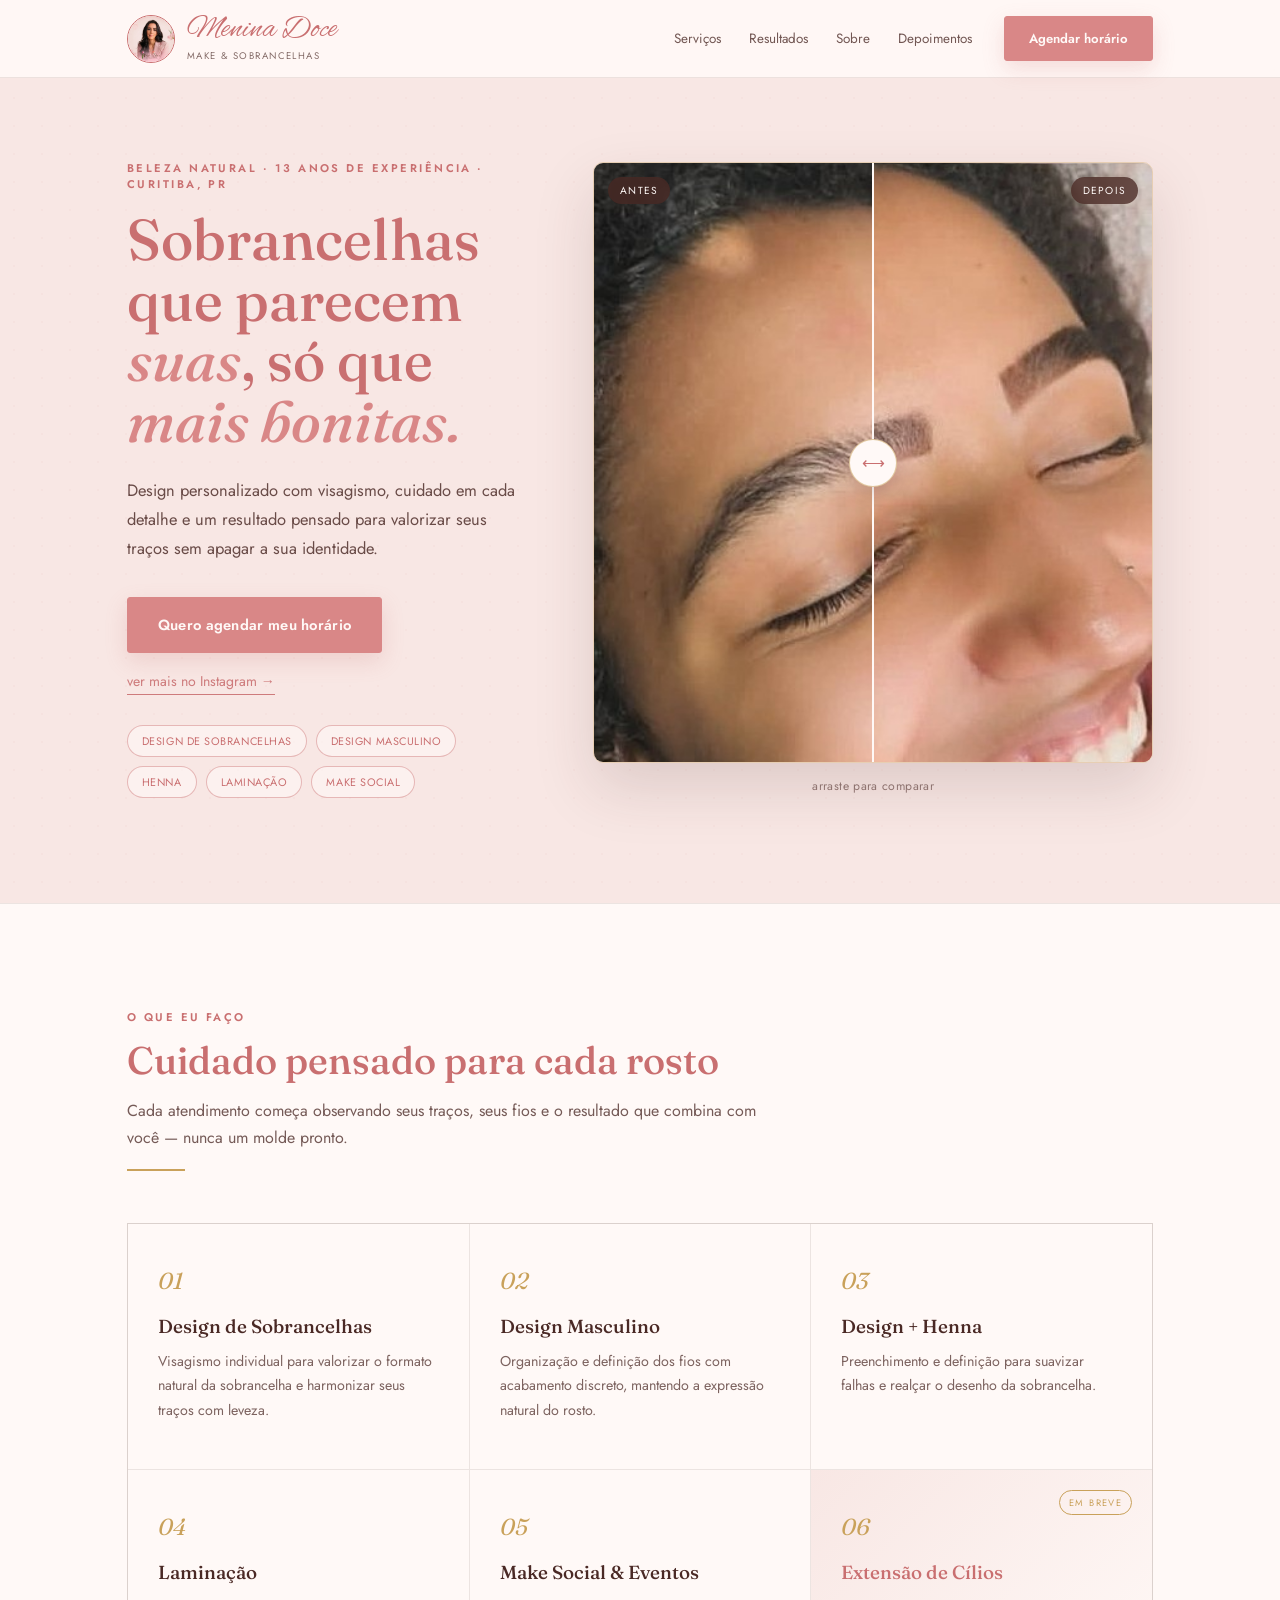
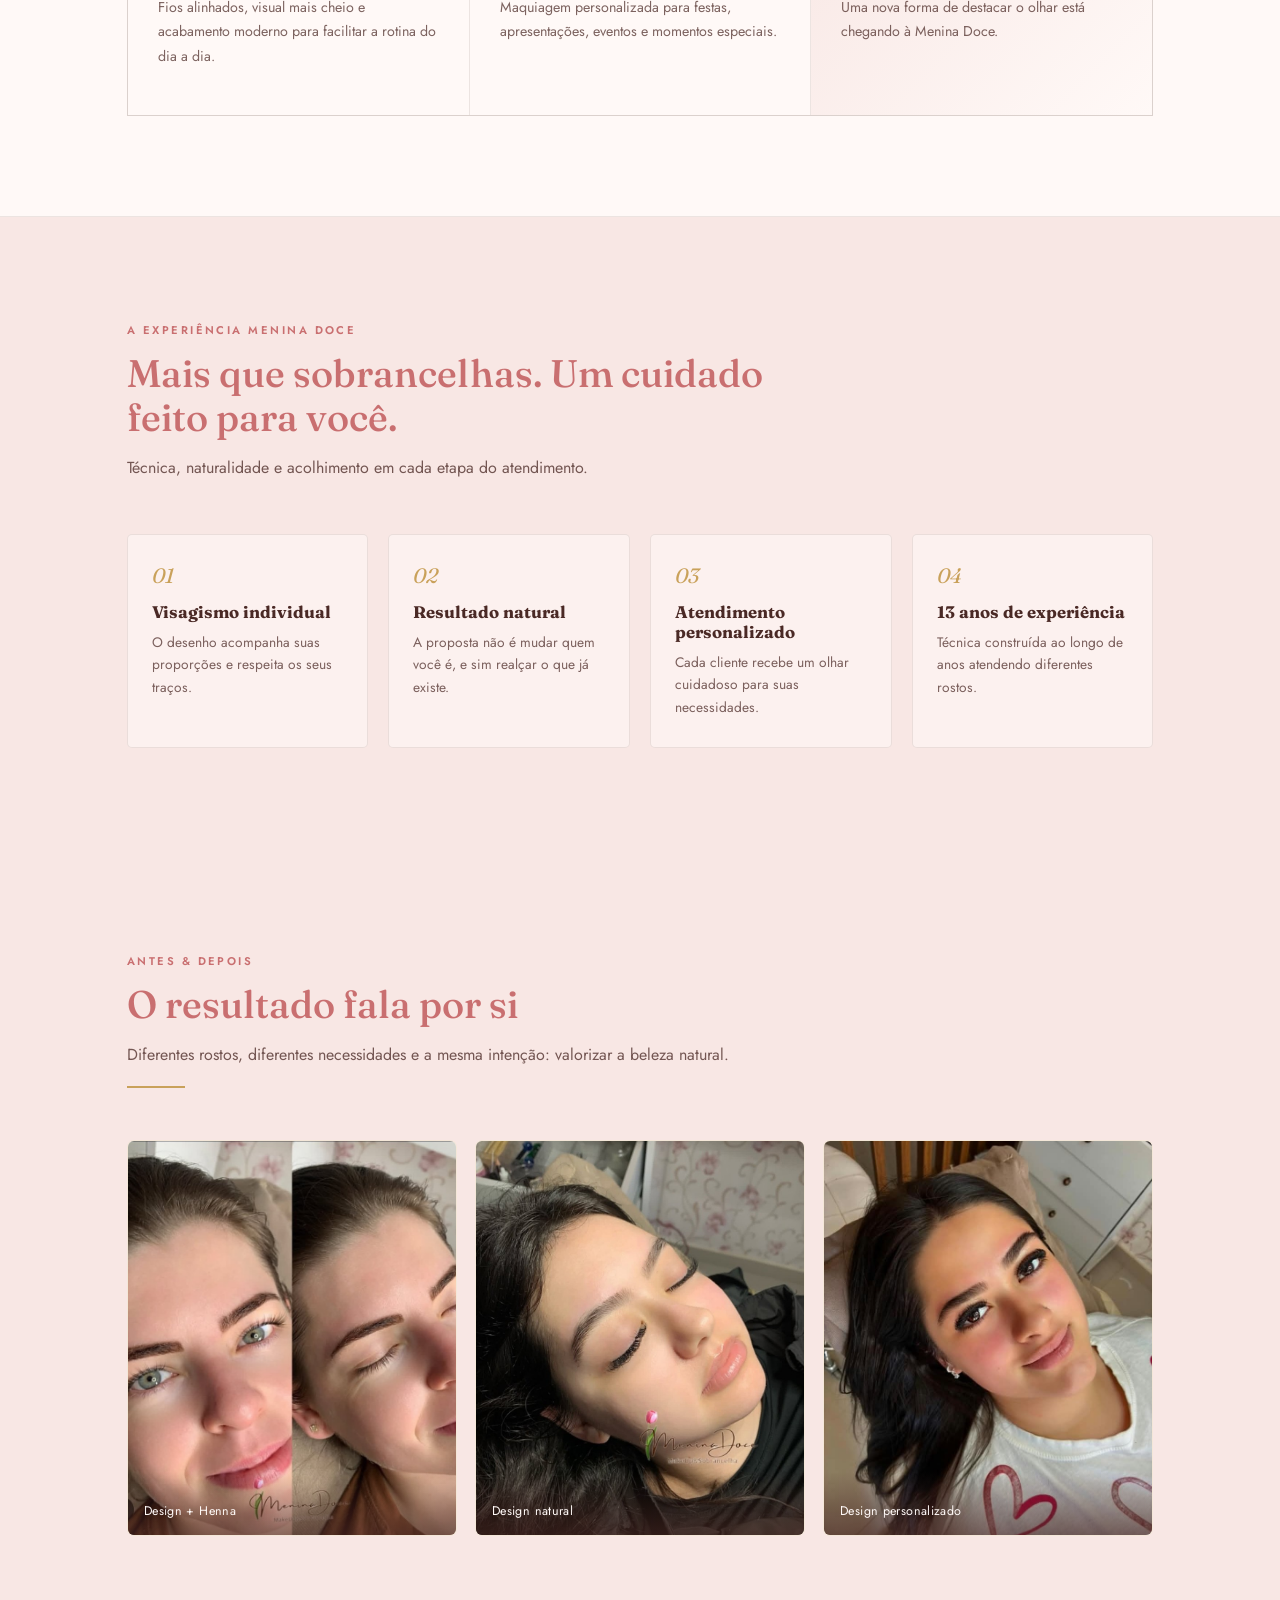
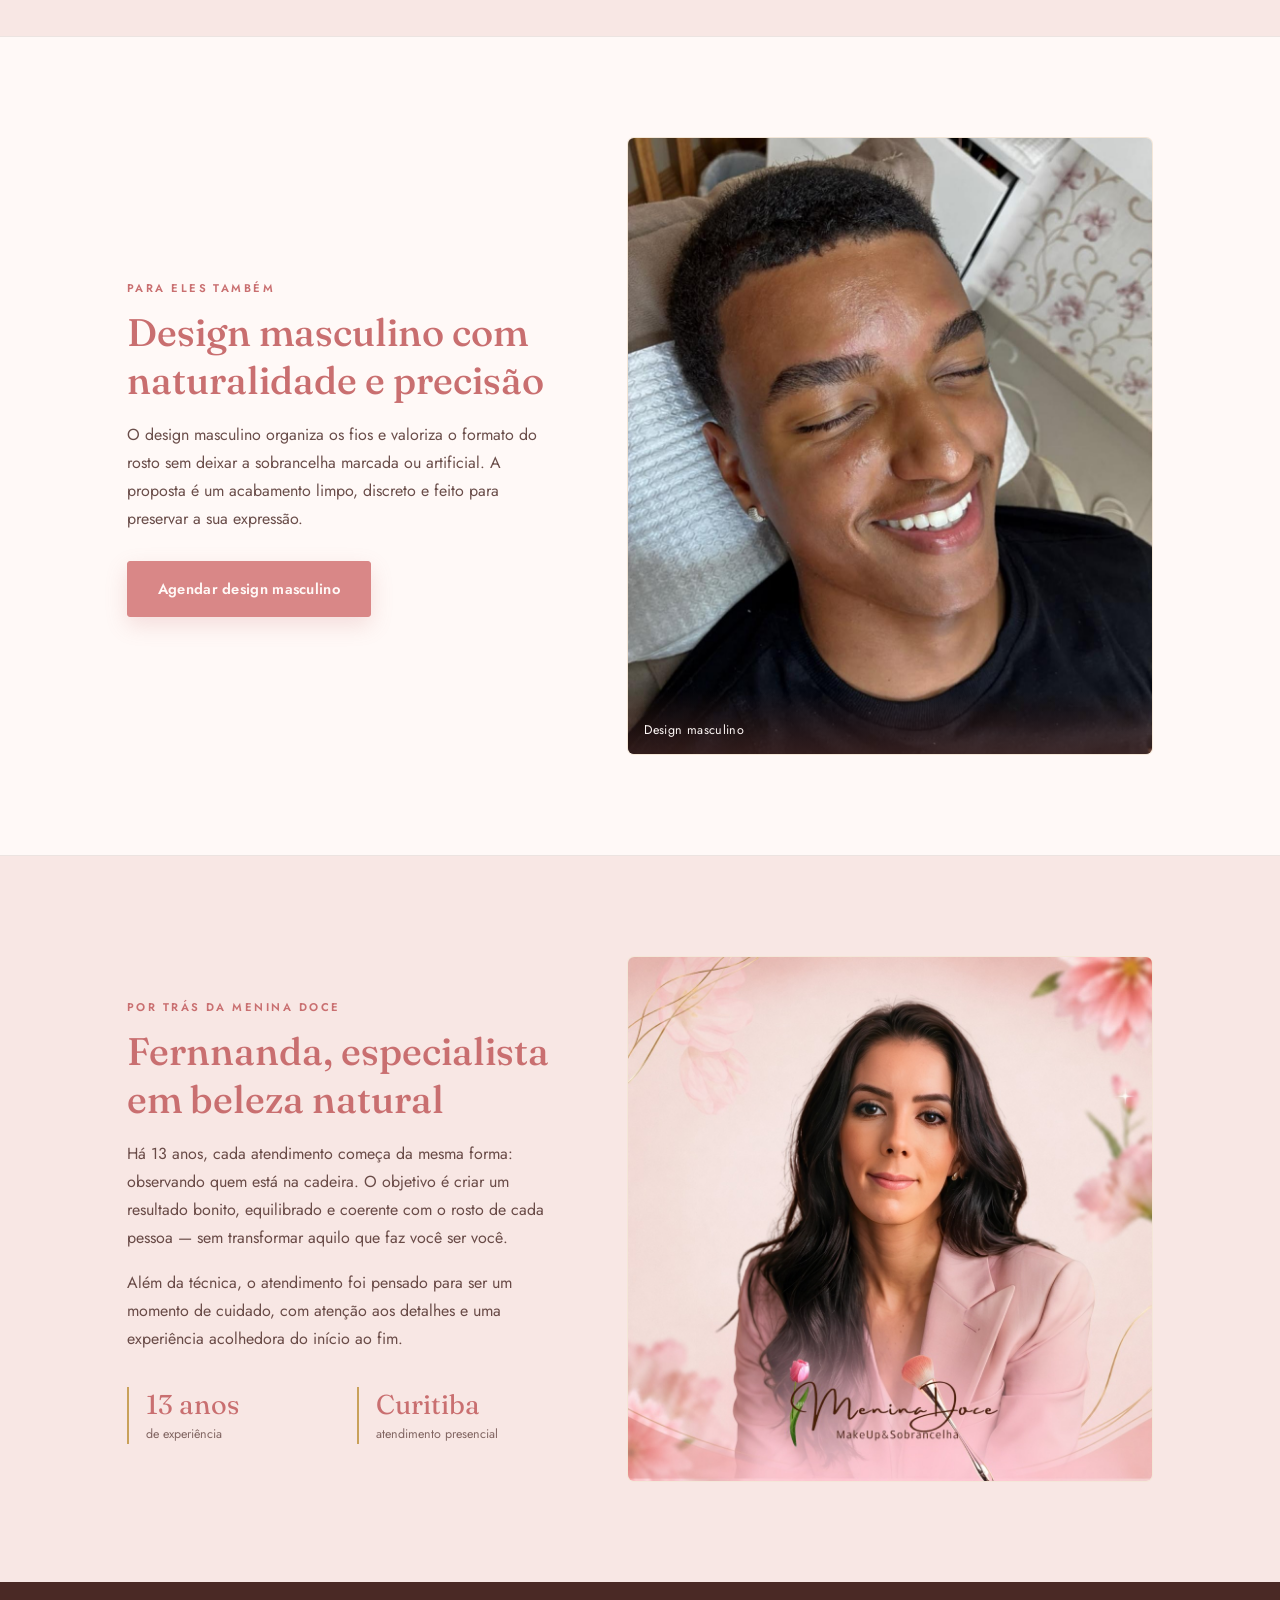
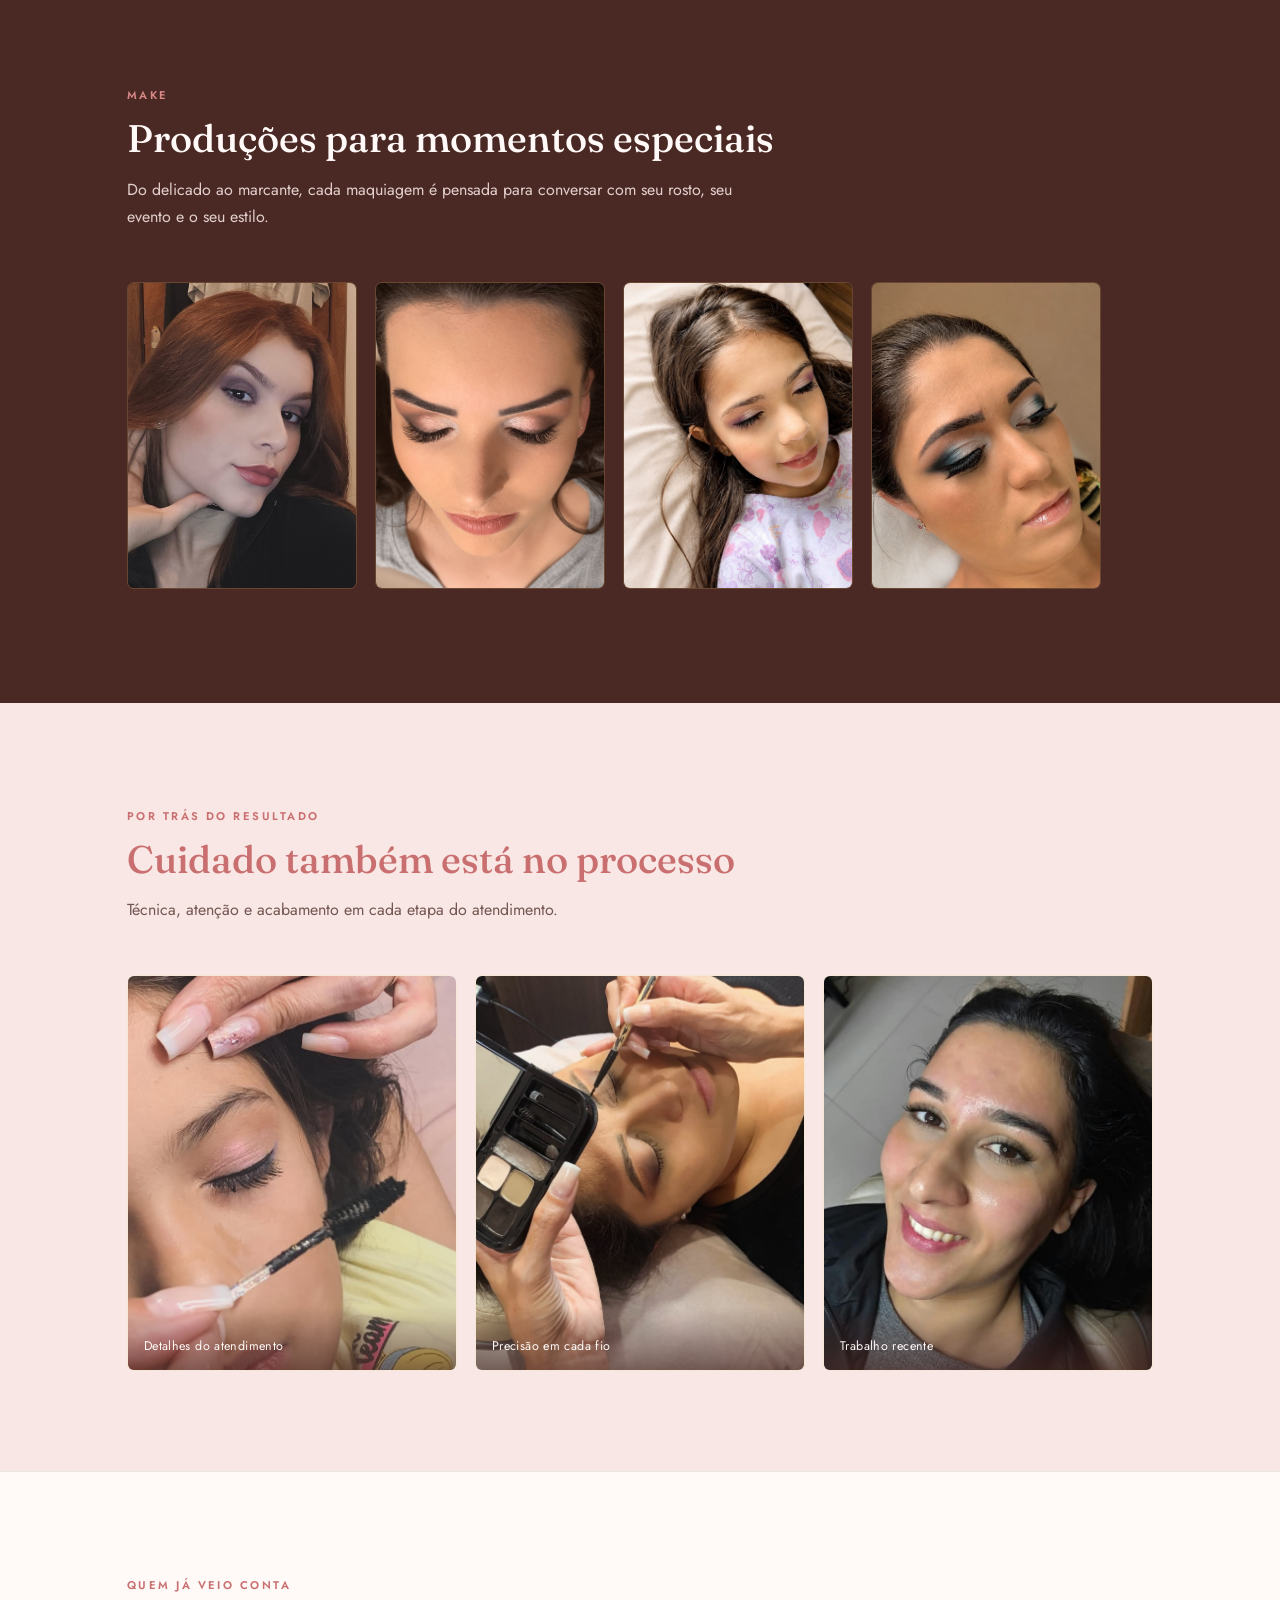
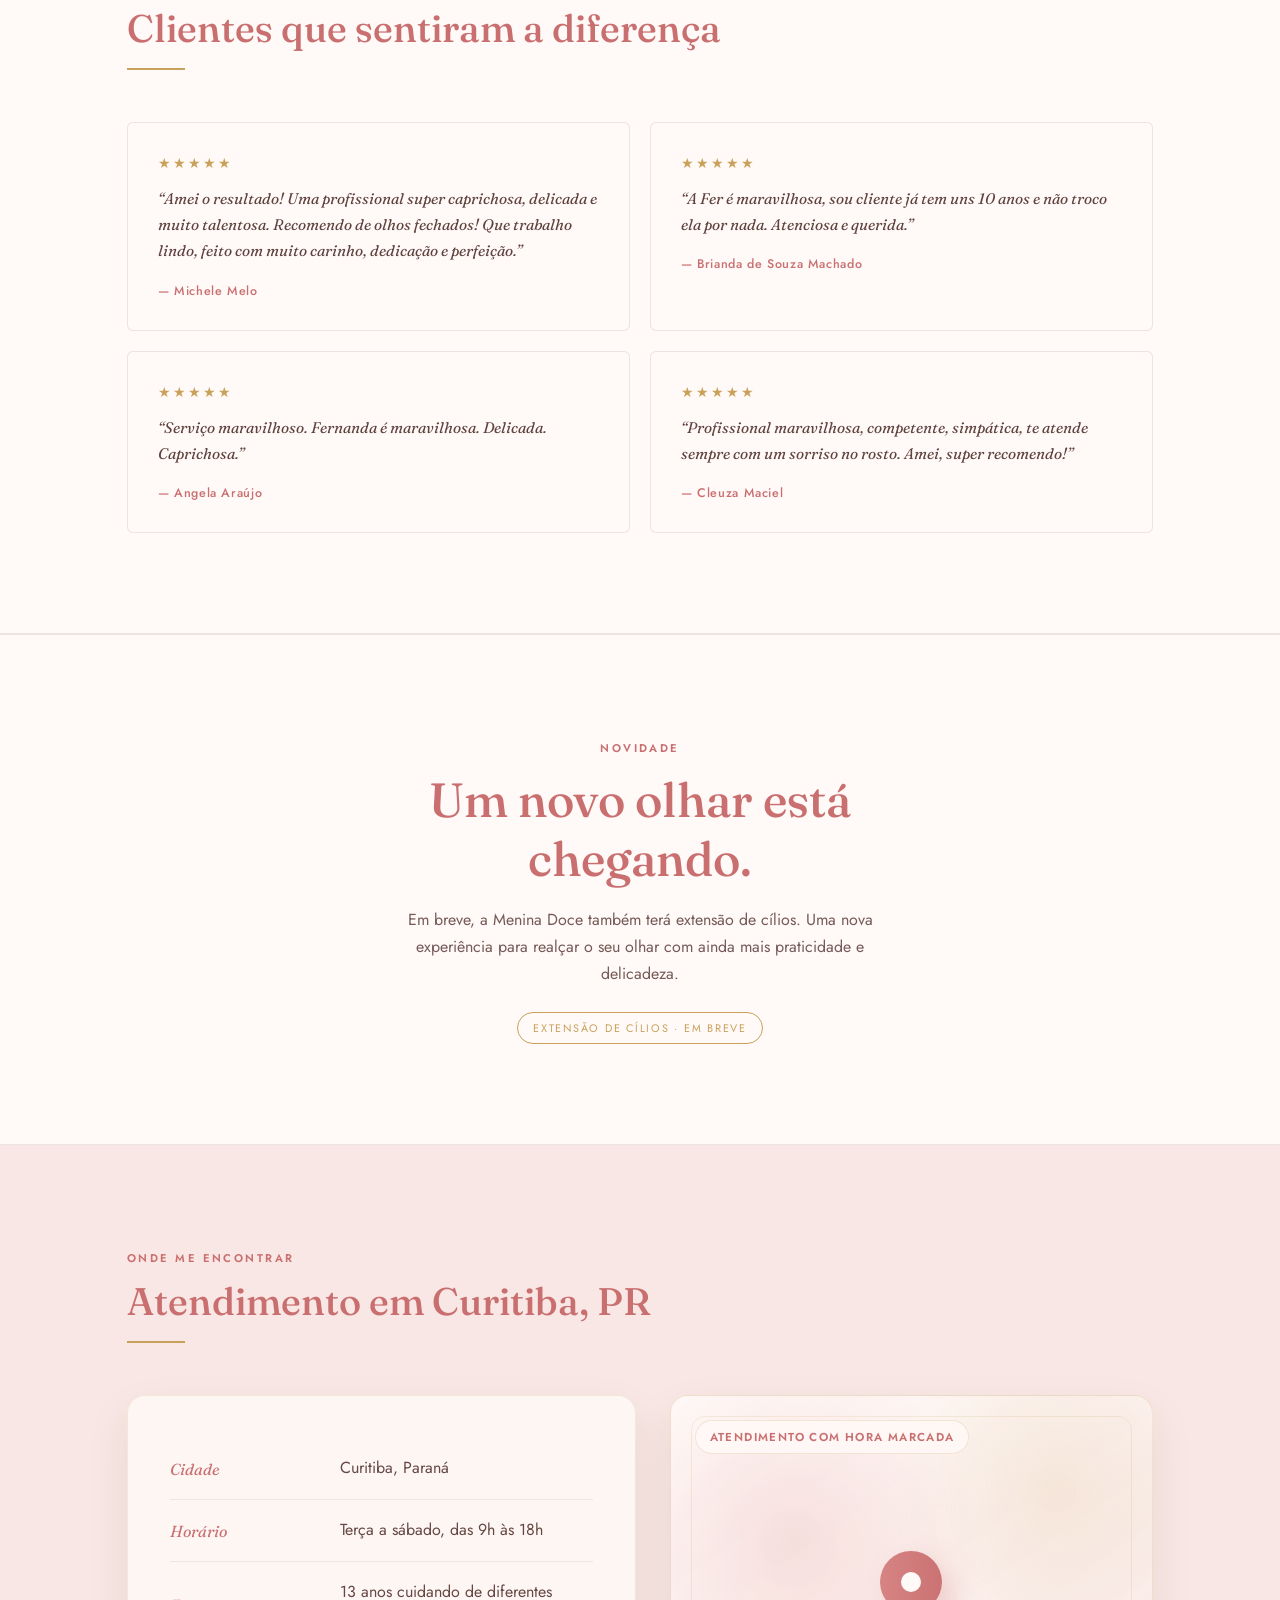
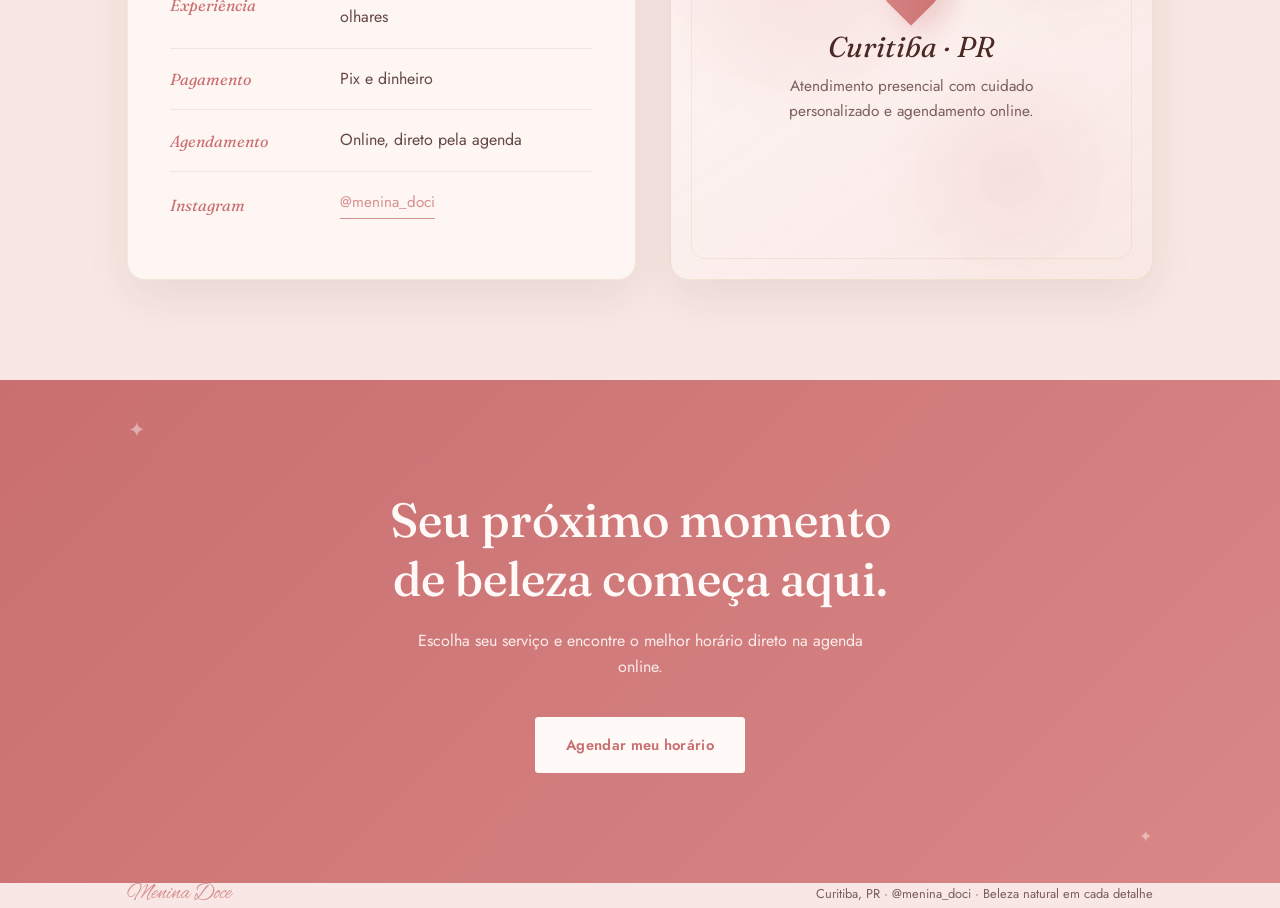
==== index.html @ 7f8d8a95 "Organiza arquivos para deploy no Netlify" ====
<!DOCTYPE html>
<html lang="pt-BR">

<head>
  <meta charset="UTF-8">
  <meta name="viewport" content="width=device-width, initial-scale=1.0">

  <title>Menina Doce — Sobrancelhas, Make & Beleza Natural | Curitiba</title>
  <meta
    name="description"
    content="Design de sobrancelhas, design masculino, henna, laminação e maquiagem em Curitiba. Atendimento personalizado com visagismo e 13 anos de experiência."
  >

  <!-- Ícone da aba -->
  <link
    rel="icon"
    href="data:image/svg+xml,<svg xmlns=%22http://www.w3.org/2000/svg%22 viewBox=%220 0 100 100%22><text y=%22.9em%22 font-size=%2290%22>🌷</text></svg>"
  >

  <!-- Fontes -->
  <link rel="preconnect" href="https://fonts.googleapis.com">
  <link rel="preconnect" href="https://fonts.gstatic.com" crossorigin>
  <link
    href="https://fonts.googleapis.com/css2?family=Fraunces:ital,opsz,wght@0,9..144,400;0,9..144,500;0,9..144,600;1,9..144,500&family=Alex+Brush&family=Jost:wght@300;400;500;600&display=swap"
    rel="stylesheet"
  >

  <link rel="stylesheet" href="style.css">
</head>

<body>
  <div class="texture"></div>

  <!-- =====================================================
       HEADER
  ====================================================== -->
  <header>
    <div class="nav">

      <a class="brand" href="#inicio" aria-label="Ir para o início">
        <img src="../assets/logo_avatar.jpeg" alt="Logo Menina Doce">
        <div>
          <div class="brand-name">Menina Doce</div>
          <div class="brand-sub">Make &amp; Sobrancelhas</div>
        </div>
      </a>

      <nav class="nav-links" aria-label="Navegação principal">
        <a href="#servicos">Serviços</a>
        <a href="#resultados">Resultados</a>
        <a href="#sobre">Sobre</a>
        <a href="#depoimentos">Depoimentos</a>
      </nav>

      <a
        class="nav-cta"
        href="https://apnt.app/meninadoce?utm_source=site&utm_medium=menu&utm_content=agendar"
        target="_blank"
        rel="noopener"
      >
        Agendar horário
      </a>

    </div>
  </header>


  <main>

    <!-- =====================================================
         HERO
    ====================================================== -->
    <section class="hero" id="inicio">
      <div class="wrap">

        <div class="hero-grid">

          <div>
            <span class="eyebrow">
              Beleza natural · 13 anos de experiência · Curitiba, PR
            </span>

            <h1>
              Sobrancelhas que parecem <em>suas</em>,
              só que <em>mais bonitas.</em>
            </h1>

            <p class="lead">
              Design personalizado com visagismo, cuidado em cada detalhe
              e um resultado pensado para valorizar seus traços sem apagar
              a sua identidade.
            </p>

            <div class="cta-row">
              <a
                class="btn-primary"
                href="https://apnt.app/meninadoce?utm_source=site&utm_medium=hero&utm_content=agendar"
                target="_blank"
                rel="noopener"
              >
                Quero agendar meu horário
              </a>

              <a
                class="btn-ghost"
                href="https://www.instagram.com/menina_doci"
                target="_blank"
                rel="noopener"
              >
                ver mais no Instagram →
              </a>
            </div>

            <div class="pills" aria-label="Principais serviços">
              <span class="pill">Design de sobrancelhas</span>
              <span class="pill">Design masculino</span>
              <span class="pill">Henna</span>
              <span class="pill">Laminação</span>
              <span class="pill">Make social</span>
            </div>
          </div>

          <div class="ba-wrap">

            <div
              class="ba-frame"
              id="baFrame"
              aria-label="Comparação de antes e depois"
            >
              <span class="ba-tag before">antes</span>
              <span class="ba-tag after">depois</span>

              <img
                class="before-img"
                src="../assets/img3_ba_anna - Copia.jpg"
                alt="Sobrancelha antes do design"
              >

              <img
                class="after-img"
                id="afterImg"
                src="../assets/img3_ba_anna.jpg"
                alt="Sobrancelha depois do design"
              >

              <div
                class="ba-handle"
                id="baHandle"
                aria-hidden="true"
              ></div>
            </div>

            <p class="ba-caption">arraste para comparar</p>

          </div>

        </div>

      </div>
    </section>


    <!-- =====================================================
         SERVIÇOS
    ====================================================== -->
    <section class="services" id="servicos">
      <div class="wrap">

        <div class="section-head">
          <span class="eyebrow">O que eu faço</span>
          <h2>Cuidado pensado para cada rosto</h2>
          <p>
            Cada atendimento começa observando seus traços, seus fios e
            o resultado que combina com você — nunca um molde pronto.
          </p>
          <div class="divider"></div>
        </div>

        <div class="serv-grid">

          <article class="serv-card">
            <div class="serv-icon">01</div>
            <h3>Design de Sobrancelhas</h3>
            <p>
              Visagismo individual para valorizar o formato natural da
              sobrancelha e harmonizar seus traços com leveza.
            </p>
          </article>

          <article class="serv-card">
            <div class="serv-icon">02</div>
            <h3>Design Masculino</h3>
            <p>
              Organização e definição dos fios com acabamento discreto,
              mantendo a expressão natural do rosto.
            </p>
          </article>

          <article class="serv-card">
            <div class="serv-icon">03</div>
            <h3>Design + Henna</h3>
            <p>
              Preenchimento e definição para suavizar falhas e realçar
              o desenho da sobrancelha.
            </p>
          </article>

          <article class="serv-card">
            <div class="serv-icon">04</div>
            <h3>Laminação</h3>
            <p>
              Fios alinhados, visual mais cheio e acabamento moderno
              para facilitar a rotina do dia a dia.
            </p>
          </article>

          <article class="serv-card">
            <div class="serv-icon">05</div>
            <h3>Make Social &amp; Eventos</h3>
            <p>
              Maquiagem personalizada para festas, apresentações,
              eventos e momentos especiais.
            </p>
          </article>

          <article class="serv-card coming-soon">
            <div class="serv-icon">06</div>
            <h3>Extensão de Cílios</h3>
            <p>
              Uma nova forma de destacar o olhar está chegando à
              Menina Doce.
            </p>
          </article>

        </div>

      </div>
    </section>


    <!-- =====================================================
         DIFERENCIAIS
    ====================================================== -->
    <section class="diferenciais">
      <div class="wrap">

        <div class="section-head">
          <span class="eyebrow">A experiência Menina Doce</span>
          <h2>Mais que sobrancelhas. Um cuidado feito para você.</h2>
          <p>
            Técnica, naturalidade e acolhimento em cada etapa do atendimento.
          </p>
        </div>

        <div class="diferenciais-grid">

          <article class="diferencial-card">
            <div class="diferencial-number">01</div>
            <h3>Visagismo individual</h3>
            <p>
              O desenho acompanha suas proporções e respeita os seus traços.
            </p>
          </article>

          <article class="diferencial-card">
            <div class="diferencial-number">02</div>
            <h3>Resultado natural</h3>
            <p>
              A proposta não é mudar quem você é, e sim realçar o que já existe.
            </p>
          </article>

          <article class="diferencial-card">
            <div class="diferencial-number">03</div>
            <h3>Atendimento personalizado</h3>
            <p>
              Cada cliente recebe um olhar cuidadoso para suas necessidades.
            </p>
          </article>

          <article class="diferencial-card">
            <div class="diferencial-number">04</div>
            <h3>13 anos de experiência</h3>
            <p>
              Técnica construída ao longo de anos atendendo diferentes rostos.
            </p>
          </article>

        </div>

      </div>
    </section>


    <!-- =====================================================
         RESULTADOS / ANTES E DEPOIS
    ====================================================== -->
    <section id="resultados">
      <div class="wrap">

        <div class="section-head">
          <span class="eyebrow">Antes &amp; Depois</span>
          <h2>O resultado fala por si</h2>
          <p>
            Diferentes rostos, diferentes necessidades e a mesma intenção:
            valorizar a beleza natural.
          </p>
          <div class="divider"></div>
        </div>

        <div class="gallery-grid">

          <div class="g-item">
            <img
              src="../assets/img2_ba_green_eyes.jpg"
              alt="Antes e depois de design de sobrancelhas"
              loading="lazy"
            >
            <div class="g-label">Design + Henna</div>
          </div>

          <div class="g-item">
            <img
              src="../assets/img1_single_closed.jpg"
              alt="Antes e depois de design natural de sobrancelhas"
              loading="lazy"
            >
            <div class="g-label">Design natural</div>
          </div>

          <div class="g-item">
            <img
              src="../assets/trabalho recente 4.jpeg"
              alt="Resultado de design de sobrancelhas"
              loading="lazy"
            >
            <div class="g-label">Design personalizado</div>
          </div>

        </div>

      </div>
    </section>


    <!-- =====================================================
         DESIGN MASCULINO
    ====================================================== -->
    <section class="services" id="masculino">
      <div class="wrap">

        <div class="sobre">

          <div>
            <span class="eyebrow">Para eles também</span>

            <h2>
              Design masculino com naturalidade e precisão
            </h2>

            <p>
              O design masculino organiza os fios e valoriza o formato
              do rosto sem deixar a sobrancelha marcada ou artificial.
              A proposta é um acabamento limpo, discreto e feito para
              preservar a sua expressão.
            </p>

            <div class="cta-row" style="margin-top:28px;">
              <a
                class="btn-primary"
                href="https://apnt.app/meninadoce?utm_source=site&utm_medium=masculino&utm_content=agendar"
                target="_blank"
                rel="noopener"
              >
                Agendar design masculino
              </a>
            </div>
          </div>

          <div class="gallery-grid" style="grid-template-columns:1fr;">
            <div class="g-item" style="aspect-ratio:4/4.7;">
              <img
                src="../assets/design masculino 1.jpeg"
                alt="Resultado de design masculino de sobrancelhas"
                loading="lazy"
              >
              <div class="g-label">Design masculino</div>
            </div>
          </div>

        </div>

      </div>
    </section>


    <!-- =====================================================
         SOBRE A FERNANDA
    ====================================================== -->
    <section id="sobre">
      <div class="wrap">

        <div class="sobre">

          <div>
            <span class="eyebrow">Por trás da Menina Doce</span>

            <h2>Fernnanda, especialista em beleza natural</h2>

            <p>
              Há 13 anos, cada atendimento começa da mesma forma:
              observando quem está na cadeira. O objetivo é criar um
              resultado bonito, equilibrado e coerente com o rosto de
              cada pessoa — sem transformar aquilo que faz você ser você.
            </p>

            <p>
              Além da técnica, o atendimento foi pensado para ser um
              momento de cuidado, com atenção aos detalhes e uma
              experiência acolhedora do início ao fim.
            </p>

            <div class="sobre-stats">

              <div class="stat-box">
                <span class="num">13 anos</span>
                <span class="label">de experiência</span>
              </div>

              <div class="stat-box">
                <span class="num">Curitiba</span>
                <span class="label">atendimento presencial</span>
              </div>

            </div>
          </div>

          <div class="gallery-grid" style="grid-template-columns:1fr;">
            <div class="g-item" style="aspect-ratio:1/1;">
              <img
                src="../assets/logo_avatar.jpeg"
                alt="Fernanda, profissional da Menina Doce"
                loading="lazy"
              >
            </div>
          </div>

        </div>

      </div>
    </section>


    <!-- =====================================================
         MAKE
    ====================================================== -->
    <section class="portfolio" id="make">
      <div class="wrap">

        <div class="section-head">
          <span class="eyebrow">Make</span>
          <h2>Produções para momentos especiais</h2>
          <p>
            Do delicado ao marcante, cada maquiagem é pensada para
            conversar com seu rosto, seu evento e o seu estilo.
          </p>
        </div>

        <div class="strip">

          <div class="strip-item">
            <img
              src="../assets/img4_redhead_makeup.jpg"
              alt="Maquiagem social em cliente ruiva"
              loading="lazy"
            >
          </div>

          <div class="strip-item">
            <img
              src="../assets/make delicada.jpeg"
              alt="Maquiagem para apresentação de ballet"
              loading="lazy"
            >
          </div>

          <div class="strip-item">
            <img
              src="../assets/make infantil.jpeg"
              alt="Maquiagem delicada para apresentação"
              loading="lazy"
            >
          </div>

          <div class="strip-item">
            <img
              src="../assets/naty2.jpeg"
              alt="Maquiagem social finalizada"
              loading="lazy"
            >
          </div>

        </div>

      </div>
    </section>


    <!-- =====================================================
         BASTIDORES
    ====================================================== -->
    <section id="bastidores">
      <div class="wrap">

        <div class="section-head">
          <span class="eyebrow">Por trás do resultado</span>
          <h2>Cuidado também está no processo</h2>
          <p>
            Técnica, atenção e acabamento em cada etapa do atendimento.
          </p>
        </div>

        <div class="gallery-grid">

          <div class="g-item">
            <img
              src="../assets/make (2).png"
              alt="Detalhe de procedimento de beleza na Menina Doce"
              loading="lazy"
            >
            <div class="g-label">Detalhes do atendimento</div>
          </div>

          <div class="g-item">
            <img
              src="../assets/make.png"
              alt="Procedimento de design de sobrancelha"
              loading="lazy"
            >
            <div class="g-label">Precisão em cada fio</div>
          </div>

          <div class="g-item">
            <img
              src="../assets/trabalho recente 3.jpeg"
              alt="Trabalho recente da Menina Doce"
              loading="lazy"
            >
            <div class="g-label">Trabalho recente</div>
          </div>

        </div>

      </div>
    </section>


    <!-- =====================================================
         DEPOIMENTOS
    ====================================================== -->
    <section class="services" id="depoimentos">
      <div class="wrap">

        <div class="section-head">
          <span class="eyebrow">Quem já veio conta</span>
          <h2>Clientes que sentiram a diferença</h2>
          <div class="divider"></div>
        </div>

        <div class="depo-grid">

          <article class="depo-card">
            <div class="stars" aria-label="5 estrelas">★★★★★</div>
            <p>
              “Amei o resultado! Uma profissional super caprichosa,
              delicada e muito talentosa. Recomendo de olhos fechados!
              Que trabalho lindo, feito com muito carinho, dedicação
              e perfeição.”
            </p>
            <div class="who">— Michele Melo</div>
          </article>

          <article class="depo-card">
            <div class="stars" aria-label="5 estrelas">★★★★★</div>
            <p>
              “A Fer é maravilhosa, sou cliente já tem uns 10 anos
              e não troco ela por nada. Atenciosa e querida.”
            </p>
            <div class="who">— Brianda de Souza Machado</div>
          </article>

          <article class="depo-card">
            <div class="stars" aria-label="5 estrelas">★★★★★</div>
            <p>
              “Serviço maravilhoso. Fernanda é maravilhosa.
              Delicada. Caprichosa.”
            </p>
            <div class="who">— Angela Araújo</div>
          </article>

          <article class="depo-card">
            <div class="stars" aria-label="5 estrelas">★★★★★</div>
            <p>
              “Profissional maravilhosa, competente, simpática,
              te atende sempre com um sorriso no rosto. Amei,
              super recomendo!”
            </p>
            <div class="who">— Cleuza Maciel</div>
          </article>

        </div>

      </div>
    </section>


    <!-- =====================================================
         CÍLIOS — EM BREVE
    ====================================================== -->
    <section class="lashes-coming" id="cilios">

      <div class="wrap">
        <div class="lashes-coming-inner">

          <span class="eyebrow">Novidade</span>

          <h2>Um novo olhar está chegando.</h2>

          <p>
            Em breve, a Menina Doce também terá extensão de cílios.
            Uma nova experiência para realçar o seu olhar com ainda
            mais praticidade e delicadeza.
          </p>

          <span class="coming-label">Extensão de cílios · em breve</span>

        </div>
      </div>

    </section>


   <!-- =====================================================
     LOCALIZAÇÃO
====================================================== -->
<section id="localizacao">
  <div class="wrap">

    <div class="section-head">
      <span class="eyebrow">Onde me encontrar</span>
      <h2>Atendimento em Curitiba, PR</h2>
      <div class="divider"></div>
    </div>

    <div class="loc">

      <!-- CARD DE INFORMAÇÕES -->
      <div class="loc-card">

        <div class="loc-row">
          <span class="k">Cidade</span>
          <span class="v">Curitiba, Paraná</span>
        </div>

        <div class="loc-row">
          <span class="k">Horário</span>
          <span class="v">Terça a sábado, das 9h às 18h</span>
        </div>

        <div class="loc-row">
          <span class="k">Experiência</span>
          <span class="v">13 anos cuidando de diferentes olhares</span>
        </div>

        <div class="loc-row">
          <span class="k">Pagamento</span>
          <span class="v">Pix e dinheiro</span>
        </div>

        <div class="loc-row">
          <span class="k">Agendamento</span>
          <span class="v">Online, direto pela agenda</span>
        </div>

        <div class="loc-row">
          <span class="k">Instagram</span>

          <span class="v">
            <a
              class="btn-ghost"
              href="https://www.instagram.com/menina_doci"
              target="_blank"
              rel="noopener"
            >
              @menina_doci
            </a>
          </span>
        </div>

      </div>


      <!-- BLOCO VISUAL -->
      <div
        class="loc-map"
        aria-label="Atendimento em Curitiba"
      >

        <span class="loc-badge">
          Atendimento com hora marcada
        </span>

        <div class="loc-center">

          <div class="pin"></div>

          <span class="city">
            Curitiba · PR
          </span>

          <span class="loc-note">
            Atendimento presencial com cuidado personalizado
            e agendamento online.
          </span>

        </div>

      </div>

    </div>
    <!-- FIM .loc -->

  </div>
  <!-- FIM .wrap -->
</section>
<!-- FIM #localizacao -->

  <!-- =====================================================
       CTA FINAL
  ====================================================== -->
  <section class="final-cta">

    <h2>Seu próximo momento de beleza começa aqui.</h2>

    <p>
      Escolha seu serviço e encontre o melhor horário direto
      na agenda online.
    </p>

    <a
      class="btn-primary"
      href="https://apnt.app/meninadoce?utm_source=site&utm_medium=final&utm_content=agendar"
      target="_blank"
      rel="noopener"
    >
      Agendar meu horário
    </a>

  </section>


  <!-- =====================================================
       FOOTER
  ====================================================== -->
  <footer class="wrap">

    <div class="brand-name script">
      Menina Doce
    </div>

    <div>
      Curitiba, PR · @menina_doci · Beleza natural em cada detalhe
    </div>

  </footer>

  <script src="script.js"></script>
</body>

</html>
---- style.css ----
/* =========================================================
   MENINA DOCE — IDENTIDADE VISUAL
   ========================================================= */

:root {
  --blush: #F8E7E4;
  --rose: #D98787;
  --rose-deep: #C96F70;
  --chocolate: #4A2925;
  --gold: #C9A15A;
  --off-white: #FFF9F7;

  --rose-light: rgba(217, 135, 135, 0.12);
  --gold-light: rgba(201, 161, 90, 0.18);
  --line: rgba(74, 41, 37, 0.10);

  --shadow-soft: 0 18px 45px rgba(74, 41, 37, 0.08);
  --shadow-image: 0 25px 60px rgba(74, 41, 37, 0.15);
}


/* =========================================================
   RESET
   ========================================================= */

* {
  box-sizing: border-box;
  margin: 0;
  padding: 0;
}

html {
  scroll-behavior: smooth;
}

body {
  background: var(--blush);
  color: var(--chocolate);
  font-family: 'Jost', sans-serif;
  font-weight: 400;
  overflow-x: hidden;
}

img {
  max-width: 100%;
  display: block;
}

a {
  color: inherit;
  text-decoration: none;
}

button,
a {
  -webkit-tap-highlight-color: transparent;
}


/* =========================================================
   TEXTURE
   ========================================================= */

.texture {
  position: fixed;
  inset: 0;
  pointer-events: none;
  z-index: 0;
  opacity: 0.35;

  background-image:
    radial-gradient(
      rgba(201, 111, 112, 0.10) 1px,
      transparent 1px
    );

  background-size: 28px 28px;
}


/* =========================================================
   TIPOGRAFIA
   ========================================================= */

.script {
  font-family: 'Alex Brush', cursive;
}

.display {
  font-family: 'Fraunces', serif;
}

.eyebrow {
  display: inline-block;

  text-transform: uppercase;
  letter-spacing: 0.22em;

  font-size: 0.70rem;
  font-weight: 600;

  color: var(--rose-deep);
}

h1,
h2,
h3 {
  font-family: 'Fraunces', serif;
}


/* =========================================================
   CONTAINER
   ========================================================= */

.wrap {
  max-width: 1180px;
  margin: 0 auto;
  padding: 0 6vw;

  position: relative;
  z-index: 1;
}


/* =========================================================
   HEADER
   ========================================================= */

header {
  position: sticky;
  top: 0;
  z-index: 50;

  background: rgba(255, 249, 247, 0.90);

  backdrop-filter: blur(14px);
  -webkit-backdrop-filter: blur(14px);

  border-bottom: 1px solid var(--line);
}

.nav {
  max-width: 1180px;
  margin: 0 auto;

  display: flex;
  align-items: center;
  justify-content: space-between;

  padding: 14px 6vw;
}

.brand {
  display: flex;
  align-items: center;
  gap: 12px;
}

.brand img {
  width: 48px;
  height: 48px;

  border-radius: 50%;
  object-fit: cover;

  border: 1.5px solid var(--rose-deep);
}

.brand-name {
  font-family: 'Alex Brush', cursive;
  font-size: 1.95rem;

  color: var(--rose-deep);
  line-height: 1;
}

.brand-sub {
  margin-top: 4px;

  font-size: 0.60rem;
  letter-spacing: 0.15em;
  text-transform: uppercase;

  color: var(--chocolate);
  opacity: 0.68;
}


/* Se você adicionar links ao menu depois */

.nav-links {
  display: flex;
  align-items: center;
  gap: 28px;

  margin-left: auto;
  margin-right: 32px;

  font-size: 0.84rem;
}

.nav-links a {
  position: relative;
  color: var(--chocolate);
  opacity: 0.78;

  transition: opacity 0.25s ease;
}

.nav-links a:hover {
  opacity: 1;
}

.nav-links a::after {
  content: '';

  position: absolute;
  left: 0;
  bottom: -5px;

  width: 0;
  height: 1px;

  background: var(--gold);

  transition: width 0.25s ease;
}

.nav-links a:hover::after {
  width: 100%;
}


/* =========================================================
   BOTÕES
   ========================================================= */

.nav-cta,
.btn-primary {
  background: var(--rose);
  color: var(--off-white);

  border: 1px solid var(--rose);

  transition:
    transform 0.25s ease,
    background 0.25s ease,
    box-shadow 0.25s ease;

  box-shadow: 0 8px 22px rgba(201, 111, 112, 0.20);
}

.nav-cta {
  padding: 12px 24px;
  border-radius: 3px;

  font-size: 0.82rem;
  font-weight: 600;

  white-space: nowrap;
}

.nav-cta:hover,
.btn-primary:hover {
  background: var(--rose-deep);
  border-color: var(--rose-deep);

  transform: translateY(-2px);

  box-shadow: 0 12px 28px rgba(201, 111, 112, 0.28);
}

.btn-primary {
  display: inline-block;

  padding: 16px 30px;
  border-radius: 3px;

  font-size: 0.92rem;
  font-weight: 600;
  letter-spacing: 0.02em;
}

.btn-ghost {
  display: inline-block;

  font-size: 0.88rem;

  color: var(--rose-deep);

  border-bottom: 1px solid var(--rose-deep);

  padding-bottom: 3px;

  opacity: 0.9;

  transition:
    color 0.25s ease,
    border-color 0.25s ease;
}

.btn-ghost:hover {
  color: var(--chocolate);
  border-color: var(--gold);
}


/* =========================================================
   HERO
   ========================================================= */

.hero {
  padding: 82px 0 105px;
  position: relative;
}

.hero-grid {
  display: grid;
  grid-template-columns: minmax(0, 1.05fr) minmax(420px, 560px);
  gap: clamp(42px, 5vw, 82px);
  align-items: center;
}

.hero-grid > div:first-child {
  max-width: 620px;
}

.hero h1 {
  font-size: clamp(2.7rem, 4.5vw, 4rem);

  line-height: 1.05;

  font-weight: 500;

  margin: 16px 0 24px;

  color: var(--rose-deep);
}

.hero h1 em {
  font-style: italic;
  color: var(--rose);
}

.hero p.lead {
  max-width: 47ch;

  font-size: 1.03rem;
  line-height: 1.75;

  color: var(--chocolate);

  opacity: 0.82;

  margin-bottom: 34px;
}

.cta-row {
  display: flex;
  gap: 18px;

  flex-wrap: wrap;

  align-items: center;
}

.pills {
  display: flex;
  gap: 9px;

  flex-wrap: wrap;

  margin-top: 30px;
}

.pill {
  font-size: 0.68rem;

  letter-spacing: 0.05em;
  text-transform: uppercase;

  color: var(--rose-deep);

  border: 1px solid rgba(201, 111, 112, 0.45);

  padding: 7px 14px;

  border-radius: 30px;

  background: rgba(255, 249, 247, 0.60);
}


/* =========================================================
   BEFORE / AFTER
   ========================================================= */

.ba-wrap {
  position: relative;
  width: 100%;
  max-width: 560px;
  margin: 0 0 0 auto;
}

.ba-frame {
  position: relative;
  width: 100%;
  min-height: 0;
  border-radius: 10px;
  overflow: hidden;
  aspect-ratio: 900 / 966;
  box-shadow: var(--shadow-image);
  border: 1px solid rgba(201, 161, 90, 0.35);
}

.ba-frame img {
  position: absolute;
  inset: 0;

  width: 100%;
  height: 100%;

  object-fit: cover;

  user-select: none;
  -webkit-user-drag: none;
}

.ba-frame .after-img {
  clip-path: inset(0 0 0 50%);
}

.ba-tag {
  position: absolute;

  top: 14px;

  z-index: 3;

  font-size: 0.64rem;

  letter-spacing: 0.12em;

  text-transform: uppercase;

  background: rgba(74, 41, 37, 0.78);

  color: var(--off-white);

  padding: 6px 12px;

  border-radius: 20px;

  backdrop-filter: blur(5px);
}

.ba-tag.before {
  left: 14px;
}

.ba-tag.after {
  right: 14px;
}

.ba-handle {
  position: absolute;

  top: 0;
  bottom: 0;
  left: 50%;

  width: 2px;

  background: var(--off-white);

  transform: translateX(-50%);

  z-index: 4;

  cursor: ew-resize;
}

.ba-handle::after {
  content: '⟷';

  position: absolute;

  top: 50%;
  left: 50%;

  transform: translate(-50%, -50%);

  width: 46px;
  height: 46px;

  border-radius: 50%;

  background: var(--off-white);

  color: var(--rose-deep);

  border: 1px solid rgba(201, 161, 90, 0.55);

  display: flex;

  align-items: center;
  justify-content: center;

  font-size: 1rem;

  box-shadow: 0 7px 18px rgba(74, 41, 37, 0.18);
}

.ba-caption {
  text-align: center;

  font-size: 0.76rem;

  color: var(--chocolate);

  opacity: 0.58;

  margin-top: 14px;

  letter-spacing: 0.03em;
}


/* =========================================================
   SEÇÕES
   ========================================================= */

section {
  padding: 100px 0;
  position: relative;
}

.section-head {
  max-width: 650px;
  margin-bottom: 52px;
}

.section-head h2 {
  font-size: clamp(2rem, 3vw, 2.8rem);

  font-weight: 500;

  line-height: 1.15;

  margin-top: 11px;

  color: var(--rose-deep);
}

.section-head p {
  margin-top: 15px;

  opacity: 0.76;

  line-height: 1.7;

  font-size: 1rem;
}

.divider {
  width: 58px;
  height: 2px;

  background: var(--gold);

  margin-top: 18px;
}


/* =========================================================
   SERVIÇOS
   ========================================================= */

.services {
  background: var(--off-white);

  border-top: 1px solid var(--line);
  border-bottom: 1px solid var(--line);
}

.serv-grid {
  display: grid;

  grid-template-columns: repeat(3, 1fr);

  gap: 1px;

  background: var(--line);

  border: 1px solid var(--line);
}

.serv-card {
  background: var(--off-white);

  padding: 42px 30px;

  min-height: 245px;

  transition:
    background 0.3s ease,
    transform 0.3s ease;
}

.serv-card:hover {
  background: var(--blush);

  transform: translateY(-3px);
}

.serv-icon {
  font-family: 'Fraunces', serif;

  font-style: italic;

  font-size: 1.45rem;

  color: var(--gold);

  margin-bottom: 20px;
}

.serv-card h3 {
  font-size: 1.18rem;

  font-weight: 500;

  margin-bottom: 11px;

  color: var(--chocolate);
}

.serv-card p {
  font-size: 0.89rem;

  line-height: 1.7;

  color: var(--chocolate);

  opacity: 0.72;
}


/* =========================================================
   SERVIÇO — EM BREVE
   ========================================================= */

.serv-card.coming-soon {
  background:
    linear-gradient(
      135deg,
      var(--blush),
      var(--off-white)
    );

  position: relative;

  overflow: hidden;
}

.serv-card.coming-soon::before {
  content: 'EM BREVE';

  position: absolute;

  top: 20px;
  right: 20px;

  font-size: 0.58rem;

  letter-spacing: 0.15em;

  color: var(--gold);

  border: 1px solid var(--gold);

  padding: 5px 9px;

  border-radius: 20px;
}

.serv-card.coming-soon h3 {
  color: var(--rose-deep);
}


/* =========================================================
   DESTAQUE / DIFERENCIAL
   ========================================================= */

.diferenciais {
  background: var(--blush);
}

.diferenciais-grid {
  display: grid;

  grid-template-columns: repeat(4, 1fr);

  gap: 20px;
}

.diferencial-card {
  padding: 28px 24px;

  background: rgba(255, 249, 247, 0.60);

  border: 1px solid var(--line);

  border-radius: 5px;
}

.diferencial-number {
  color: var(--gold);

  font-family: 'Fraunces', serif;

  font-style: italic;

  font-size: 1.3rem;

  margin-bottom: 14px;
}

.diferencial-card h3 {
  color: var(--chocolate);

  font-size: 1.05rem;

  margin-bottom: 9px;
}

.diferencial-card p {
  font-size: 0.86rem;

  line-height: 1.65;

  opacity: 0.72;
}


/* =========================================================
   SOBRE
   ========================================================= */

.sobre {
  display: grid;

  grid-template-columns: 0.9fr 1.1fr;

  gap: 70px;

  align-items: center;
}

.sobre h2 {
  font-size: clamp(2rem, 3vw, 2.7rem);

  font-weight: 500;

  color: var(--rose-deep);

  margin-top: 10px;
}

.sobre p {
  margin-top: 17px;

  line-height: 1.75;

  color: var(--chocolate);

  opacity: 0.82;
}

.sobre-stats {
  display: grid;

  grid-template-columns: 1fr 1fr;

  gap: 30px;

  margin-top: 34px;
}

.stat-box {
  border-left: 2px solid var(--gold);

  padding-left: 17px;
}

.stat-box .num {
  font-family: 'Fraunces', serif;

  font-size: 1.7rem;

  color: var(--rose-deep);

  display: block;
}

.stat-box .label {
  font-size: 0.78rem;

  opacity: 0.68;
}


/* =========================================================
   GALERIA
   ========================================================= */

.gallery-grid {
  display: grid;

  grid-template-columns: repeat(3, 1fr);

  gap: 18px;
}

.g-item {
  position: relative;

  border-radius: 7px;

  overflow: hidden;

  aspect-ratio: 3 / 3.6;

  background: var(--off-white);

  border: 1px solid rgba(201, 161, 90, 0.20);
}

.g-item img {
  width: 100%;
  height: 100%;

  object-fit: cover;

  transition: transform 0.55s ease;
}

.g-item:hover img {
  transform: scale(1.05);
}

.g-label {
  position: absolute;

  bottom: 0;
  left: 0;
  right: 0;

  padding: 30px 16px 15px;

  background:
    linear-gradient(
      to top,
      rgba(74, 41, 37, 0.65),
      transparent
    );

  color: var(--off-white);

  font-size: 0.78rem;

  letter-spacing: 0.03em;
}


/* =========================================================
   PORTFÓLIO
   ========================================================= */

.portfolio {
  background: var(--chocolate);

  color: var(--off-white);
}

.portfolio .section-head h2 {
  color: var(--off-white);
}

.portfolio .section-head p {
  color: var(--blush);

  opacity: 0.88;
}

.portfolio .eyebrow {
  color: var(--rose);
}

.strip {
  display: flex;

  gap: 18px;

  overflow-x: auto;

  padding-bottom: 14px;

  scrollbar-width: thin;
}

.strip::-webkit-scrollbar {
  height: 5px;
}

.strip::-webkit-scrollbar-thumb {
  background: var(--rose);

  border-radius: 10px;
}

.strip-item {
  flex: 0 0 auto;

  width: 230px;

  border-radius: 7px;

  overflow: hidden;

  aspect-ratio: 3 / 4;

  border: 1px solid rgba(201, 161, 90, 0.25);
}

.strip-item img {
  width: 100%;
  height: 100%;

  object-fit: cover;

  transition: transform 0.5s ease;
}

.strip-item:hover img {
  transform: scale(1.04);
}


/* =========================================================
   CÍLIOS — EM BREVE
   ========================================================= */

.lashes-coming {
  background: var(--off-white);

  text-align: center;

  border-top: 1px solid var(--line);
  border-bottom: 1px solid var(--line);
}

.lashes-coming-inner {
  max-width: 650px;

  margin: 0 auto;
}

.lashes-coming h2 {
  color: var(--rose-deep);

  font-size: clamp(2rem, 4vw, 3rem);

  font-weight: 500;

  margin: 12px 0 18px;
}

.lashes-coming p {
  max-width: 48ch;

  margin: 0 auto;

  line-height: 1.7;

  opacity: 0.76;
}

.coming-label {
  display: inline-block;

  margin-top: 25px;

  padding: 7px 15px;

  border: 1px solid var(--gold);

  border-radius: 30px;

  color: var(--gold);

  font-size: 0.68rem;

  text-transform: uppercase;

  letter-spacing: 0.16em;
}


/* =========================================================
   QUOTE
   ========================================================= */

.quote {
  text-align: center;

  max-width: 760px;

  margin: 0 auto;

  padding: 110px 6vw;
}

.quote p {
  font-family: 'Fraunces', serif;

  font-style: italic;

  font-size: clamp(1.5rem, 2.7vw, 2rem);

  line-height: 1.5;

  color: var(--rose-deep);
}

.quote span {
  display: block;

  margin-top: 20px;

  font-family: 'Jost', sans-serif;

  font-style: normal;

  font-size: 0.82rem;

  opacity: 0.6;

  letter-spacing: 0.05em;
}


/* =========================================================
   DEPOIMENTOS
   ========================================================= */

.depo-grid,
.testi-grid {
  display: grid;

  grid-template-columns: repeat(2, 1fr);

  gap: 20px;
}

.depo-card,
.testi-card {
  background: var(--off-white);

  border: 1px solid var(--line);

  padding: 30px;

  border-radius: 6px;

  position: relative;

  transition:
    transform 0.3s ease,
    box-shadow 0.3s ease;
}

.depo-card:hover,
.testi-card:hover {
  transform: translateY(-3px);

  box-shadow: var(--shadow-soft);
}

.depo-card .stars {
  color: var(--gold);

  font-size: 0.88rem;

  margin-bottom: 13px;

  letter-spacing: 2px;
}

.depo-card p,
.testi-card p {
  font-family: 'Fraunces', serif;

  font-style: italic;

  font-size: 0.96rem;

  line-height: 1.7;

  color: var(--chocolate);

  opacity: 0.88;
}

.depo-card .who,
.testi-name {
  display: block;

  margin-top: 17px;

  color: var(--rose-deep);

  font-size: 0.78rem;

  font-weight: 500;

  letter-spacing: 0.05em;
}



/* =========================================================
   LOCALIZAÇÃO
   ========================================================= */

.loc {
  display: grid;
  grid-template-columns: minmax(320px, 1fr) minmax(320px, 0.95fr);
  gap: 34px;
  align-items: stretch;
}

.loc-card,
.loc-map {
  min-height: 390px;
  border-radius: 18px;
}

.loc-card {
  background: rgba(255, 249, 247, 0.82);
  border: 1px solid rgba(201, 161, 90, 0.18);
  padding: 42px;
  box-shadow: 0 18px 45px rgba(74, 41, 37, 0.08);
  backdrop-filter: blur(6px);
}

.loc-row {
  display: grid;
  grid-template-columns: 150px 1fr;
  gap: 20px;
  padding: 18px 0;
  border-bottom: 1px solid rgba(74, 41, 37, 0.08);
  align-items: center;
}

.loc-row:last-child {
  border-bottom: none;
}

.loc-row .k {
  font-family: 'Fraunces', serif;
  font-style: italic;
  color: var(--rose-deep);
  font-size: 1rem;
}

.loc-row .v {
  font-size: 1rem;
  color: var(--chocolate);
  opacity: 0.85;
  line-height: 1.55;
}

.loc-row .v .btn-ghost {
  font-size: 0.95rem;
}

.loc-map {
  position: relative;
  overflow: hidden;
  border: 1px solid rgba(201, 161, 90, 0.22);
  background:
    radial-gradient(circle at 25% 30%, rgba(217, 135, 135, 0.20), transparent 38%),
    radial-gradient(circle at 80% 20%, rgba(201, 161, 90, 0.14), transparent 30%),
    radial-gradient(circle at 70% 78%, rgba(217, 135, 135, 0.12), transparent 25%),
    linear-gradient(145deg, rgba(255,249,247,0.98), rgba(248,231,228,0.92));
  box-shadow: 0 18px 45px rgba(74, 41, 37, 0.08);
  display: flex;
  align-items: center;
  justify-content: center;
  padding: 28px;
}

.loc-map::before {
  content: '';
  position: absolute;
  inset: 20px;
  border-radius: 14px;
  border: 1px solid rgba(201, 161, 90, 0.16);
  pointer-events: none;
}

.loc-badge {
  position: absolute;
  top: 24px;
  left: 24px;
  display: inline-flex;
  align-items: center;
  gap: 8px;
  padding: 8px 14px;
  border-radius: 999px;
  background: rgba(255, 249, 247, 0.92);
  border: 1px solid rgba(201, 161, 90, 0.22);
  color: var(--rose-deep);
  font-size: 0.72rem;
  text-transform: uppercase;
  letter-spacing: 0.12em;
  font-weight: 600;
}

.loc-center {
  text-align: center;
  max-width: 300px;
  position: relative;
  z-index: 1;
}

.pin {
  width: 62px;
  height: 62px;
  margin: 0 auto 16px;
  border-radius: 50% 50% 50% 0;
  background: linear-gradient(135deg, var(--rose), var(--rose-deep));
  transform: rotate(-45deg);
  display: flex;
  align-items: center;
  justify-content: center;
  box-shadow: 0 16px 28px rgba(201, 111, 112, 0.26);
}

.pin::after {
  content: '';
  width: 20px;
  height: 20px;
  border-radius: 50%;
  background: var(--off-white);
  transform: rotate(45deg);
}

.loc-map .city {
  display: block;
  position: static;
  font-family: 'Fraunces', serif;
  font-style: italic;
  color: var(--chocolate);
  font-size: 1.8rem;
  margin-bottom: 10px;
}

.loc-note {
  display: block;
  font-size: 0.96rem;
  color: var(--chocolate);
  opacity: 0.72;
  line-height: 1.65;
  max-width: 28ch;
  margin: 0 auto;
}

@media (max-width: 880px) {
  .loc {
    grid-template-columns: 1fr;
    gap: 24px;
  }

  .loc-card,
  .loc-map {
    min-height: auto;
  }

  .loc-card {
    padding: 28px 24px;
  }

  .loc-row {
    grid-template-columns: 1fr;
    gap: 6px;
    padding: 16px 0;
  }

  .loc-map {
    min-height: 340px;
    padding: 24px;
  }

  .loc-badge {
    top: 18px;
    left: 18px;
    font-size: 0.65rem;
    padding: 7px 12px;
  }

  .loc-map .city {
    font-size: 1.5rem;
  }

  .loc-note {
    font-size: 0.9rem;
  }
}


/* =========================================================
   FINAL CTA
   ========================================================= */

.final-cta {
  background:
    linear-gradient(
      135deg,
      var(--rose-deep),
      var(--rose)
    );

  color: var(--off-white);

  text-align: center;

  padding: 110px 6vw;

  position: relative;

  overflow: hidden;
}

.final-cta::before {
  content: '✦';

  position: absolute;

  top: 35px;
  left: 10%;

  color: rgba(255, 249, 247, 0.45);

  font-size: 1.3rem;
}

.final-cta::after {
  content: '✦';

  position: absolute;

  bottom: 35px;
  right: 10%;

  color: rgba(255, 249, 247, 0.45);

  font-size: 1rem;
}

.final-cta h2 {
  font-family: 'Fraunces', serif;

  font-weight: 500;

  font-size: clamp(2rem, 4vw, 3rem);

  max-width: 18ch;

  margin: 0 auto 20px;
}

.final-cta p {
  opacity: 0.90;

  max-width: 48ch;

  margin: 0 auto 36px;

  line-height: 1.65;
}

.final-cta .btn-primary {
  background: var(--off-white);

  color: var(--rose-deep);

  border-color: var(--off-white);

  box-shadow: none;
}

.final-cta .btn-primary:hover {
  background: var(--chocolate);

  color: var(--off-white);

  border-color: var(--chocolate);
}


/* =========================================================
   FOOTER
   ========================================================= */

footer {
  padding: 46px 6vw;

  display: flex;

  align-items: center;
  justify-content: space-between;

  flex-wrap: wrap;

  gap: 16px;

  font-size: 0.80rem;

  color: var(--chocolate);

  opacity: 0.72;
}

footer .brand-name {
  color: var(--rose-deep);

  font-size: 1.4rem;
}


/* =========================================================
   ACESSIBILIDADE
   ========================================================= */

:focus-visible {
  outline: 2px solid var(--gold);

  outline-offset: 4px;
}


/* =========================================================
   RESPONSIVIDADE — TABLET
   ========================================================= */

@media (max-width: 1000px) {

  .hero-grid {
    grid-template-columns: minmax(0, 1fr) minmax(340px, 430px);
    gap: 36px;
  }

  .hero h1 {
    font-size: clamp(2.5rem, 5vw, 3.4rem);
  }

  .ba-wrap {
    width: 100%;
    max-width: 430px;
    margin-left: auto;
  }

  .serv-grid {
    grid-template-columns: repeat(2, 1fr);
  }

  .diferenciais-grid {
    grid-template-columns: repeat(2, 1fr);
  }

  .sobre {
    grid-template-columns: 1fr;

    gap: 50px;
  }
}


/* =========================================================
   RESPONSIVIDADE — MOBILE
   ========================================================= */

@media (max-width: 880px) {

  .nav {
    padding: 12px 5vw;
  }

  .nav-links {
    display: none;
  }

  .brand img {
    width: 43px;
    height: 43px;
  }

  .brand-name {
    font-size: 1.7rem;
  }

  .brand-sub {
    font-size: 0.55rem;
  }

  .nav-cta {
    padding: 10px 16px;

    font-size: 0.72rem;
  }

  .hero {
    padding: 55px 0 75px;
  }

  .hero-grid {
    grid-template-columns: 1fr;

    gap: 50px;
  }

  .hero h1 {
    font-size: clamp(2.5rem, 11vw, 3.5rem);
  }

  .hero p.lead {
    font-size: 0.98rem;
  }

  .ba-wrap {
    width: min(100%, 480px);
    max-width: 480px;
    margin: 0 auto;
  }

  section {
    padding: 75px 0;
  }

  .section-head {
    margin-bottom: 38px;
  }

  .serv-grid {
    grid-template-columns: 1fr 1fr;
  }

  .gallery-grid {
    grid-template-columns: 1fr 1fr;
  }

  .loc {
    grid-template-columns: 1fr;

    gap: 35px;
  }

  .depo-grid,
  .testi-grid {
    grid-template-columns: 1fr;
  }
}


/* =========================================================
   RESPONSIVIDADE — CELULAR
   ========================================================= */

@media (max-width: 560px) {

  .wrap {
    padding: 0 5vw;
  }

  .nav {
    padding: 11px 5vw;
  }

  .nav-cta {
    padding: 9px 13px;
  }

  .hero {
    padding-top: 45px;
  }

  .eyebrow {
    font-size: 0.62rem;

    letter-spacing: 0.17em;

    line-height: 1.7;
  }

  .hero h1 {
    font-size: 2.55rem;

    line-height: 1.08;
  }

  .hero p.lead {
    font-size: 0.94rem;

    line-height: 1.7;
  }


  .ba-wrap {
    width: 100%;
    max-width: 430px;
    margin: 0 auto;
  }

  .ba-frame {
    border-radius: 8px;
  }

  .cta-row {
    flex-direction: column;

    align-items: stretch;
  }

  .btn-primary {
    width: 100%;

    text-align: center;

    padding: 15px 20px;
  }

  .btn-ghost {
    align-self: center;

    margin-top: 4px;
  }

  .pills {
    gap: 7px;

    margin-top: 25px;
  }

  .pill {
    font-size: 0.61rem;

    padding: 6px 10px;
  }

  .serv-grid {
    grid-template-columns: 1fr;
  }

  .serv-card {
    min-height: auto;

    padding: 34px 25px;
  }

  .diferenciais-grid {
    grid-template-columns: 1fr;
  }

  .gallery-grid {
    grid-template-columns: 1fr 1fr;

    gap: 10px;
  }

  .g-item {
    border-radius: 5px;
  }

  .g-label {
    font-size: 0.67rem;

    padding: 25px 10px 10px;
  }

  .sobre-stats {
    grid-template-columns: 1fr 1fr;

    gap: 15px;
  }

  .stat-box .num {
    font-size: 1.4rem;
  }

  .loc-card {
    padding: 25px 20px;
  }

  .loc-row {
    flex-direction: column;

    gap: 5px;
  }

  .loc-row .k {
    min-width: 0;
  }

  .quote {
    padding: 75px 5vw;
  }

  .quote p {
    font-size: 1.4rem;
  }

  .final-cta {
    padding: 80px 5vw;
  }

  footer {
    padding: 35px 5vw;

    flex-direction: column;

    align-items: flex-start;
  }
}


/* =========================================================
   REDUÇÃO DE MOVIMENTO
   ========================================================= */

@media (prefers-reduced-motion: reduce) {

  *,
  *::before,
  *::after {
    transition: none !important;

    animation: none !important;

    scroll-behavior: auto !important;
  }
}
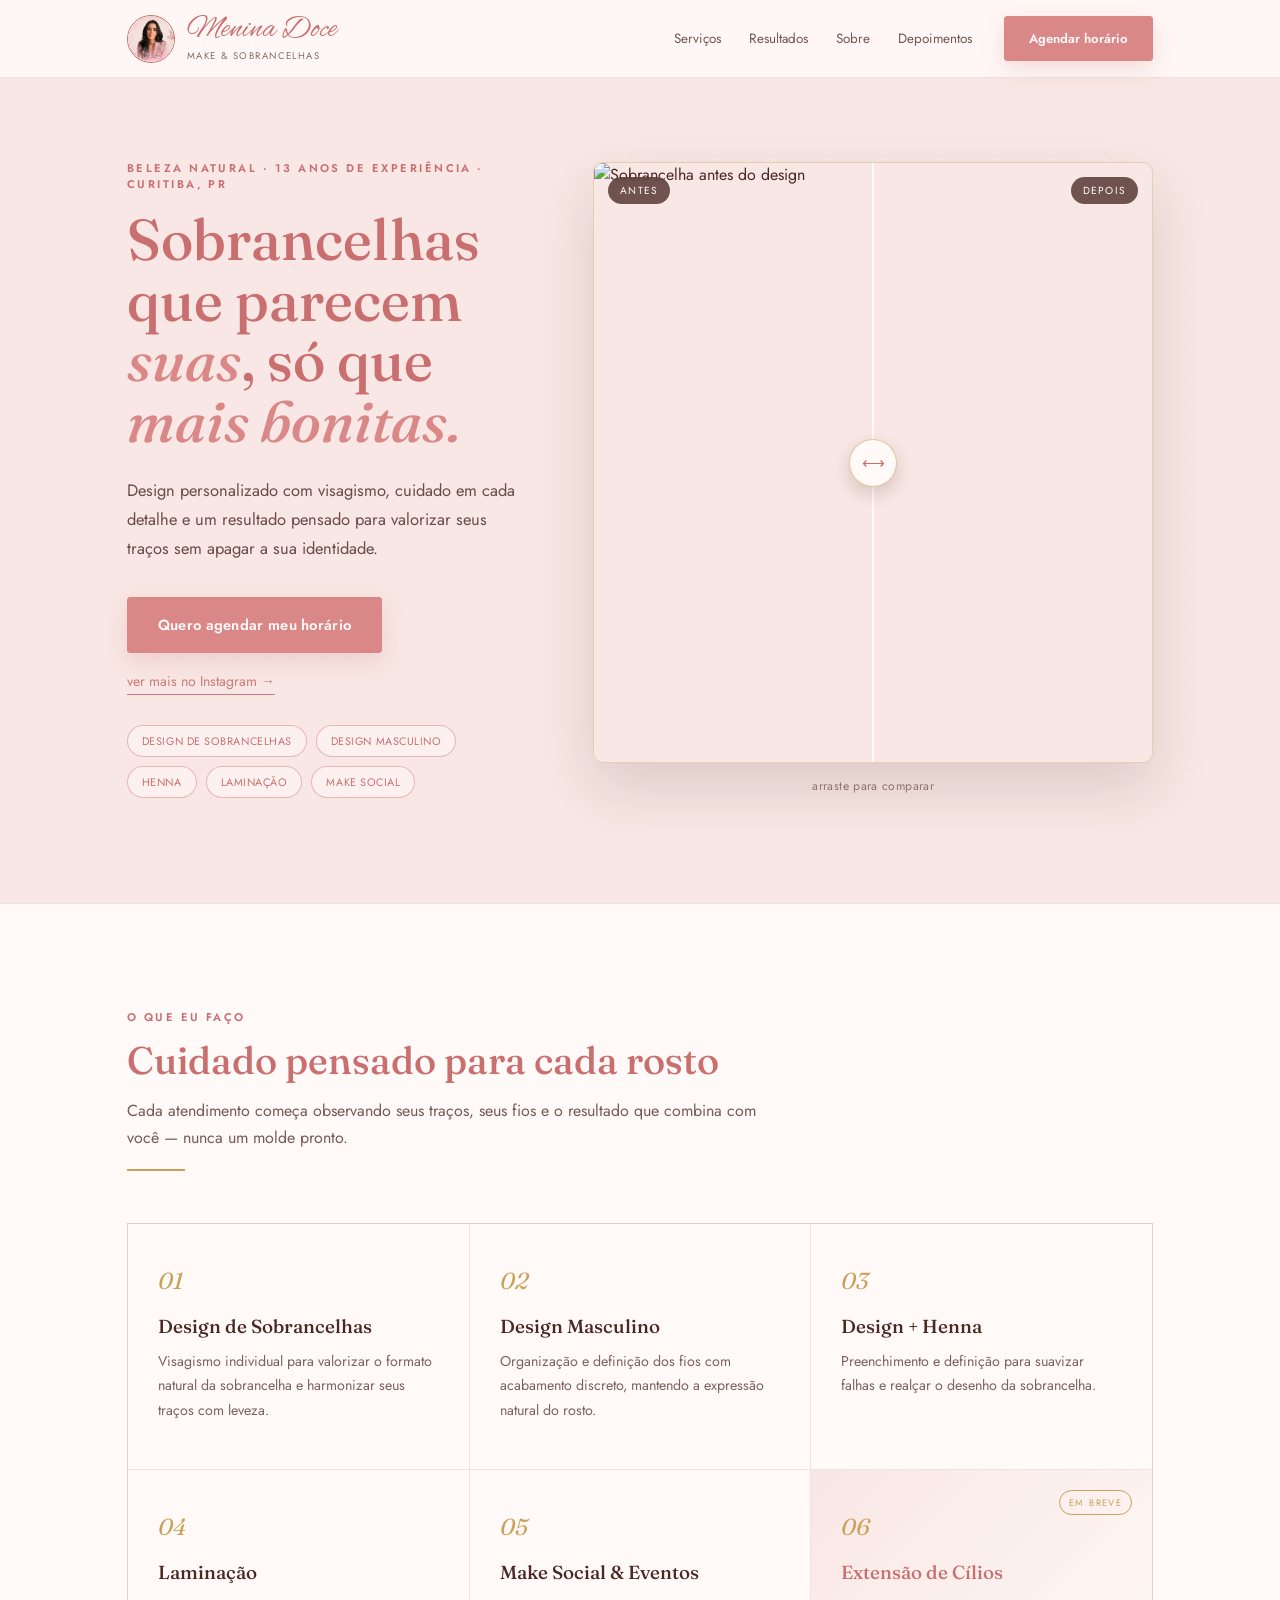
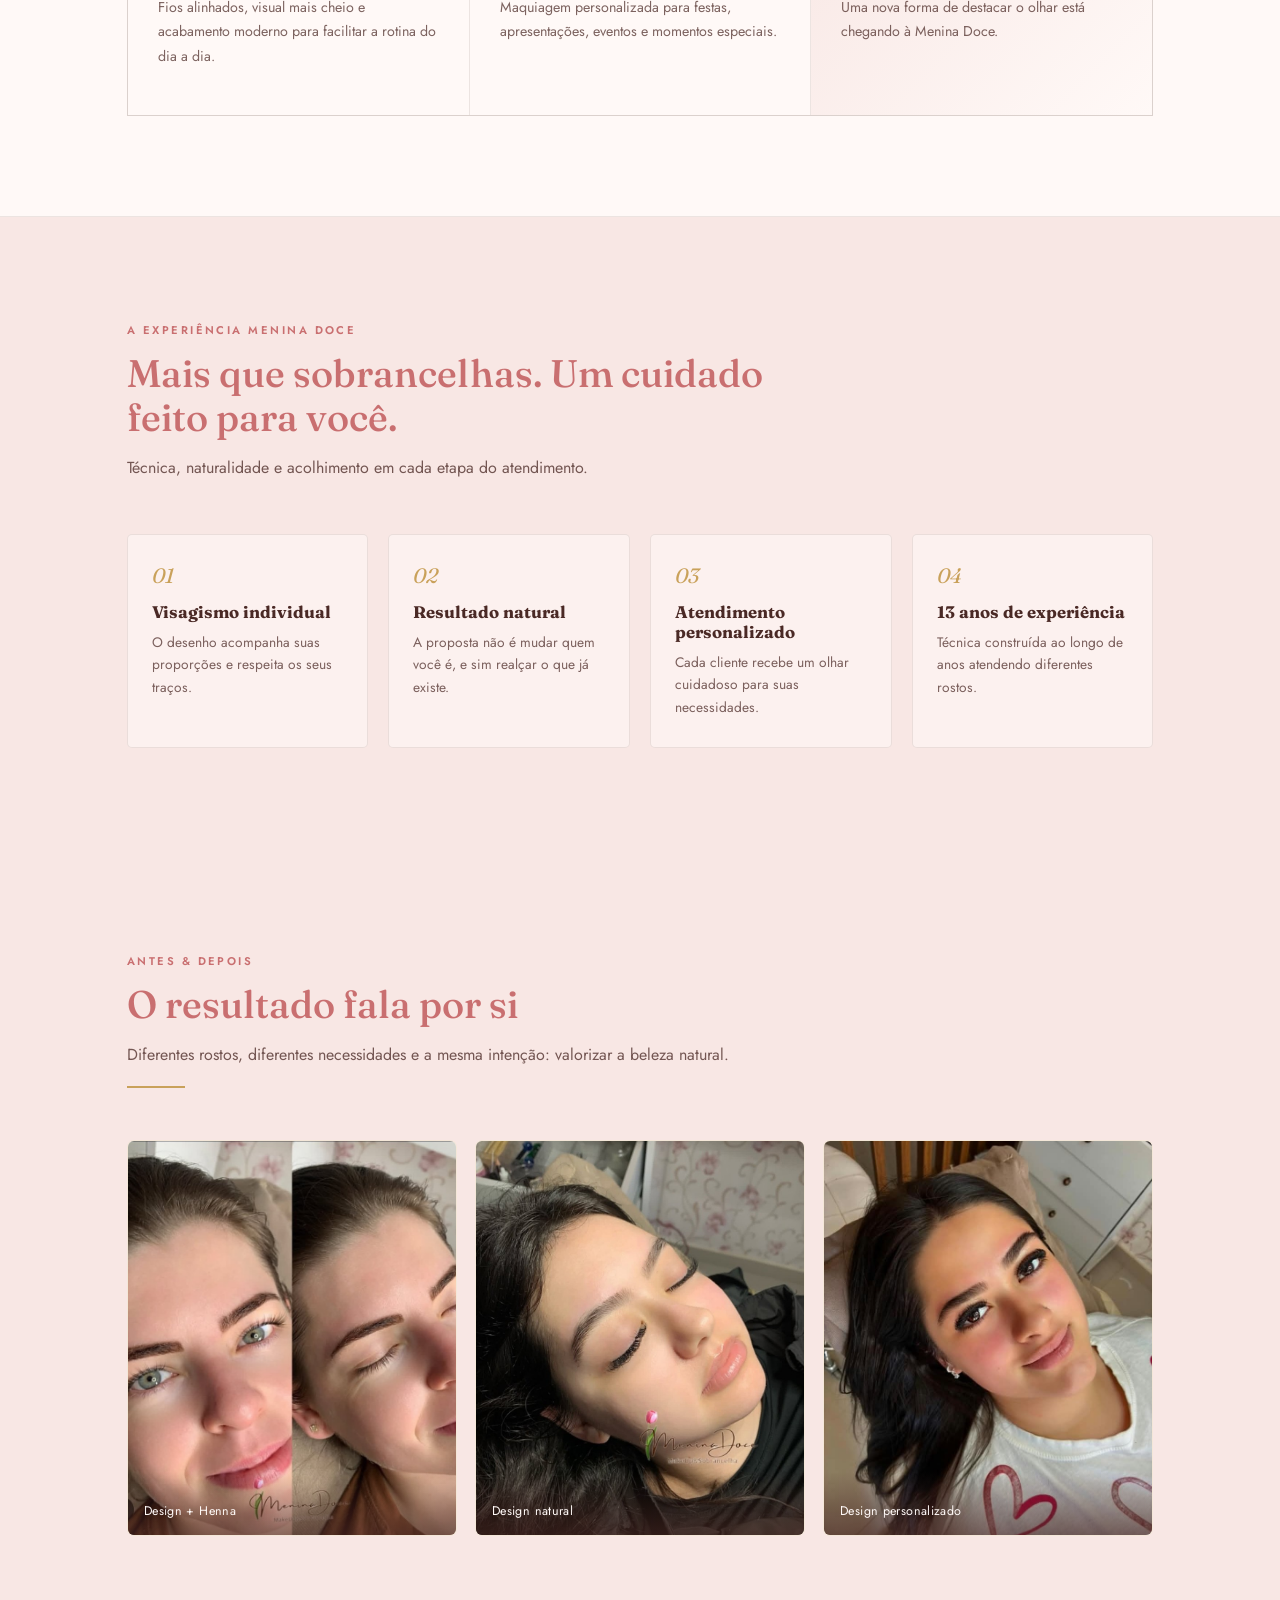
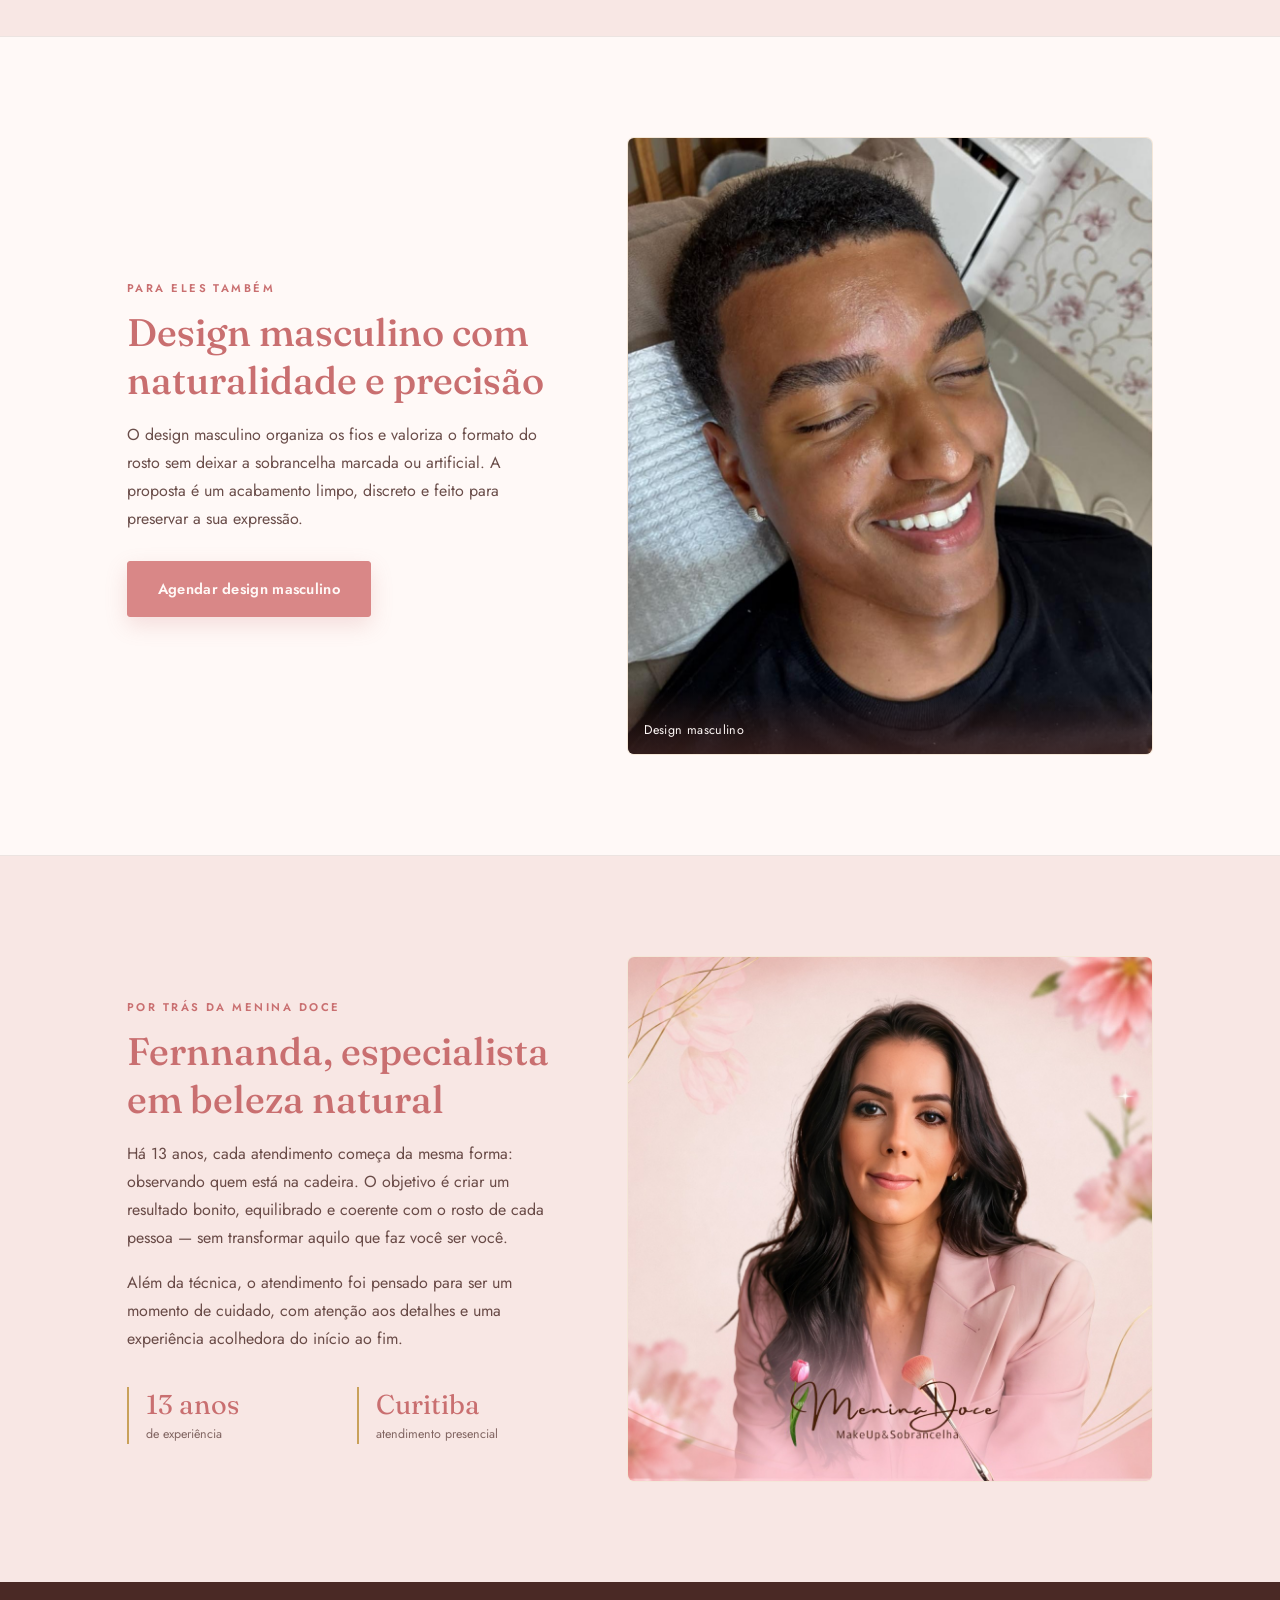
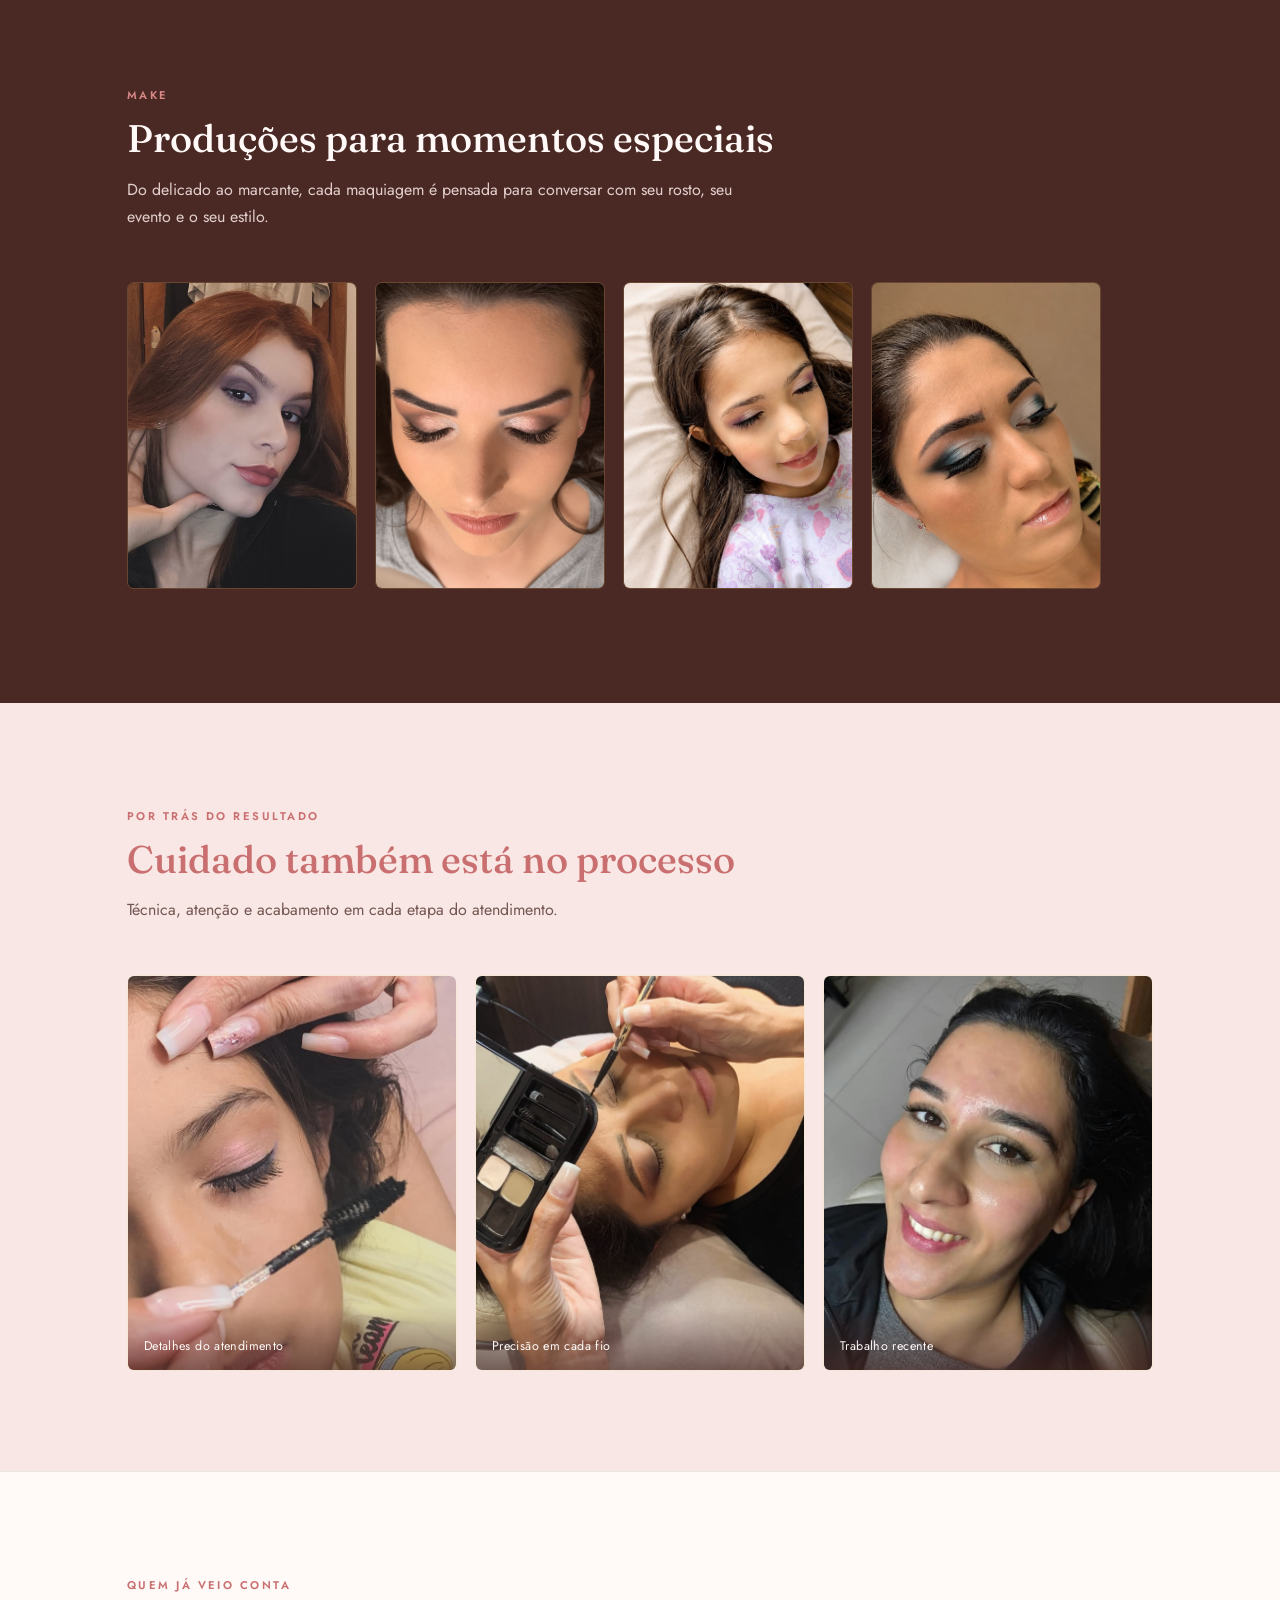
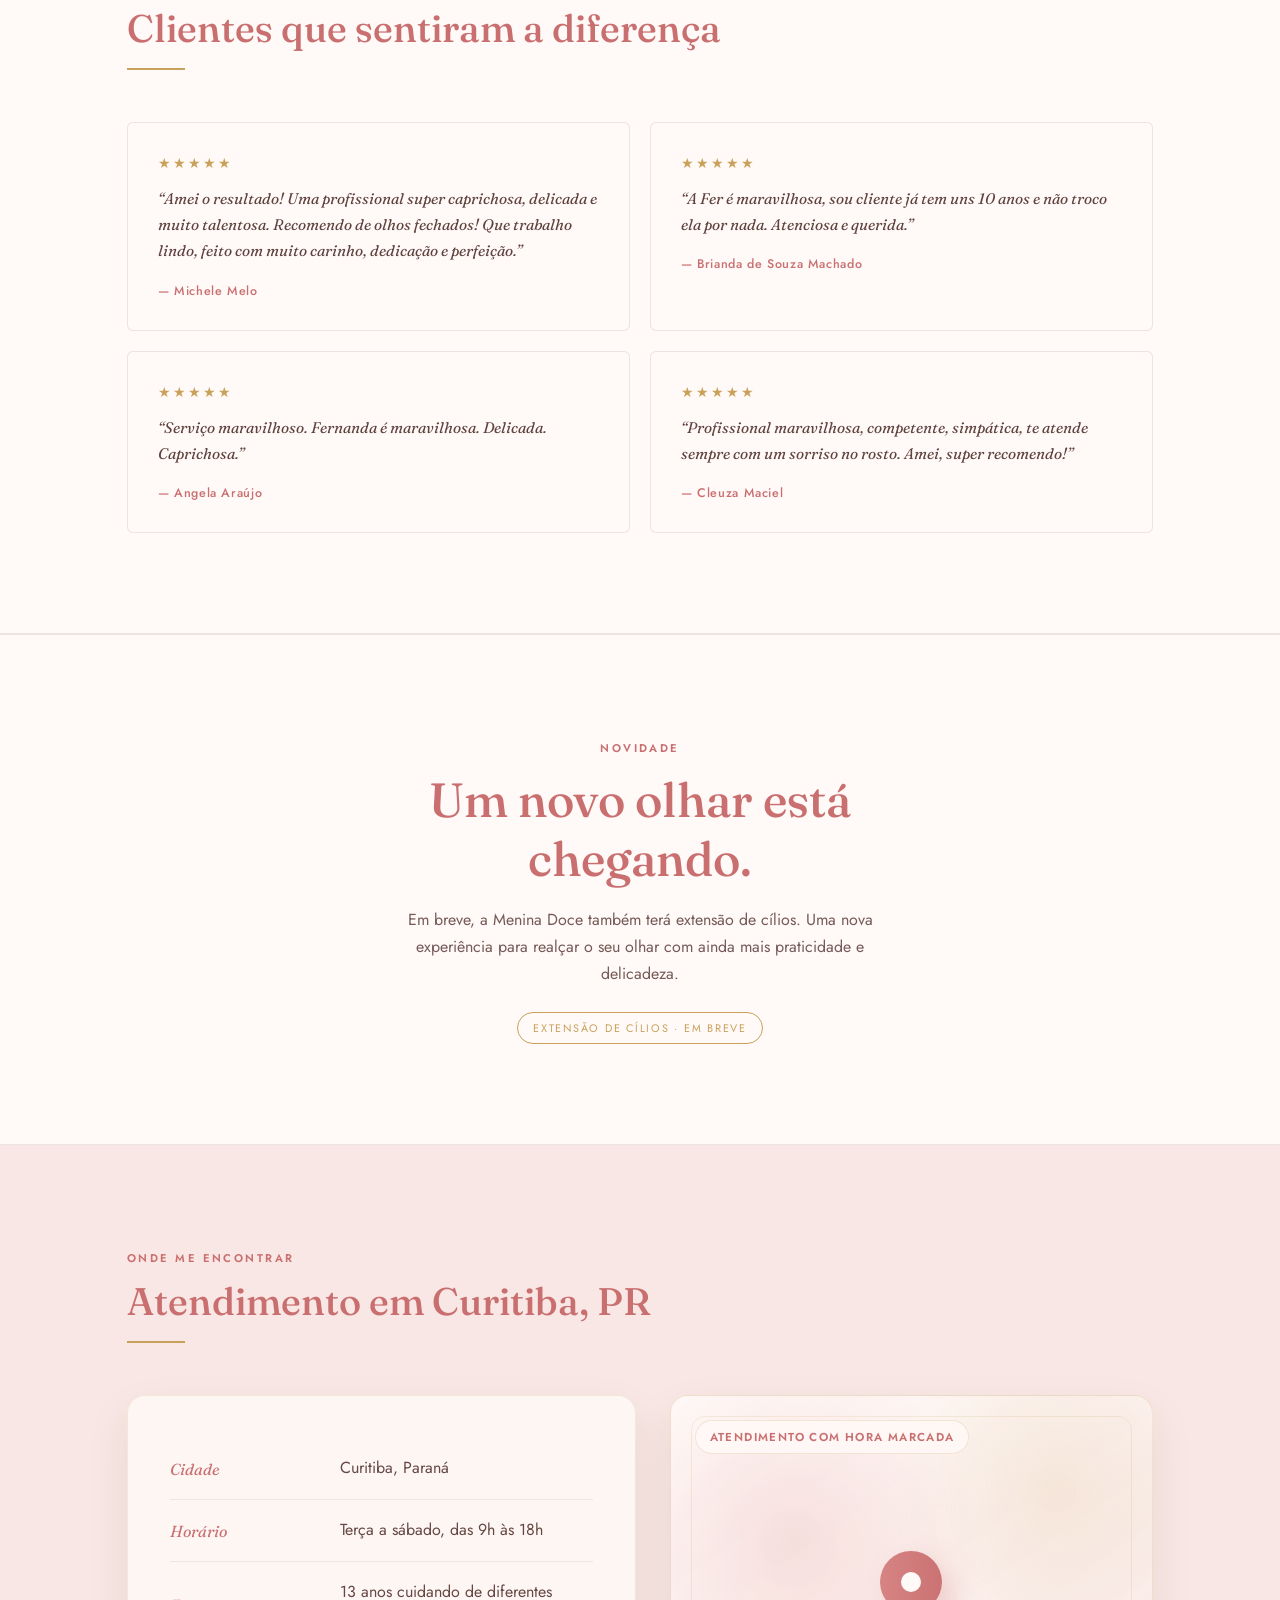
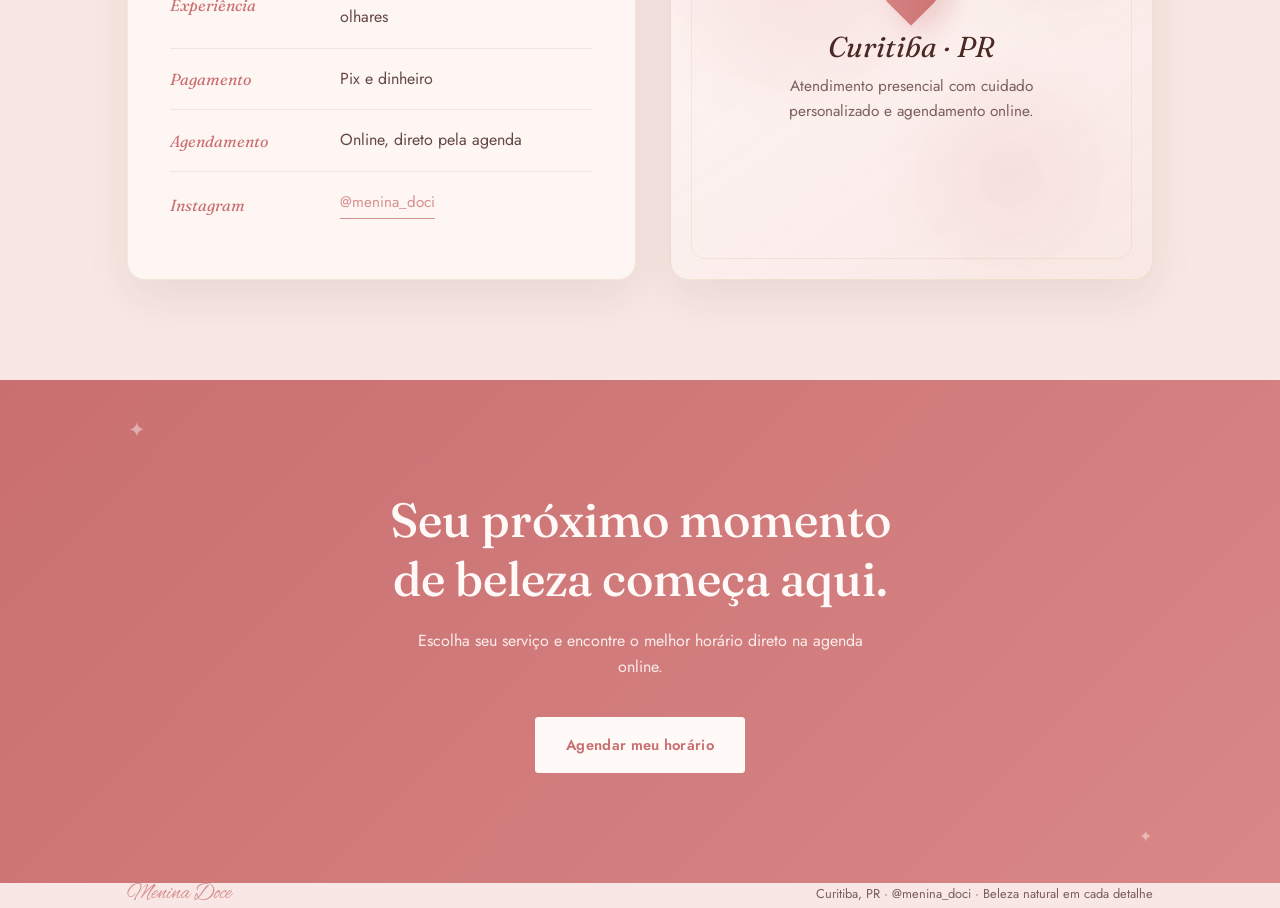
==== commit f9680155: "Att imagens" ====
--- a/index.html
+++ b/index.html
@@ -132,14 +132,14 @@
 
               <img
                 class="before-img"
-                src="../assets/img3_ba_anna - Copia.jpg"
+                src="../assets/img3_ba_anna - Copia"
                 alt="Sobrancelha antes do design"
               >
 
               <img
                 class="after-img"
                 id="afterImg"
-                src="../assets/img3_ba_anna.jpg"
+                src="../assets/img3_ba_anna"
                 alt="Sobrancelha depois do design"
               >
 
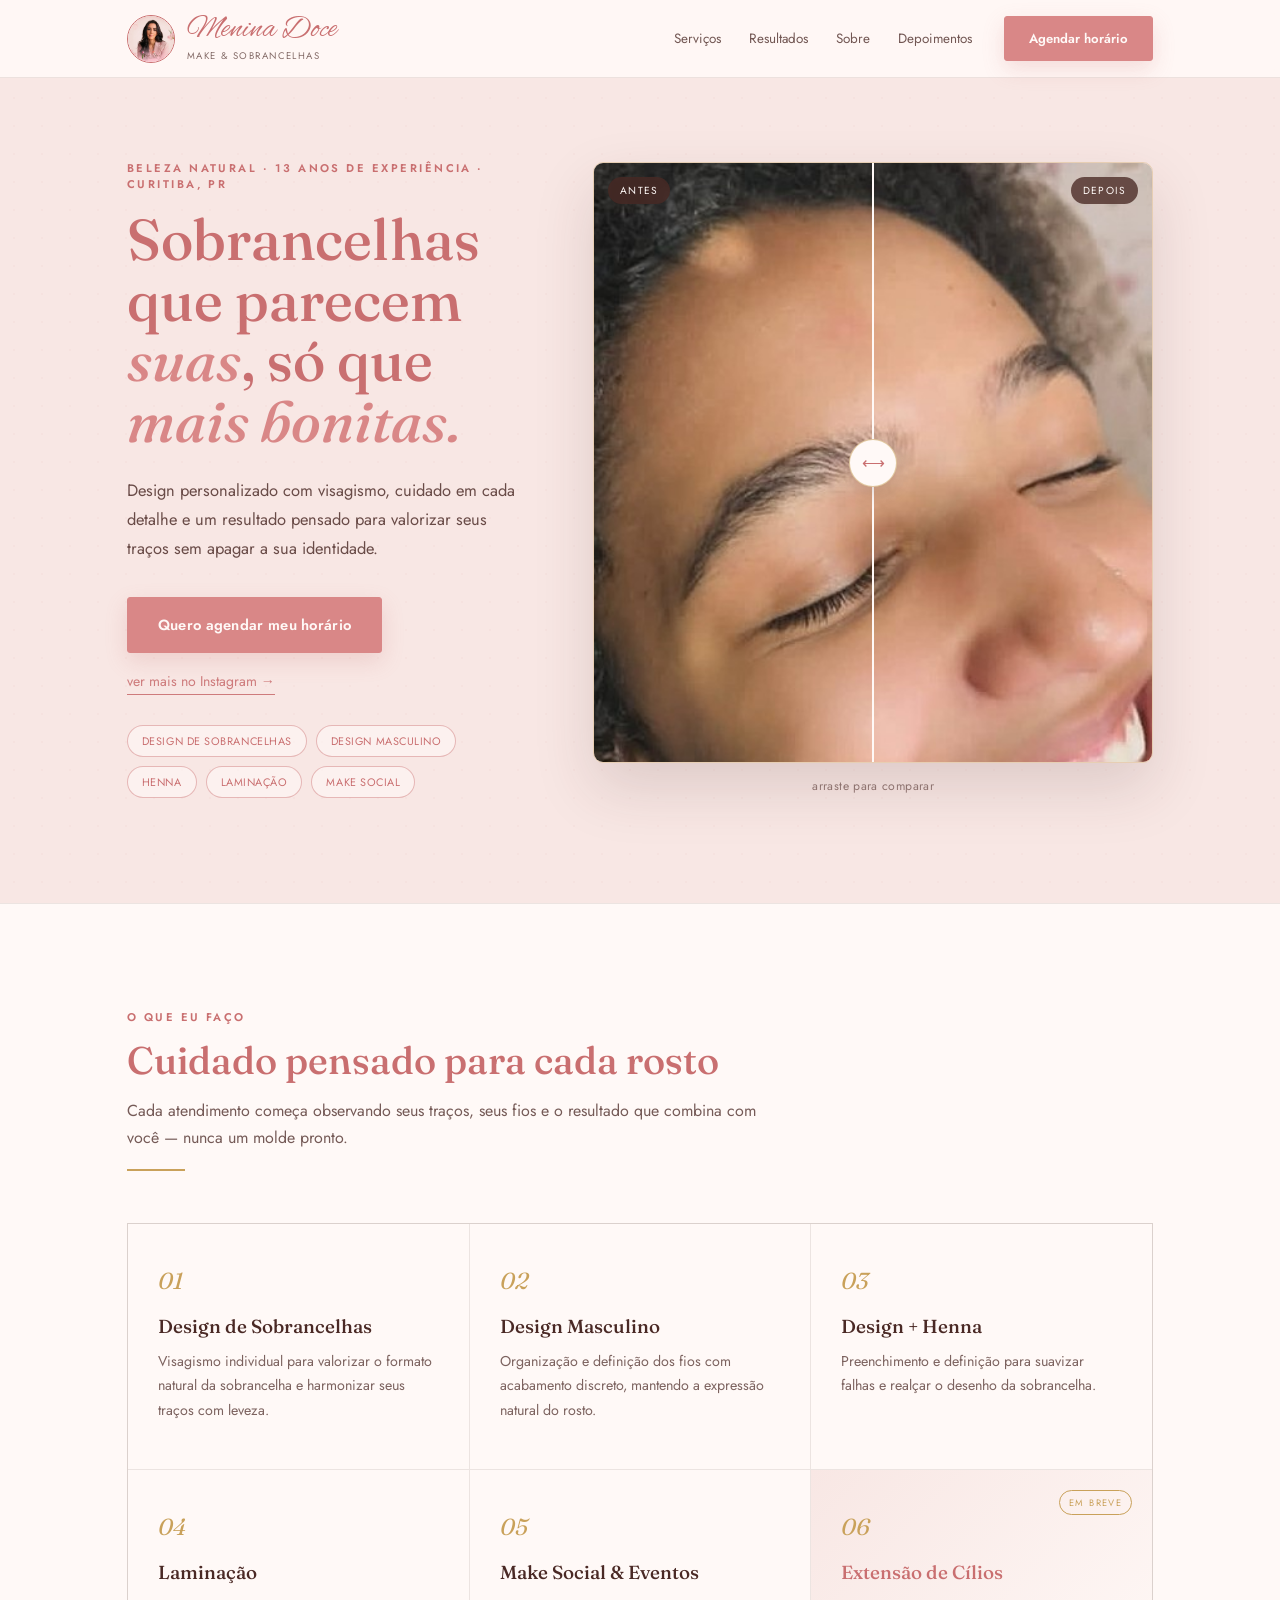
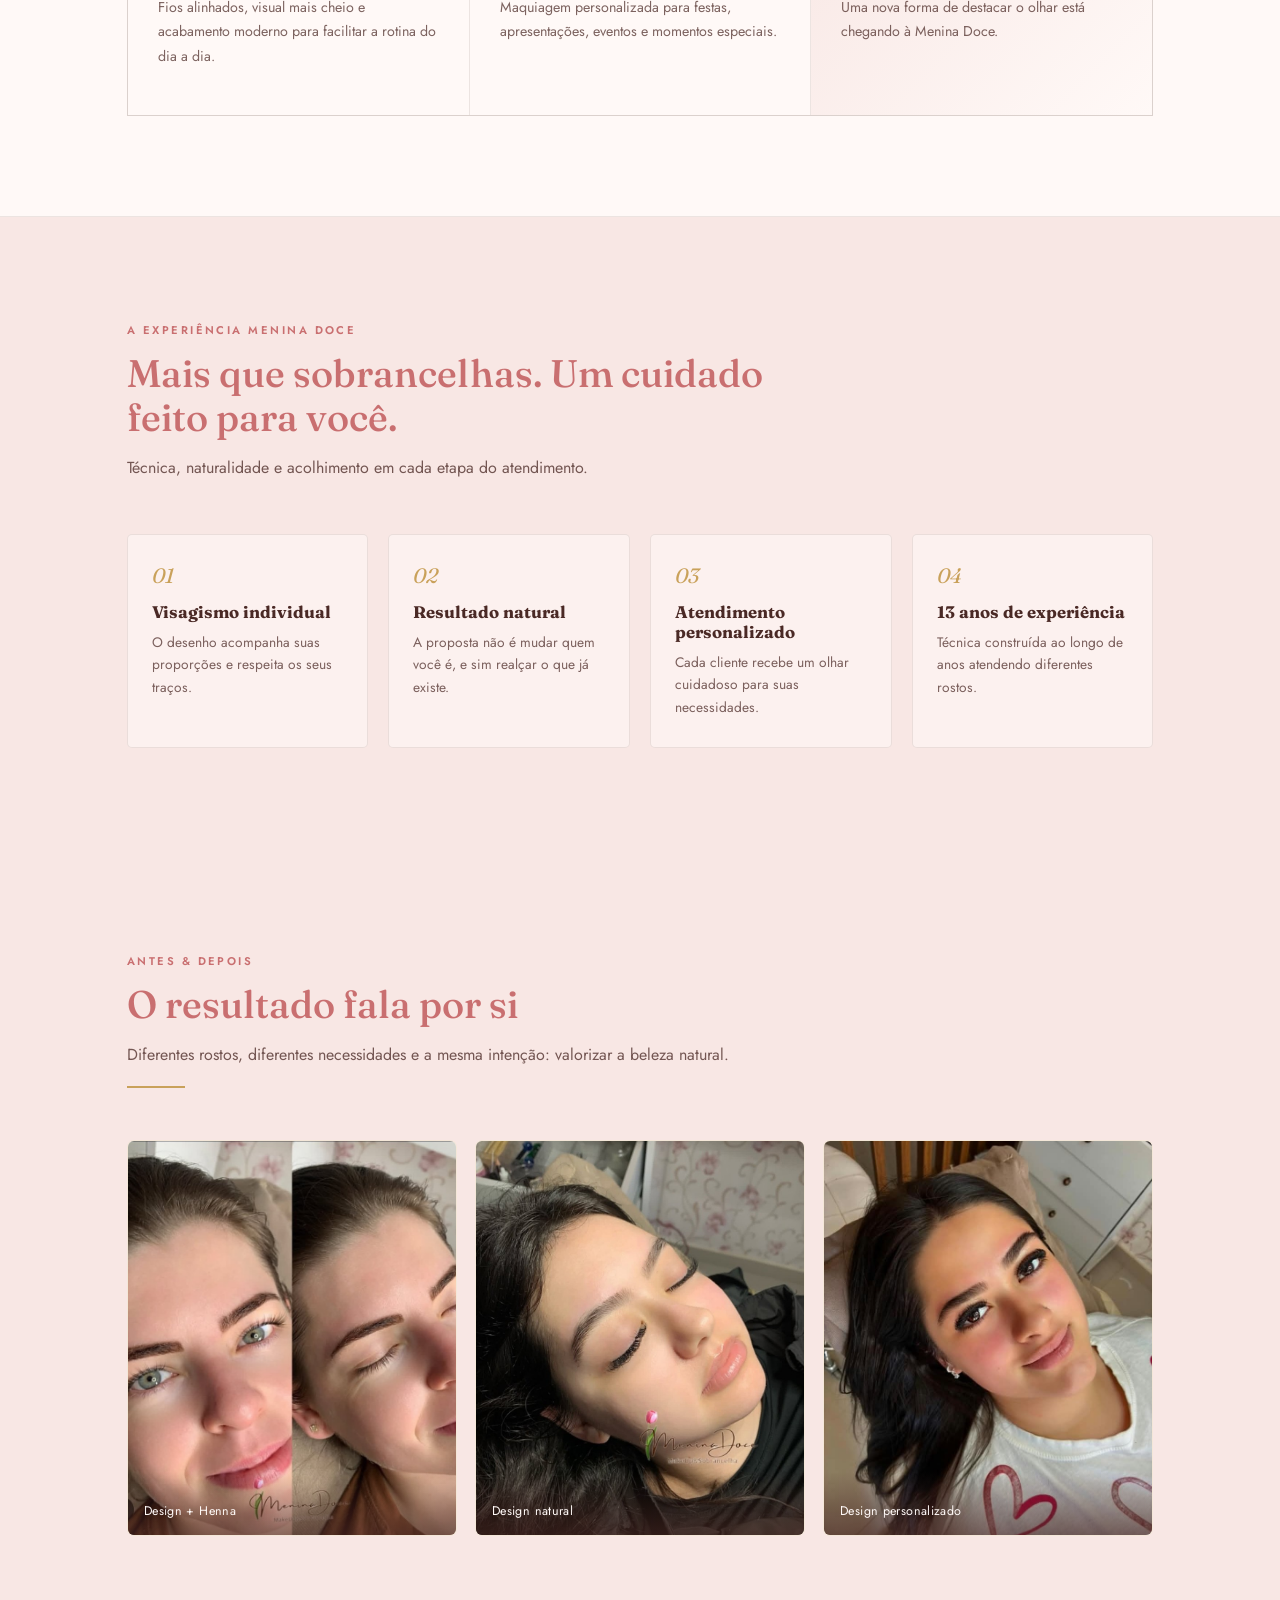
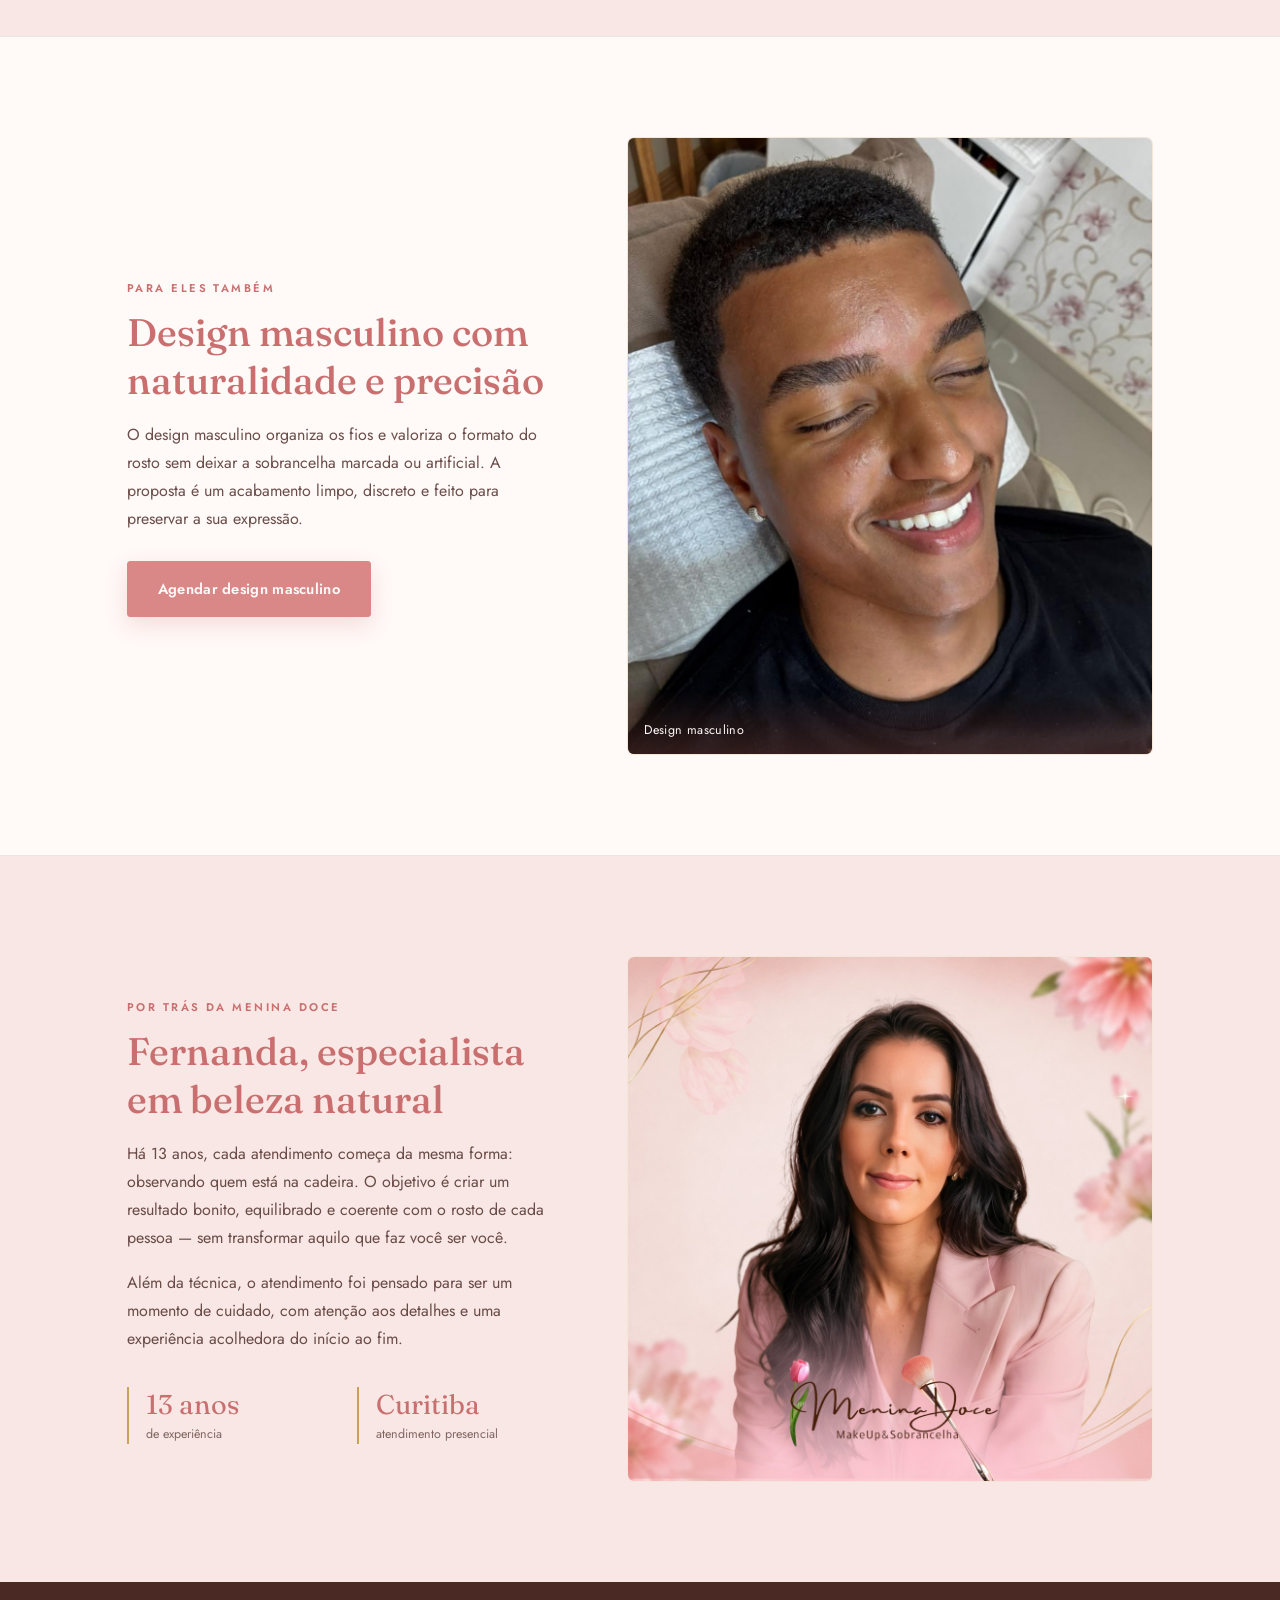
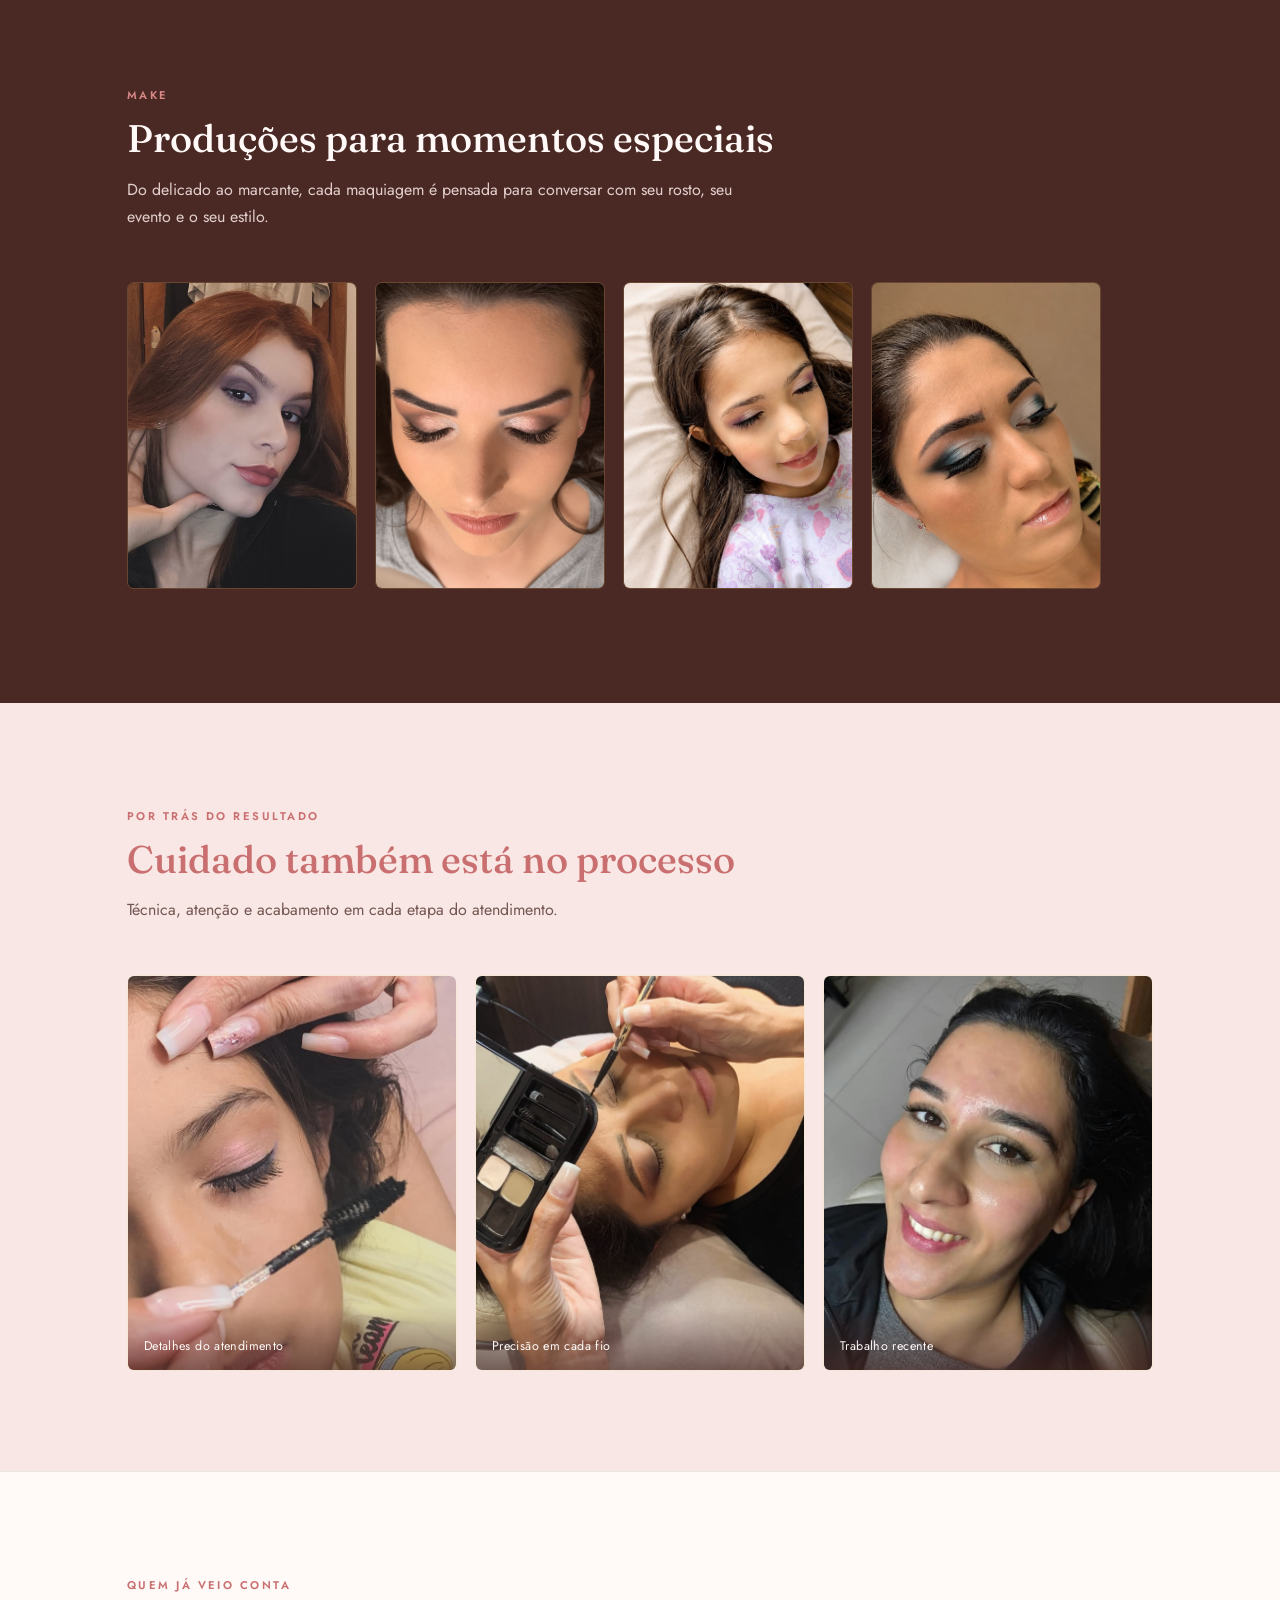
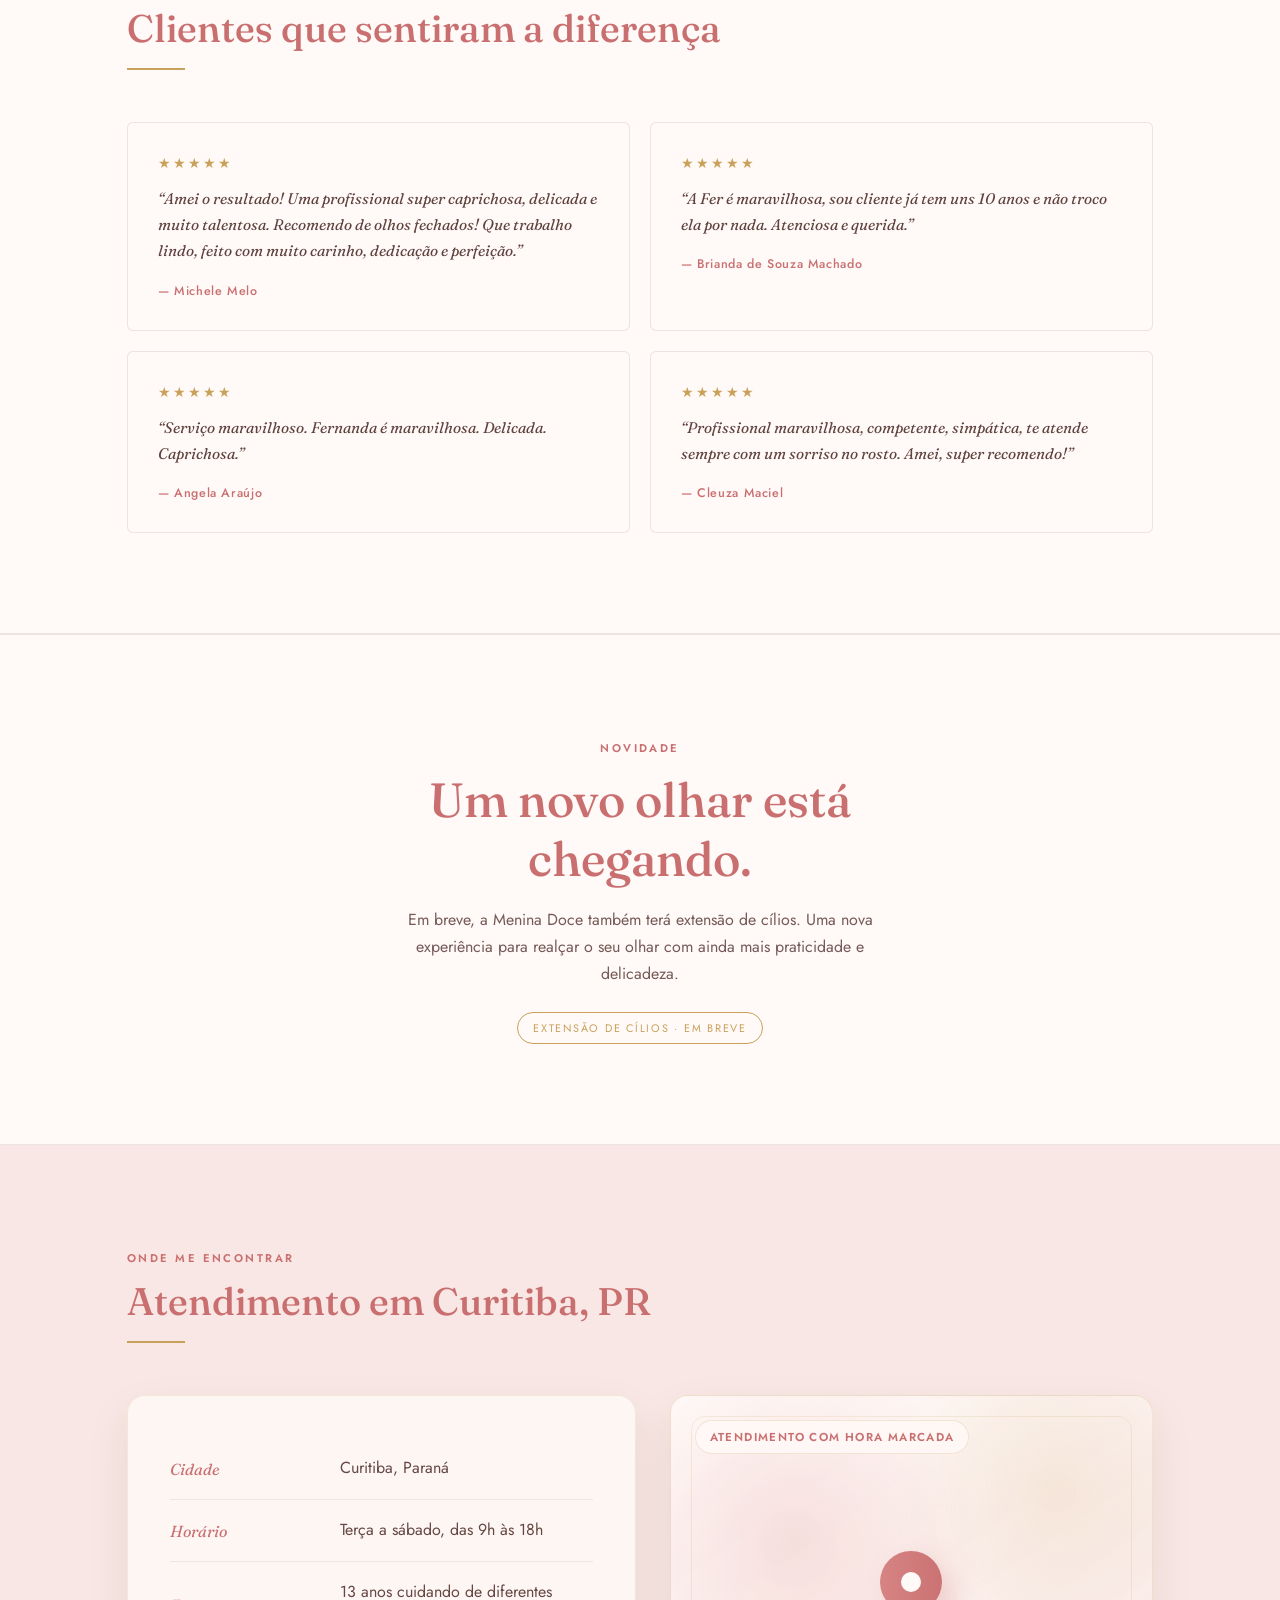
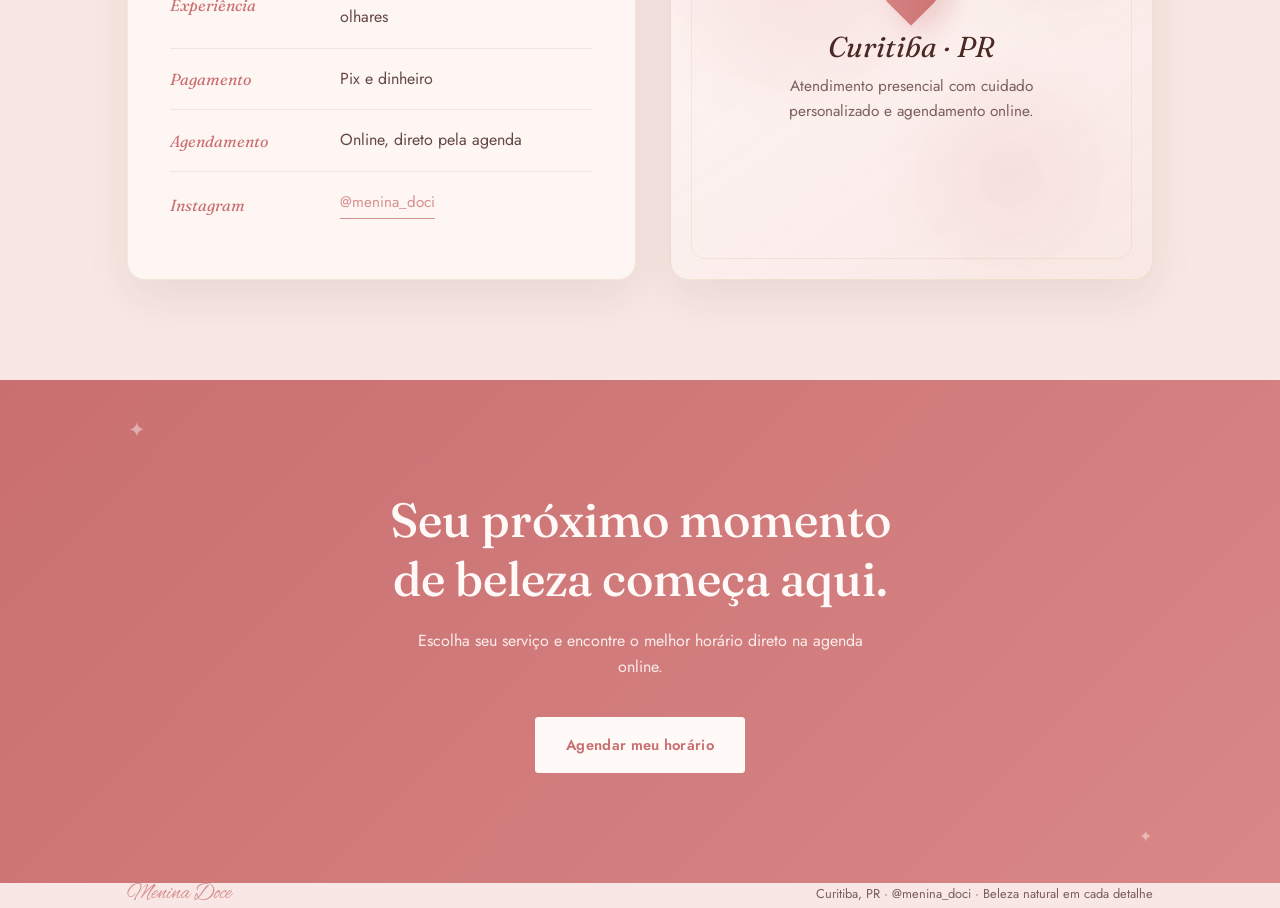
==== commit 73901824: "Att imagens e erro" ====
--- a/index.html
+++ b/index.html
@@ -38,7 +38,7 @@
     <div class="nav">
 
       <a class="brand" href="#inicio" aria-label="Ir para o início">
-        <img src="../assets/logo_avatar.jpeg" alt="Logo Menina Doce">
+        <img src="assets/logo_avatar.jpeg" alt="Logo Menina Doce">
         <div>
           <div class="brand-name">Menina Doce</div>
           <div class="brand-sub">Make &amp; Sobrancelhas</div>
@@ -132,14 +132,14 @@
 
               <img
                 class="before-img"
-                src="../assets/img3_ba_anna - Copia"
+                src="assets/img3_ba_anna - Copia.jpg"
                 alt="Sobrancelha antes do design"
               >
 
               <img
                 class="after-img"
                 id="afterImg"
-                src="../assets/img3_ba_anna"
+                src="assets/img3_ba_anna.jpg"
                 alt="Sobrancelha depois do design"
               >
 
@@ -312,7 +312,7 @@
 
           <div class="g-item">
             <img
-              src="../assets/img2_ba_green_eyes.jpg"
+              src="assets/img2_ba_green_eyes.jpg"
               alt="Antes e depois de design de sobrancelhas"
               loading="lazy"
             >
@@ -321,7 +321,7 @@
 
           <div class="g-item">
             <img
-              src="../assets/img1_single_closed.jpg"
+              src="assets/img1_single_closed.jpg"
               alt="Antes e depois de design natural de sobrancelhas"
               loading="lazy"
             >
@@ -330,7 +330,7 @@
 
           <div class="g-item">
             <img
-              src="../assets/trabalho recente 4.jpeg"
+              src="assets/trabalho recente 4.jpeg"
               alt="Resultado de design de sobrancelhas"
               loading="lazy"
             >
@@ -380,7 +380,7 @@
           <div class="gallery-grid" style="grid-template-columns:1fr;">
             <div class="g-item" style="aspect-ratio:4/4.7;">
               <img
-                src="../assets/design masculino 1.jpeg"
+                src="assets/design masculino 1.jpeg"
                 alt="Resultado de design masculino de sobrancelhas"
                 loading="lazy"
               >
@@ -405,7 +405,7 @@
           <div>
             <span class="eyebrow">Por trás da Menina Doce</span>
 
-            <h2>Fernnanda, especialista em beleza natural</h2>
+            <h2>Fernanda, especialista em beleza natural</h2>
 
             <p>
               Há 13 anos, cada atendimento começa da mesma forma:
@@ -438,7 +438,7 @@
           <div class="gallery-grid" style="grid-template-columns:1fr;">
             <div class="g-item" style="aspect-ratio:1/1;">
               <img
-                src="../assets/logo_avatar.jpeg"
+                src="assets/logo_avatar.jpeg"
                 alt="Fernanda, profissional da Menina Doce"
                 loading="lazy"
               >
@@ -470,7 +470,7 @@
 
           <div class="strip-item">
             <img
-              src="../assets/img4_redhead_makeup.jpg"
+              src="assets/img4_redhead_makeup.jpg"
               alt="Maquiagem social em cliente ruiva"
               loading="lazy"
             >
@@ -478,7 +478,7 @@
 
           <div class="strip-item">
             <img
-              src="../assets/make delicada.jpeg"
+              src="assets/make delicada.jpeg"
               alt="Maquiagem para apresentação de ballet"
               loading="lazy"
             >
@@ -486,7 +486,7 @@
 
           <div class="strip-item">
             <img
-              src="../assets/make infantil.jpeg"
+              src="assets/make infantil.jpeg"
               alt="Maquiagem delicada para apresentação"
               loading="lazy"
             >
@@ -494,7 +494,7 @@
 
           <div class="strip-item">
             <img
-              src="../assets/naty2.jpeg"
+              src="assets/naty2.jpeg"
               alt="Maquiagem social finalizada"
               loading="lazy"
             >
@@ -524,7 +524,7 @@
 
           <div class="g-item">
             <img
-              src="../assets/make (2).png"
+              src="assets/make (2).png"
               alt="Detalhe de procedimento de beleza na Menina Doce"
               loading="lazy"
             >
@@ -533,7 +533,7 @@
 
           <div class="g-item">
             <img
-              src="../assets/make.png"
+              src="assets/make.png"
               alt="Procedimento de design de sobrancelha"
               loading="lazy"
             >
@@ -542,7 +542,7 @@
 
           <div class="g-item">
             <img
-              src="../assets/trabalho recente 3.jpeg"
+              src="assets/trabalho recente 3.jpeg"
               alt="Trabalho recente da Menina Doce"
               loading="lazy"
             >
@@ -773,8 +773,3 @@
     </div>
 
   </footer>
-
-  <script src="script.js"></script>
-</body>
-
-</html>
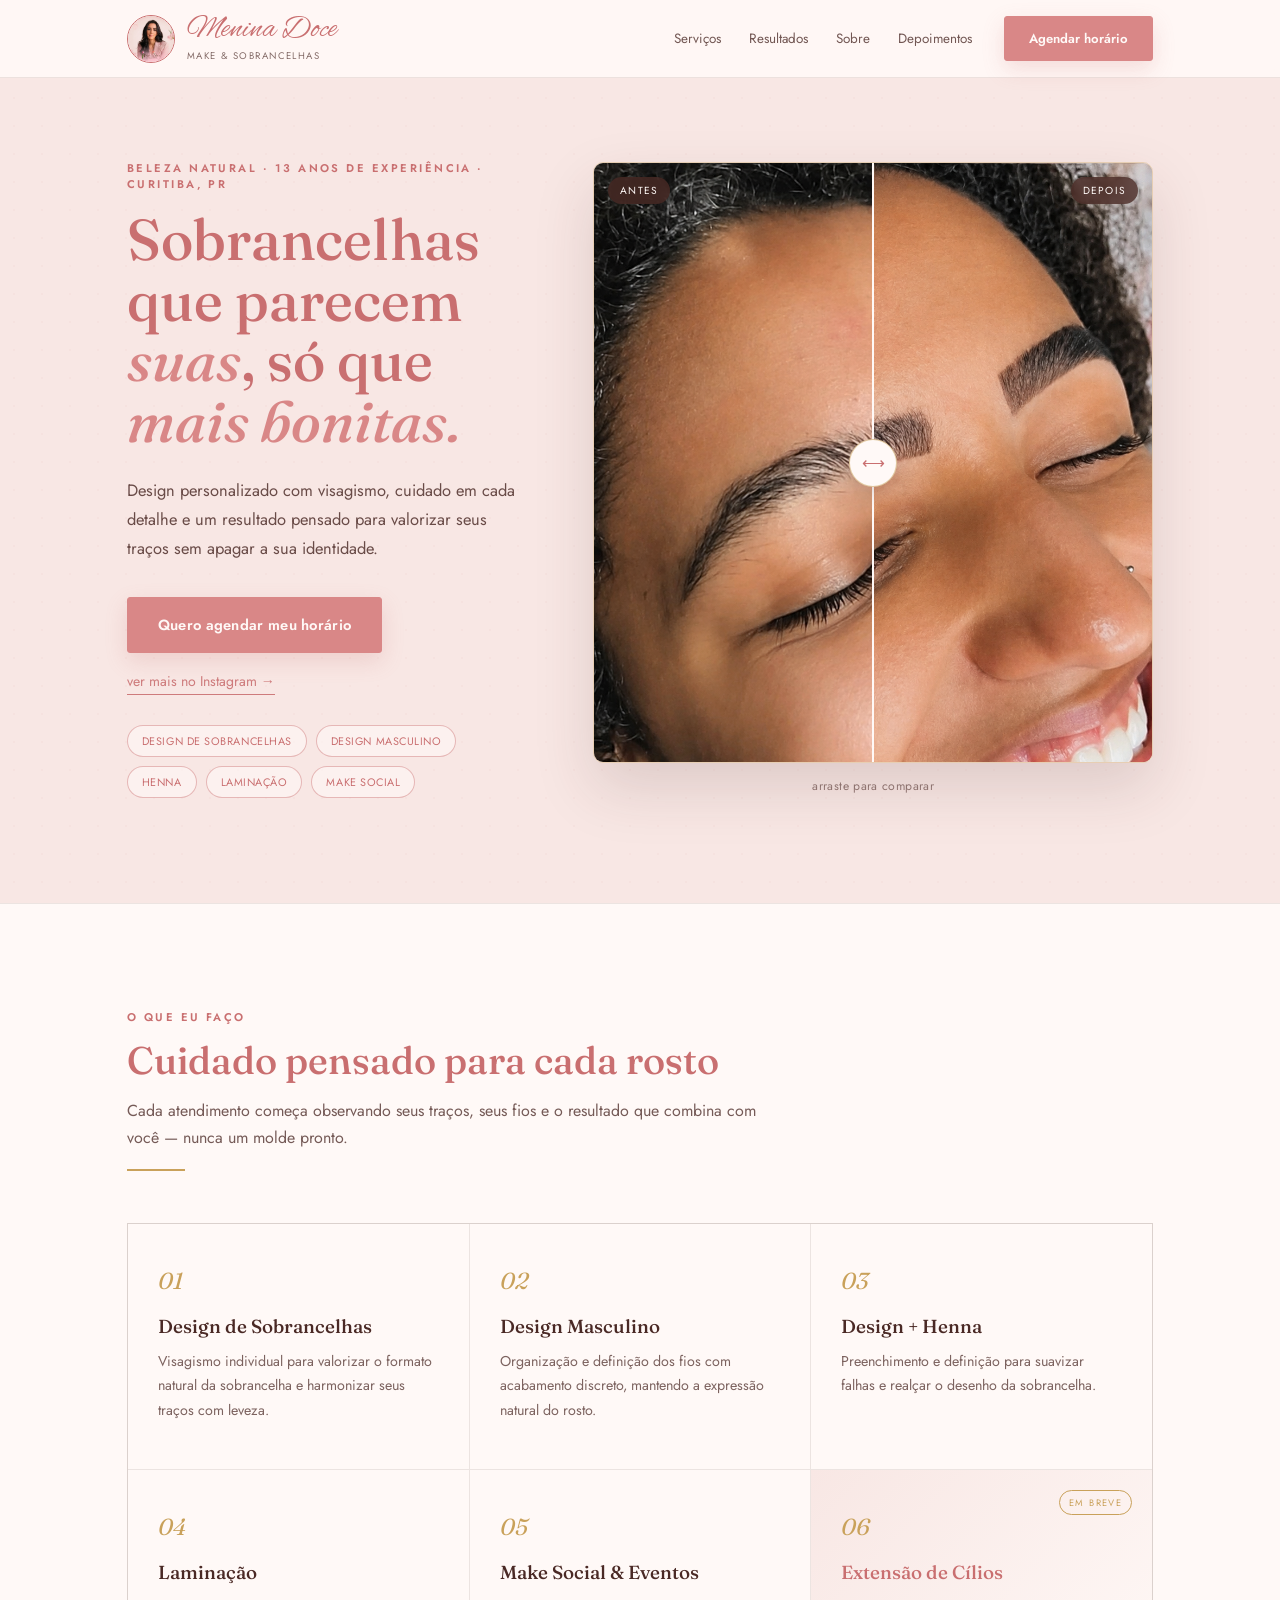
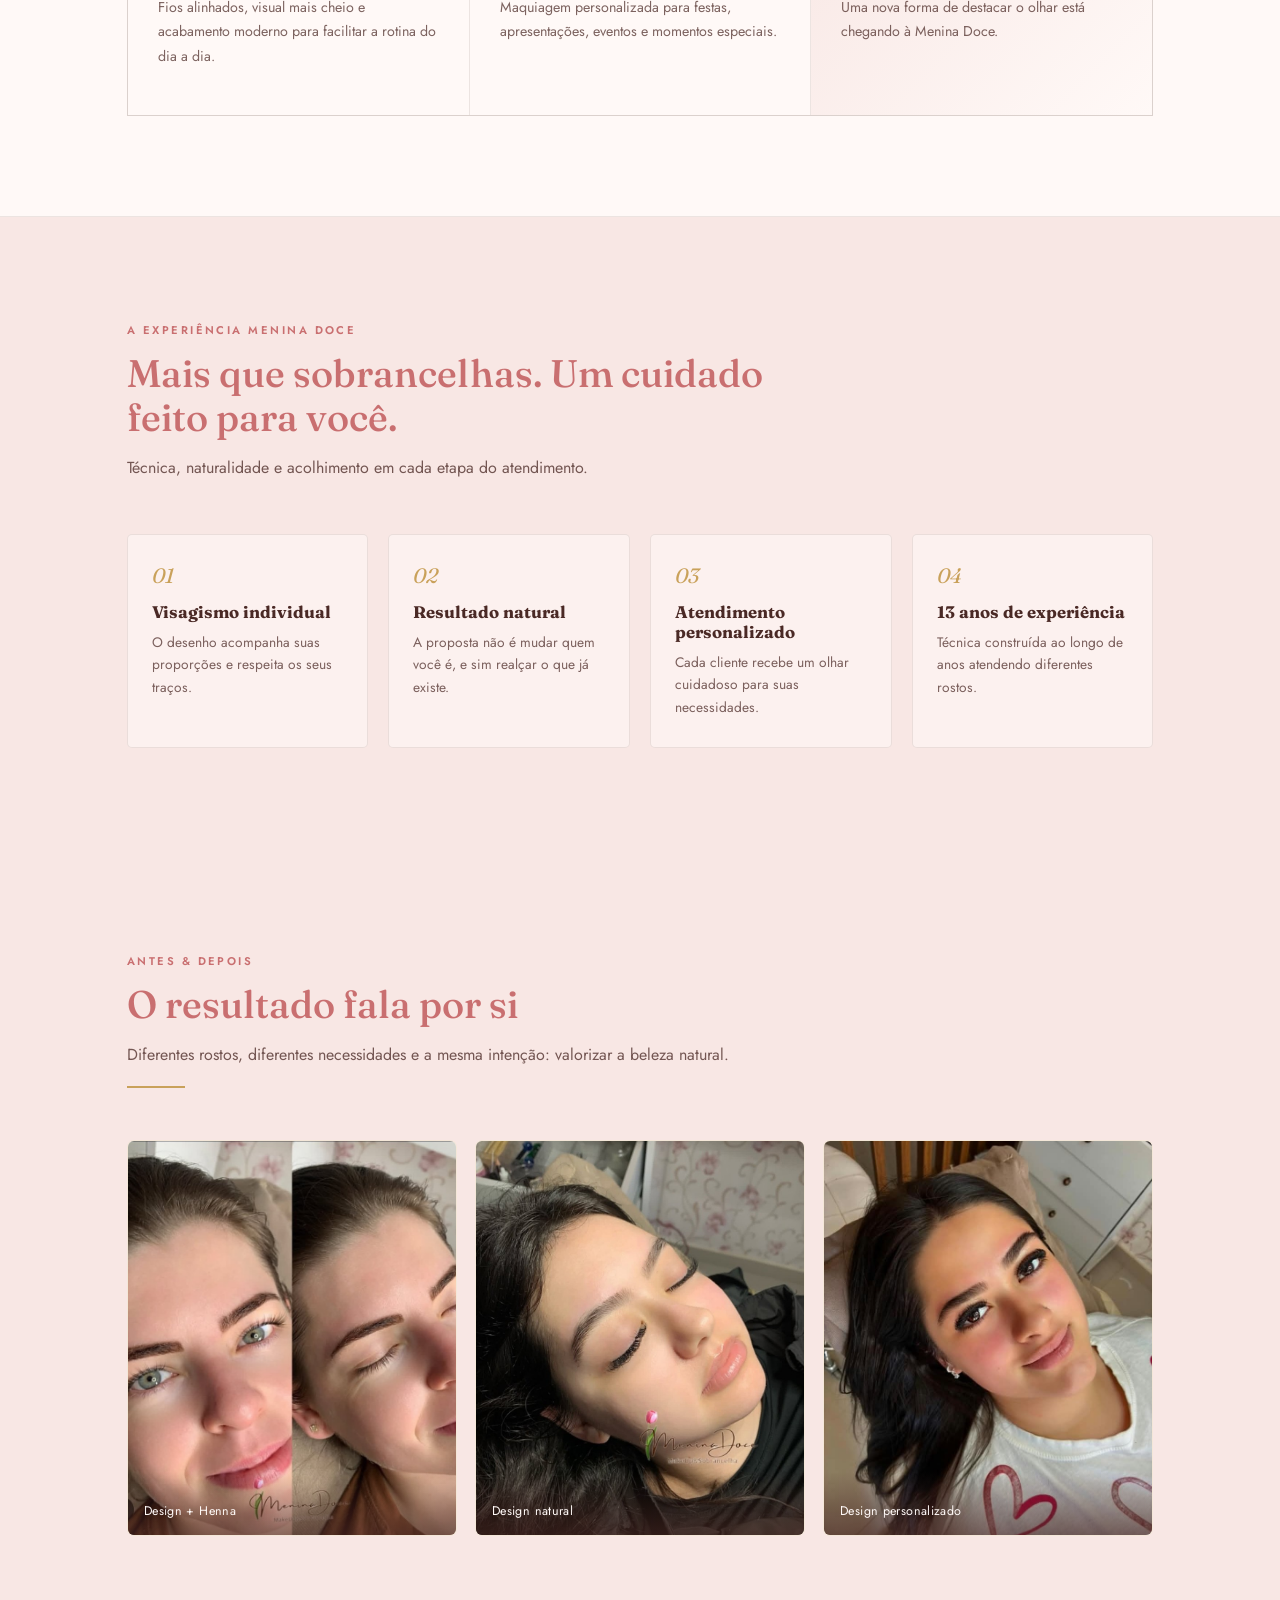
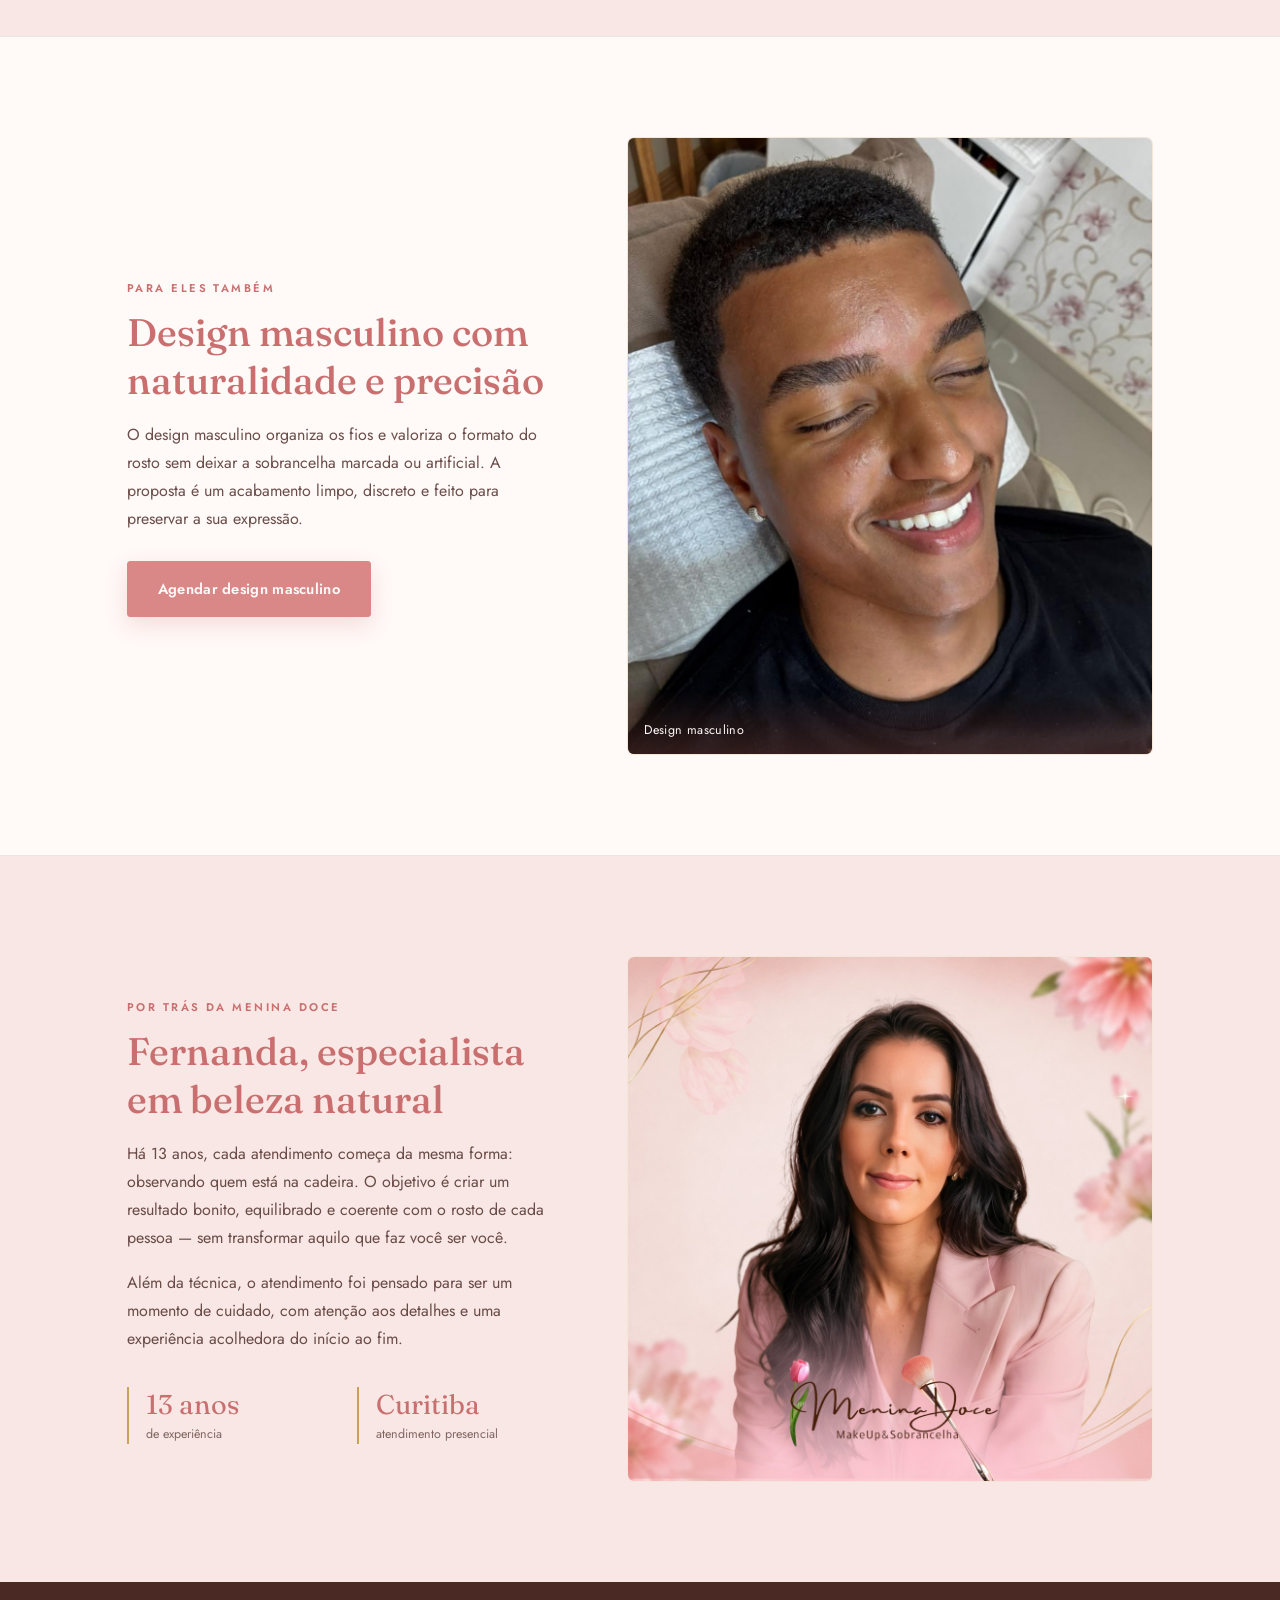
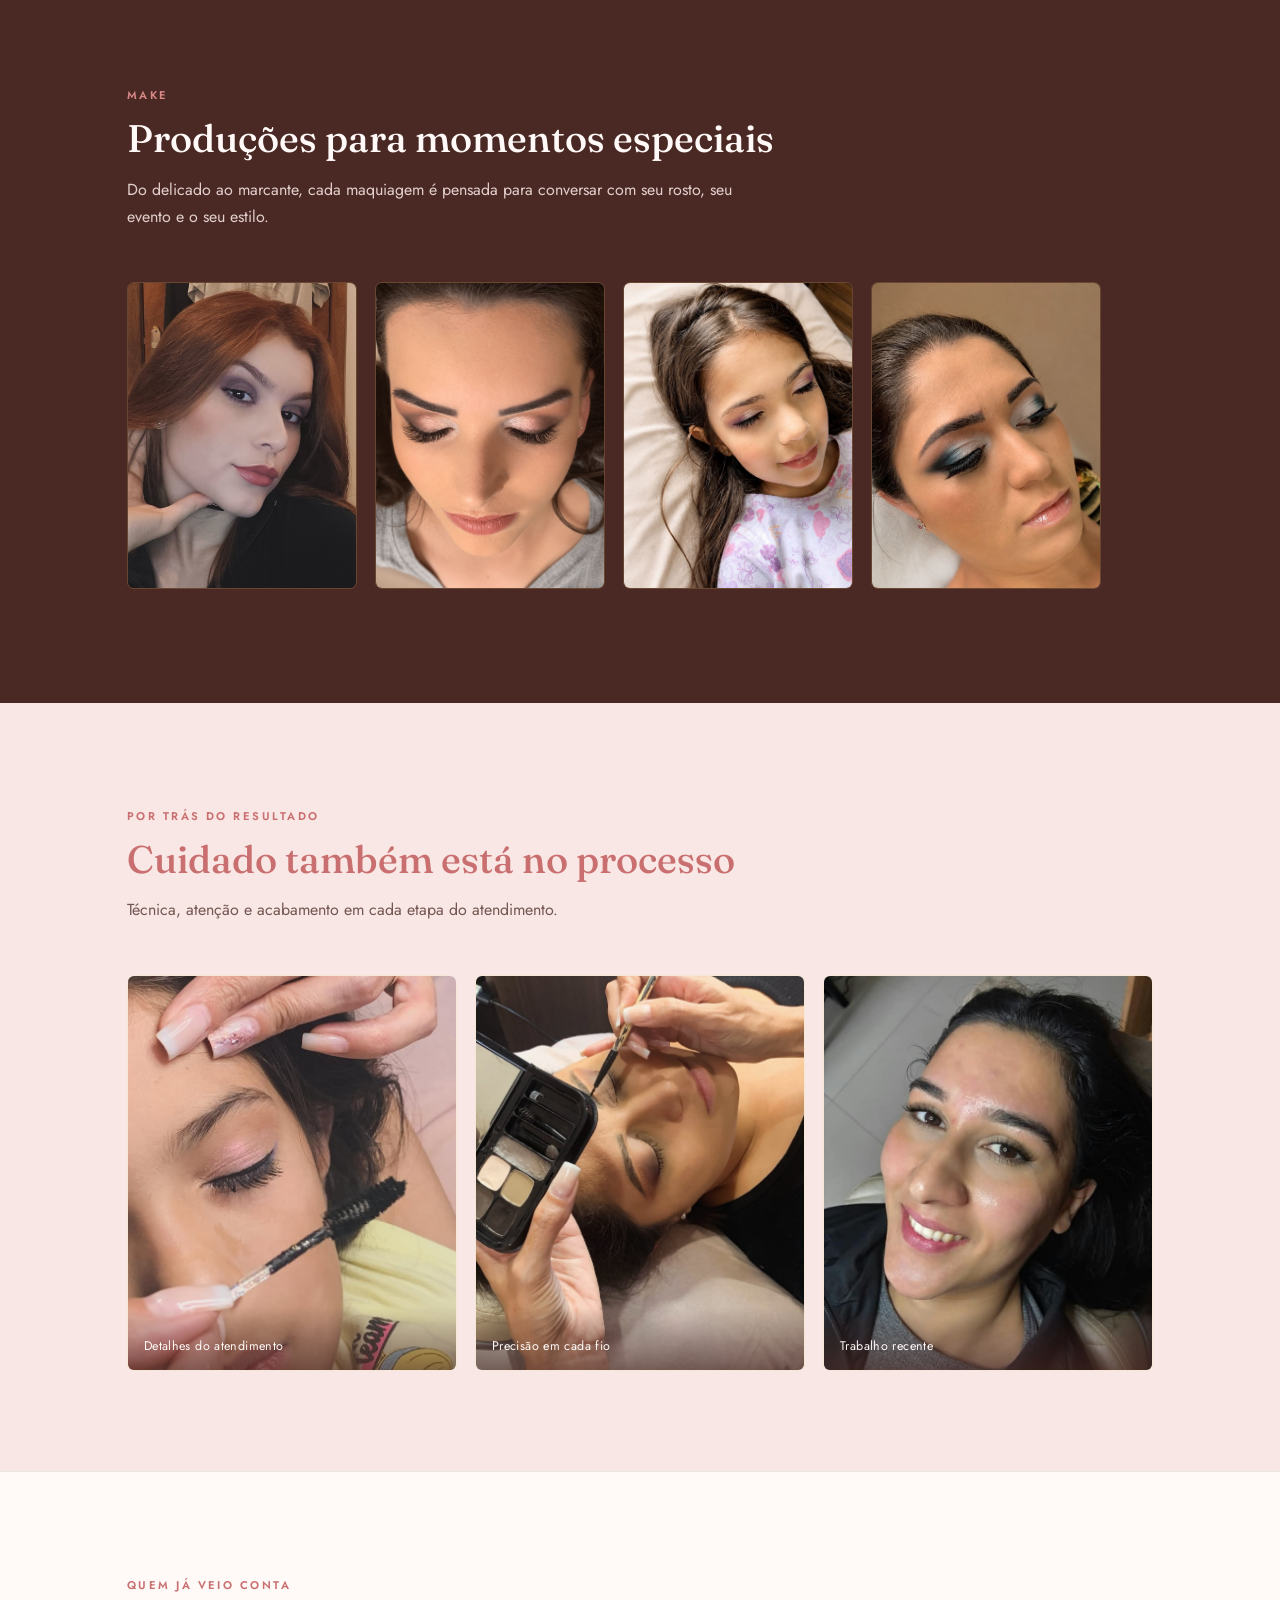
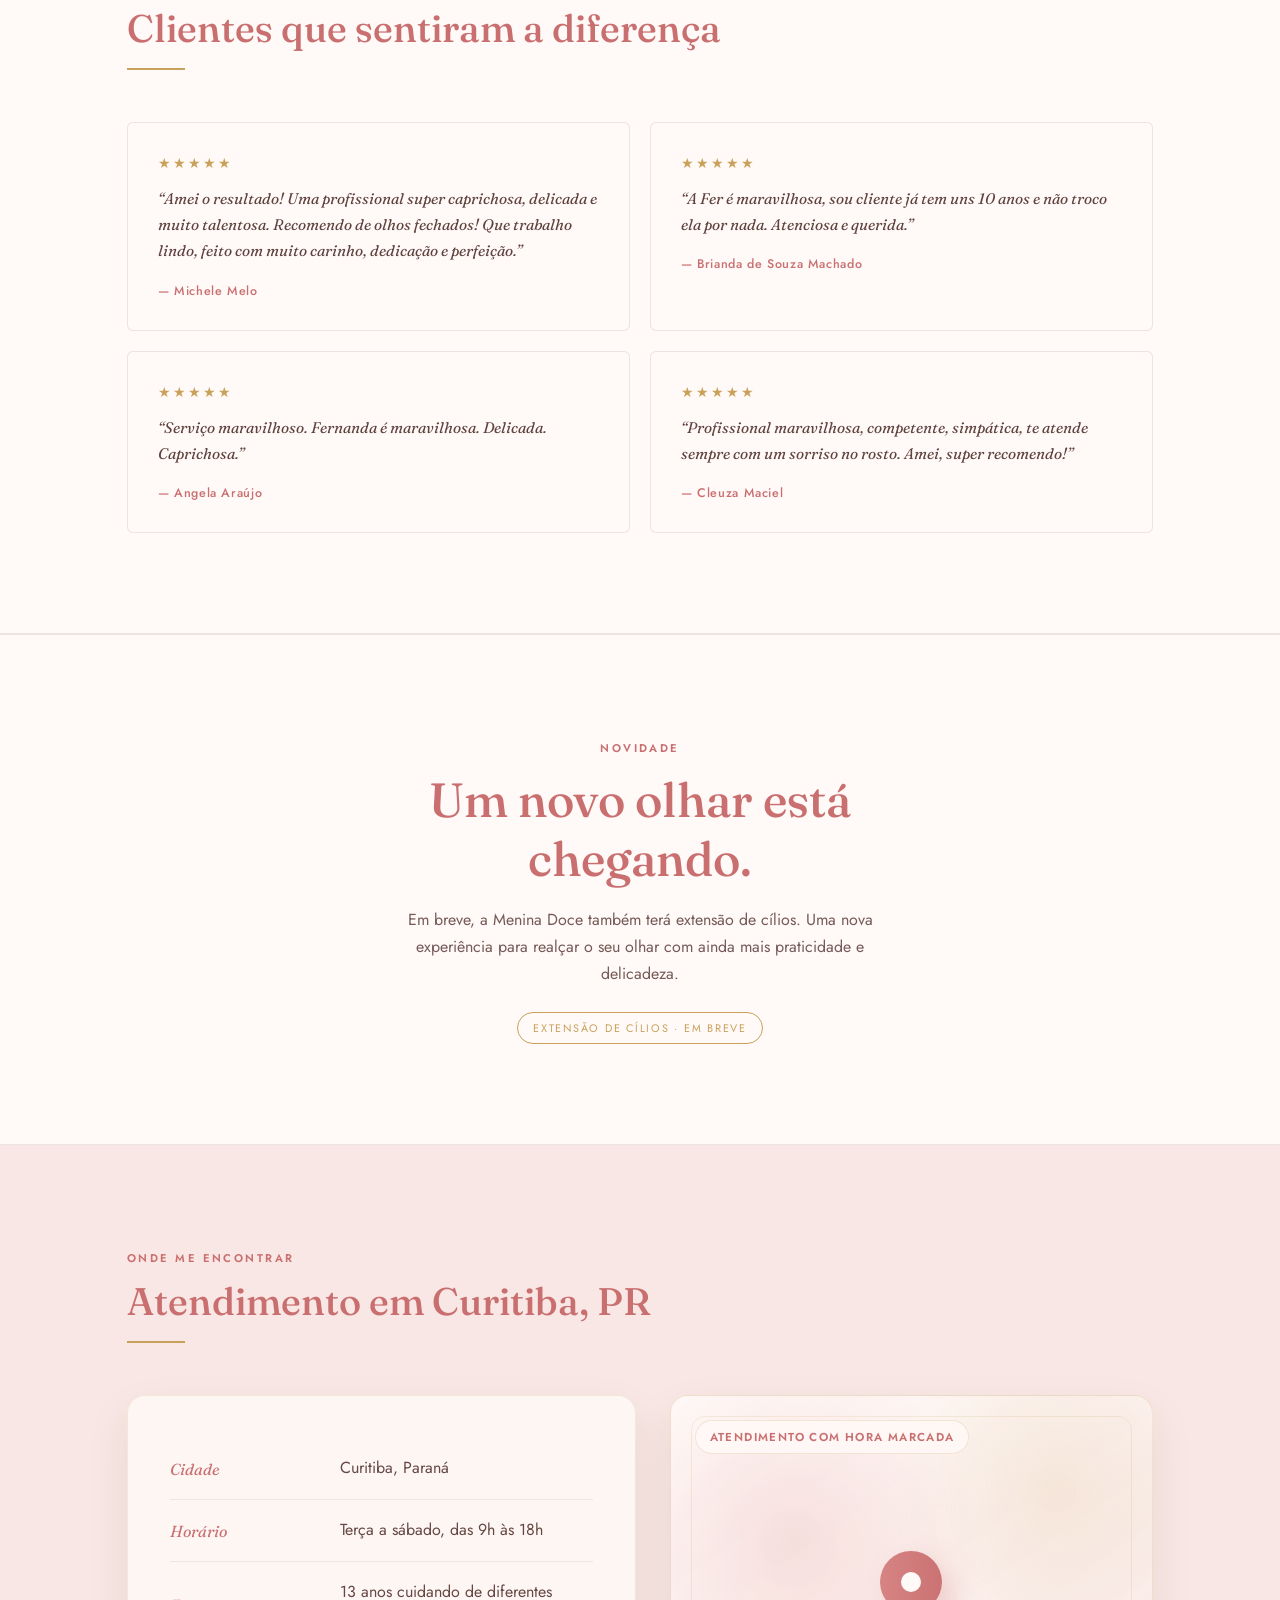
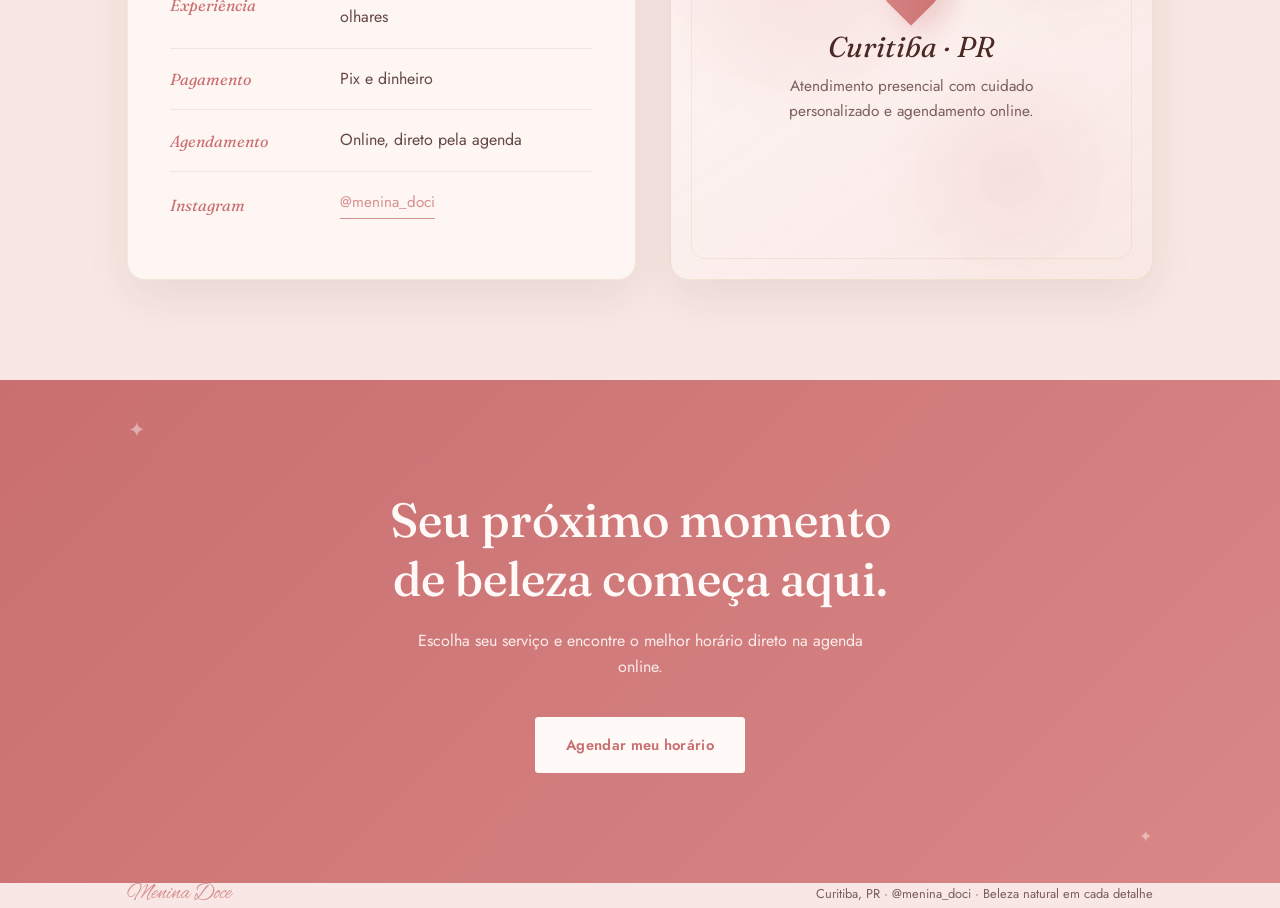
==== commit 5c26e055: "Corrige estrutura do site" ====
--- a/index.html
+++ b/index.html
@@ -132,14 +132,14 @@
 
               <img
                 class="before-img"
-                src="assets/img3_ba_anna - Copia.jpg"
+                src="assets/b.png"
                 alt="Sobrancelha antes do design"
               >
 
               <img
                 class="after-img"
                 id="afterImg"
-                src="assets/img3_ba_anna.jpg"
+                src="assets/a.png"
                 alt="Sobrancelha depois do design"
               >
 
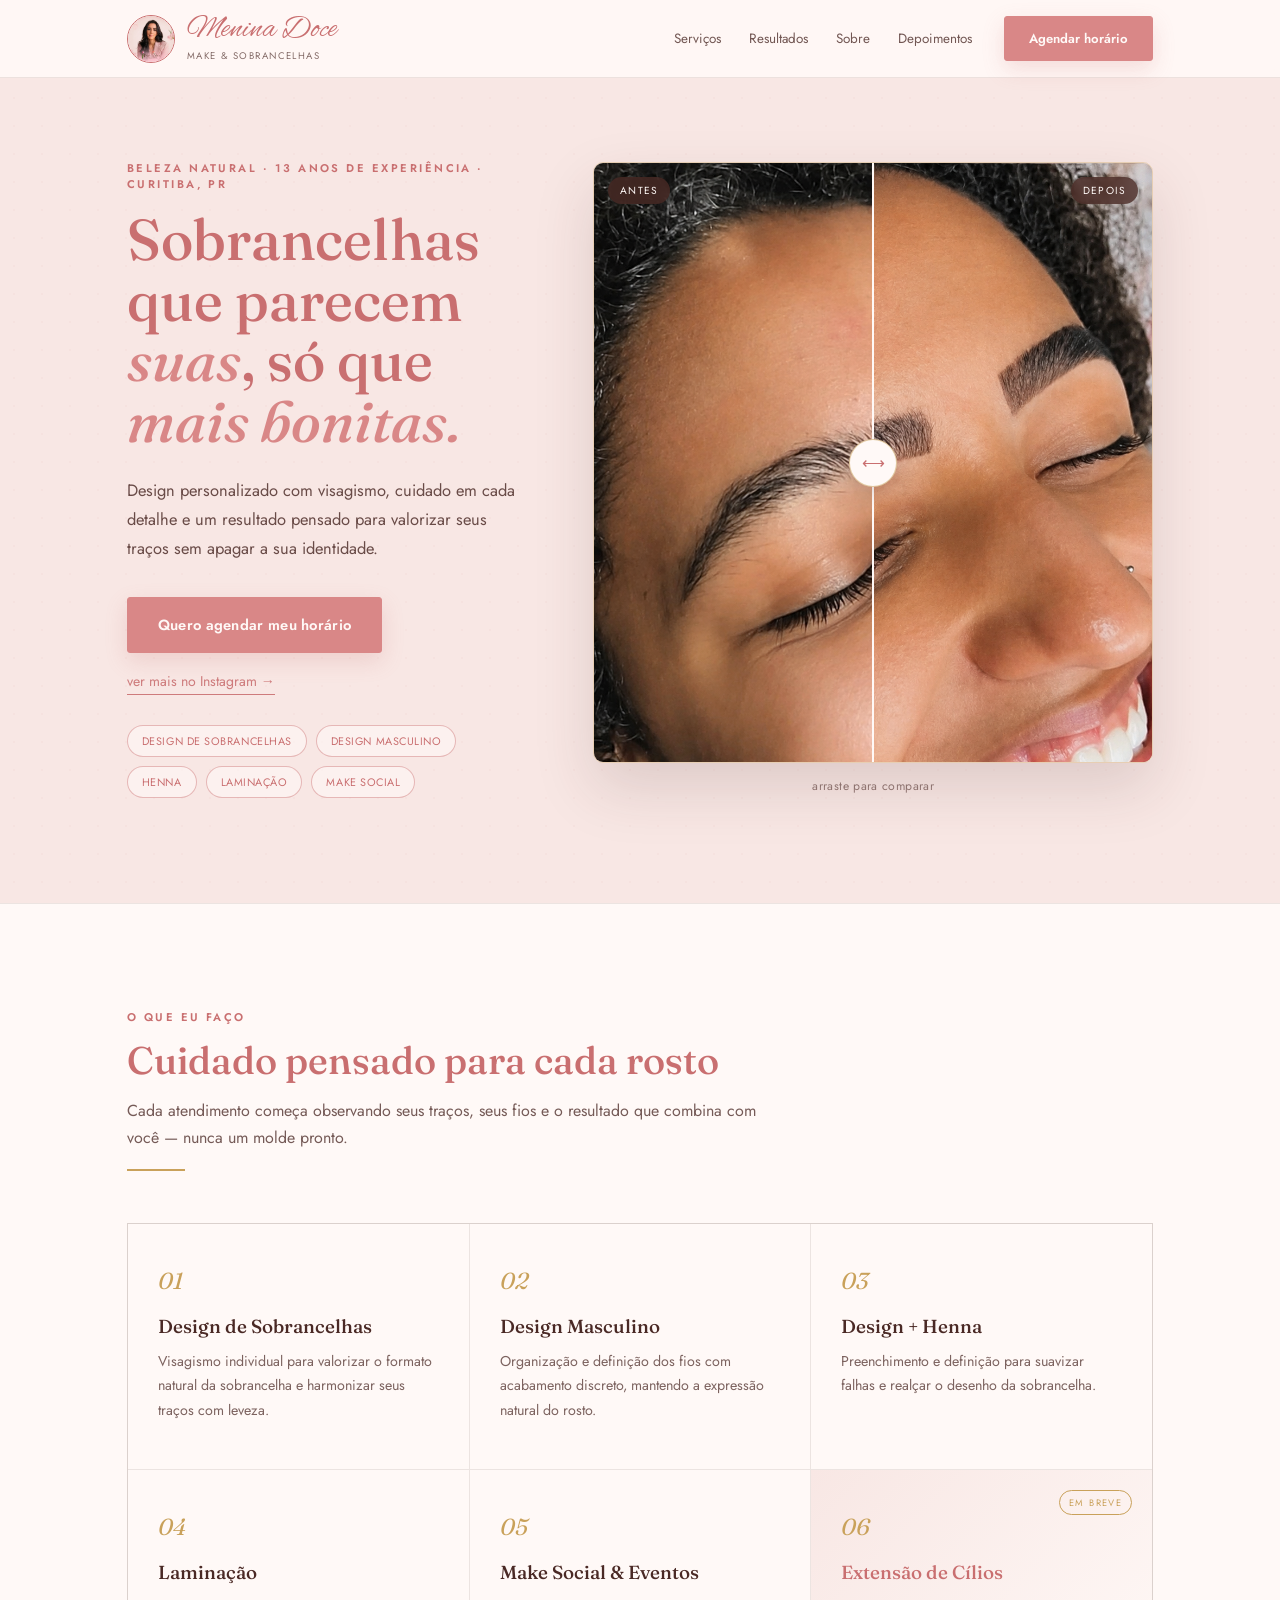
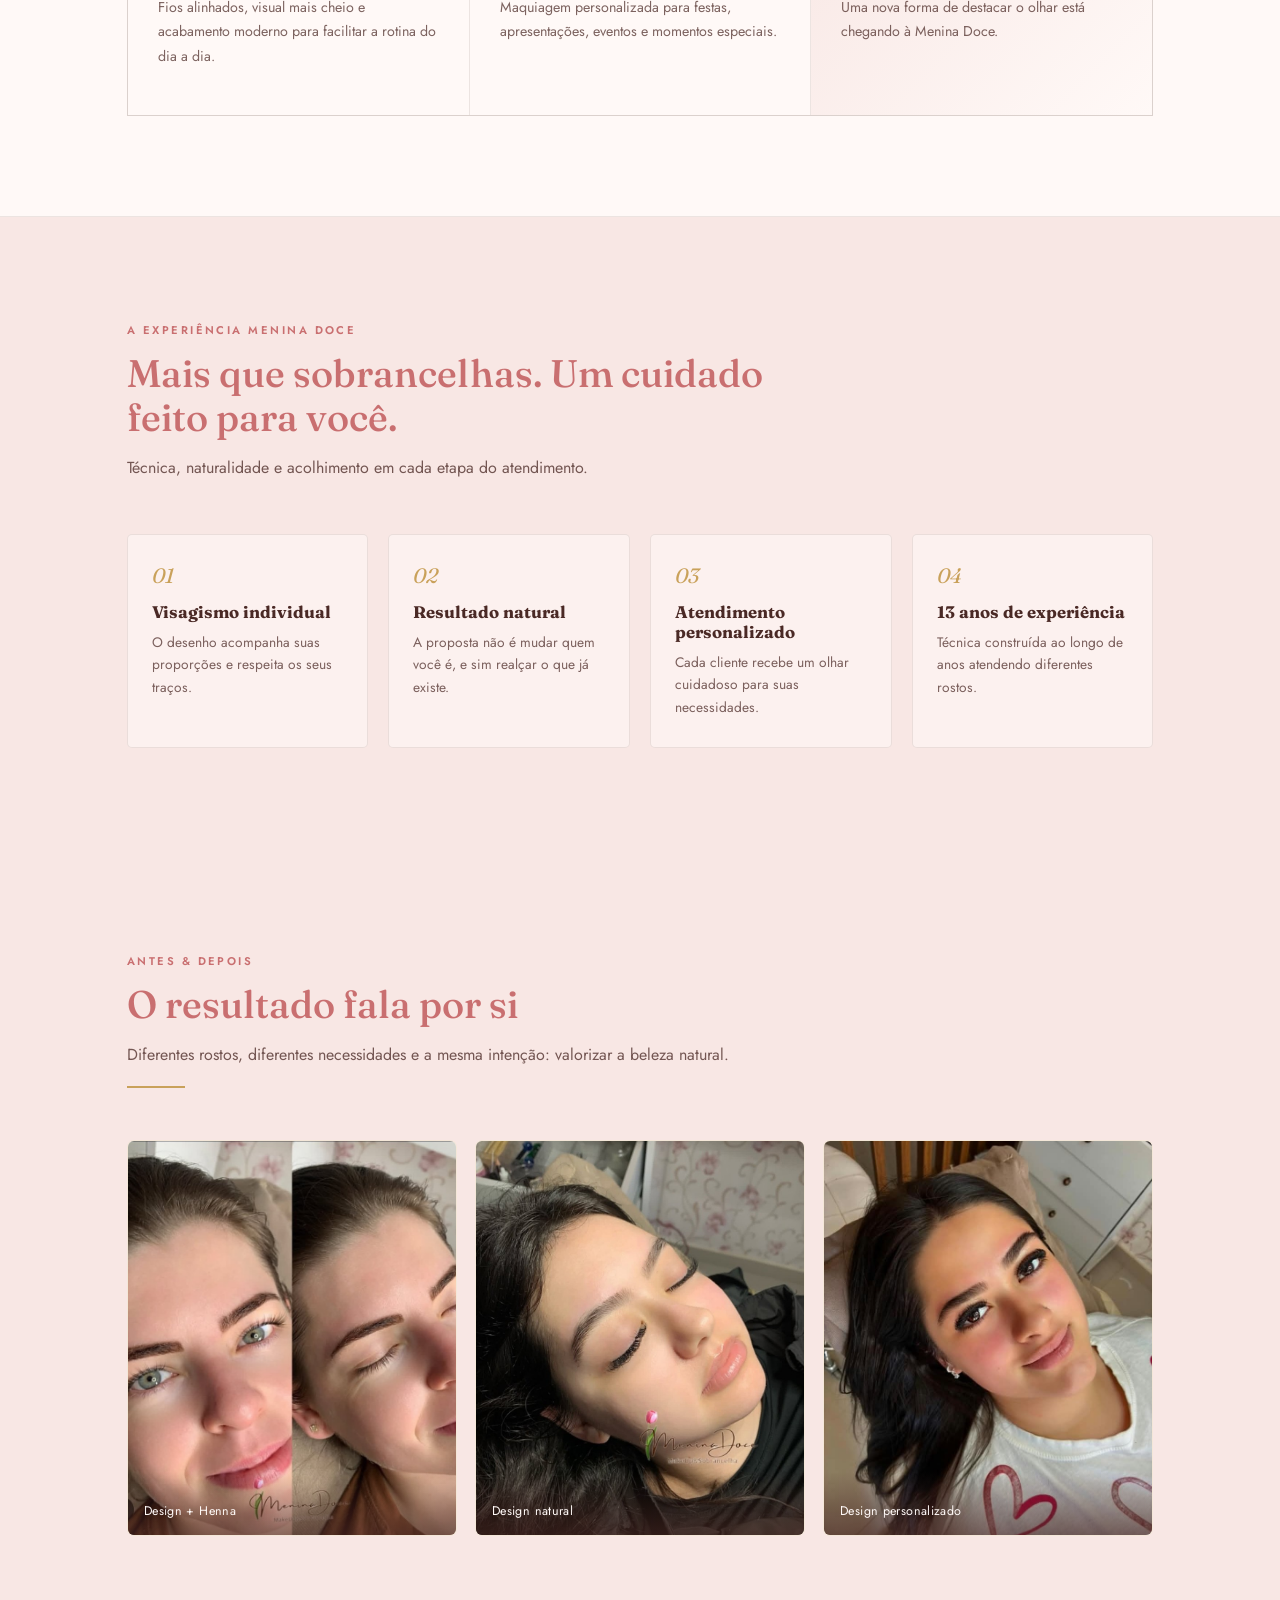
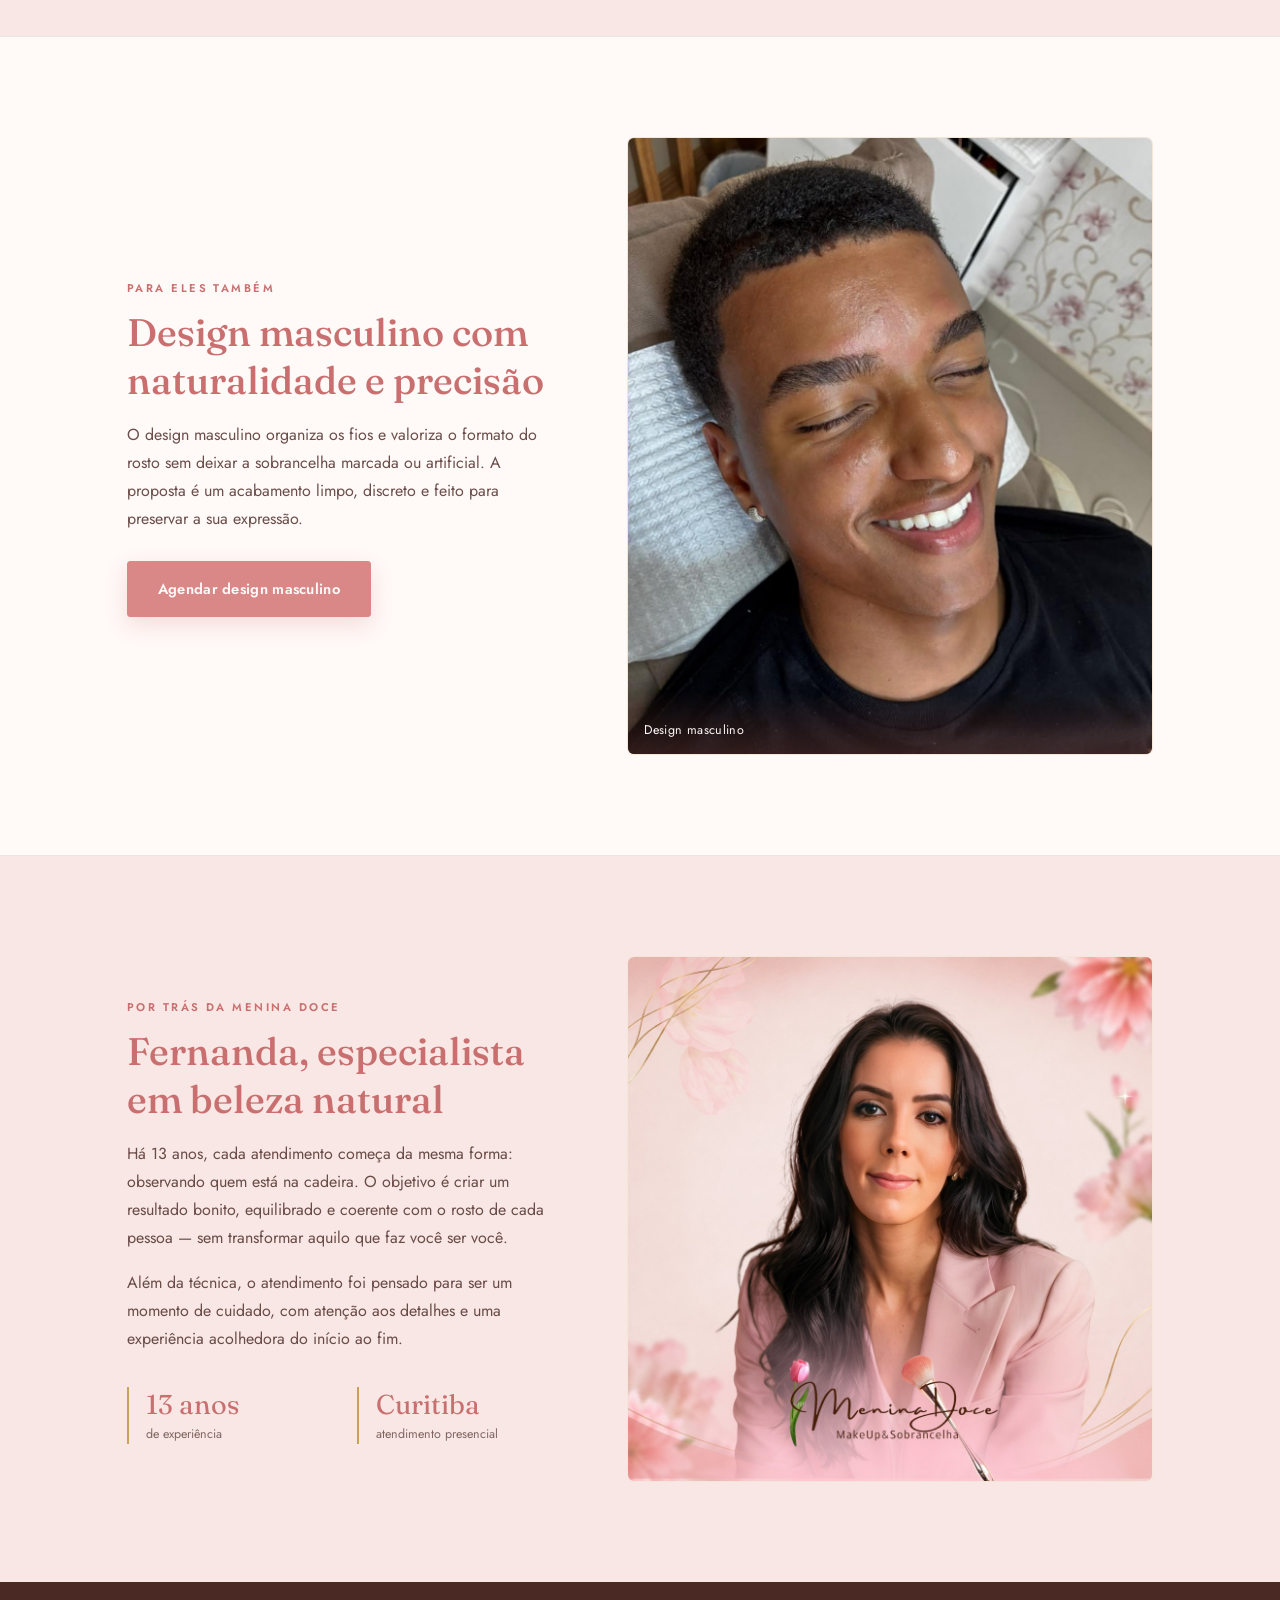
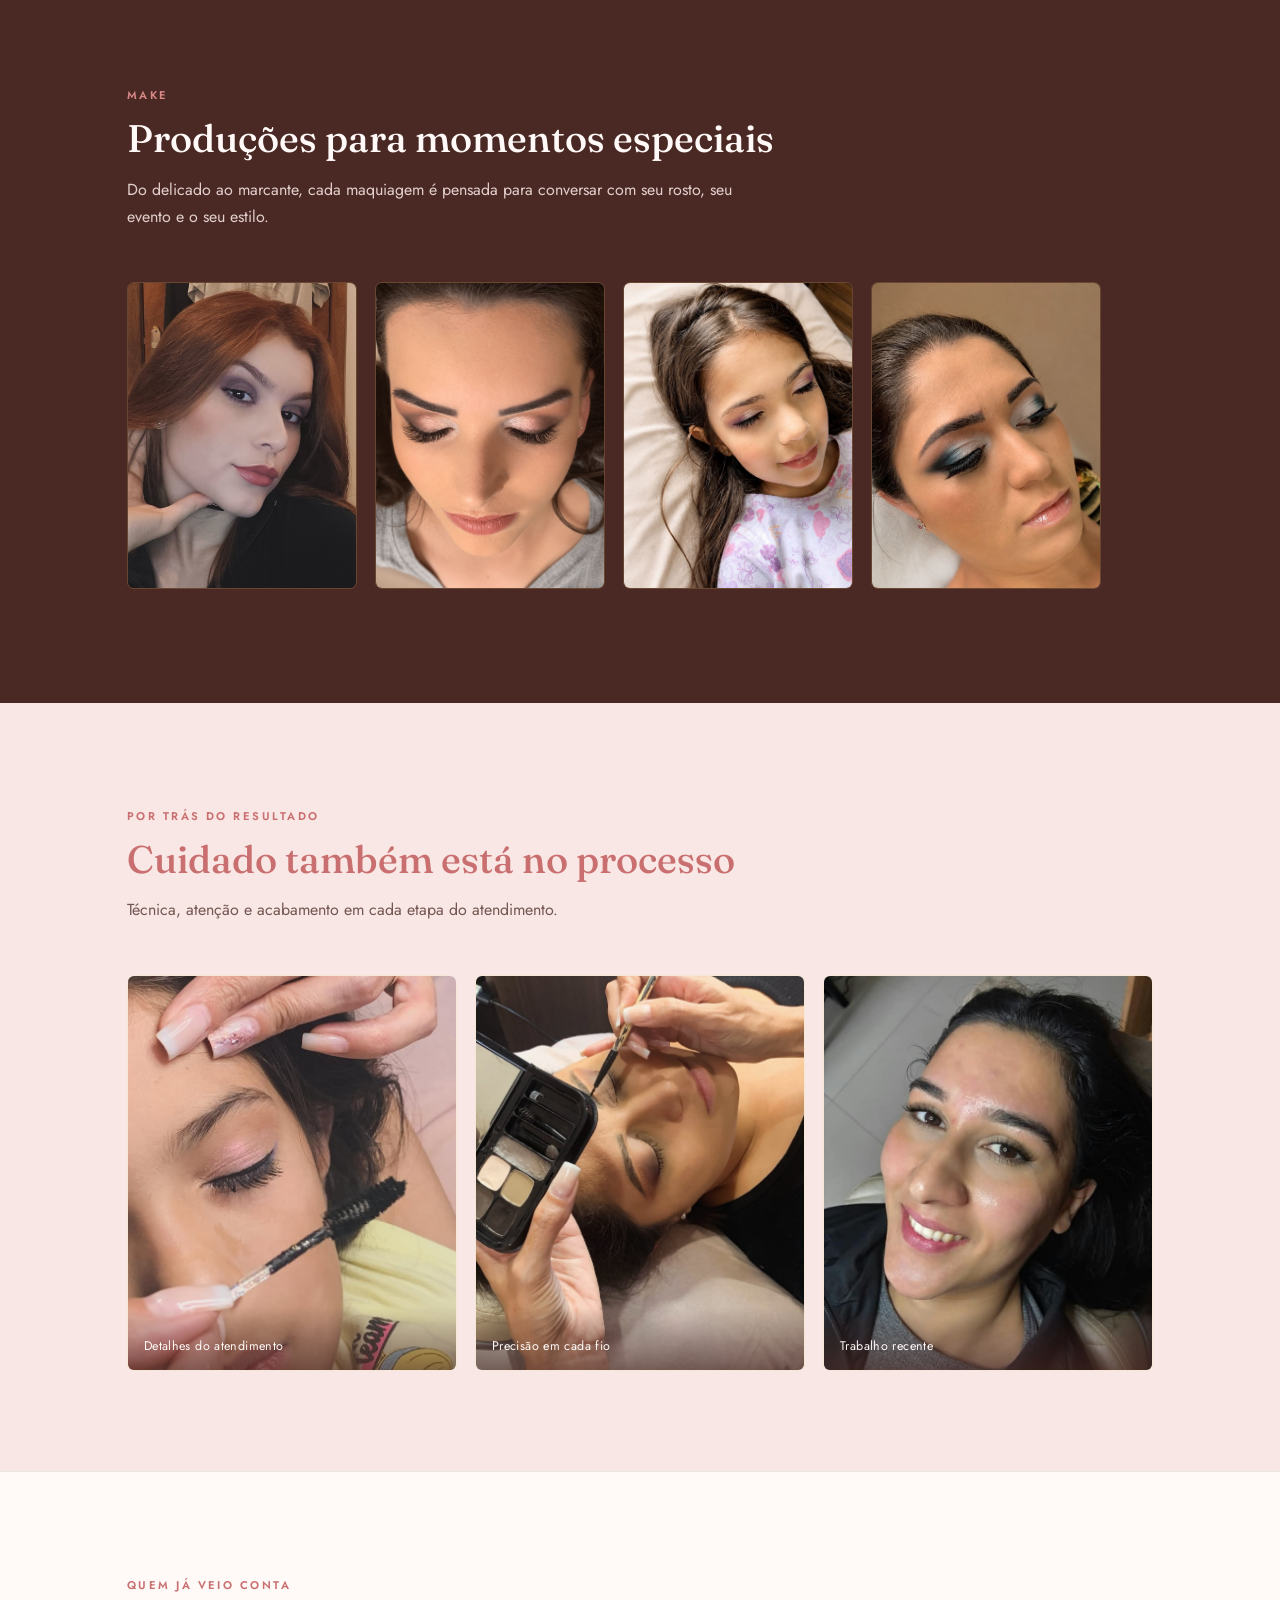
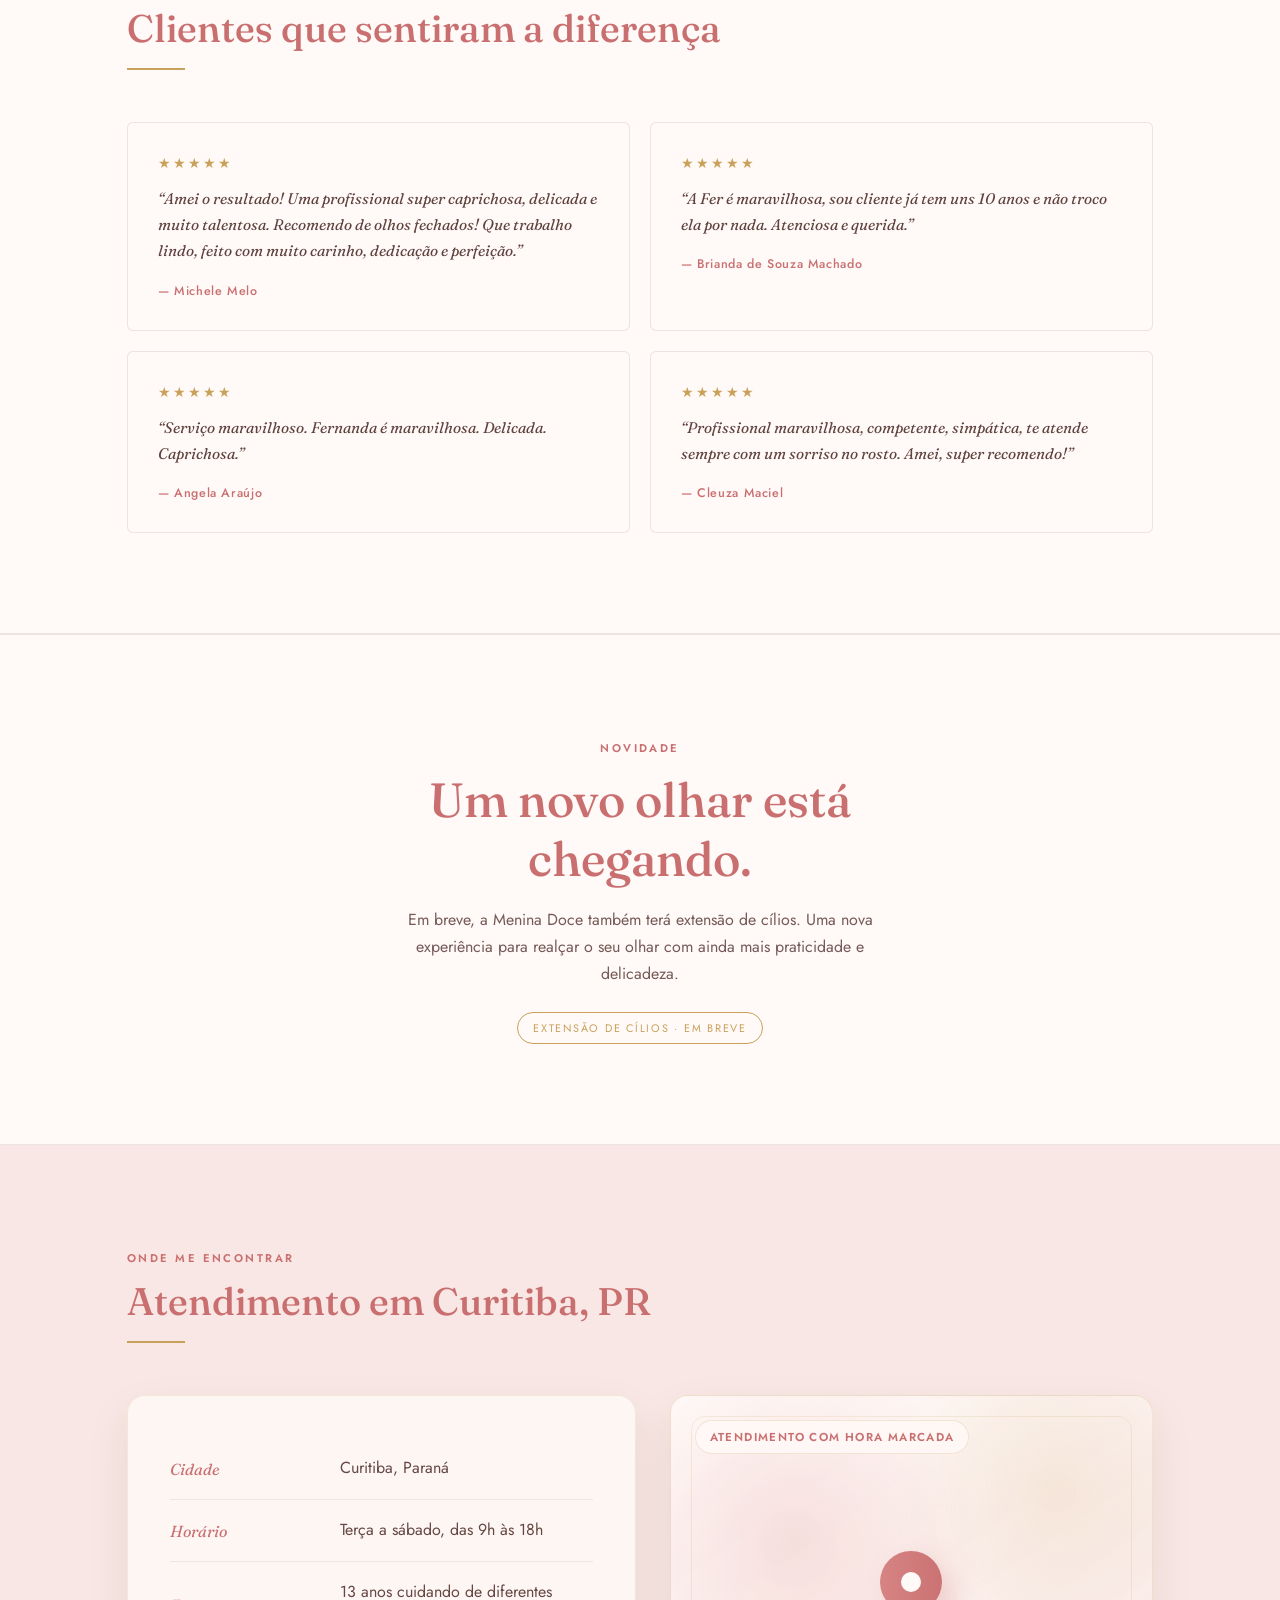
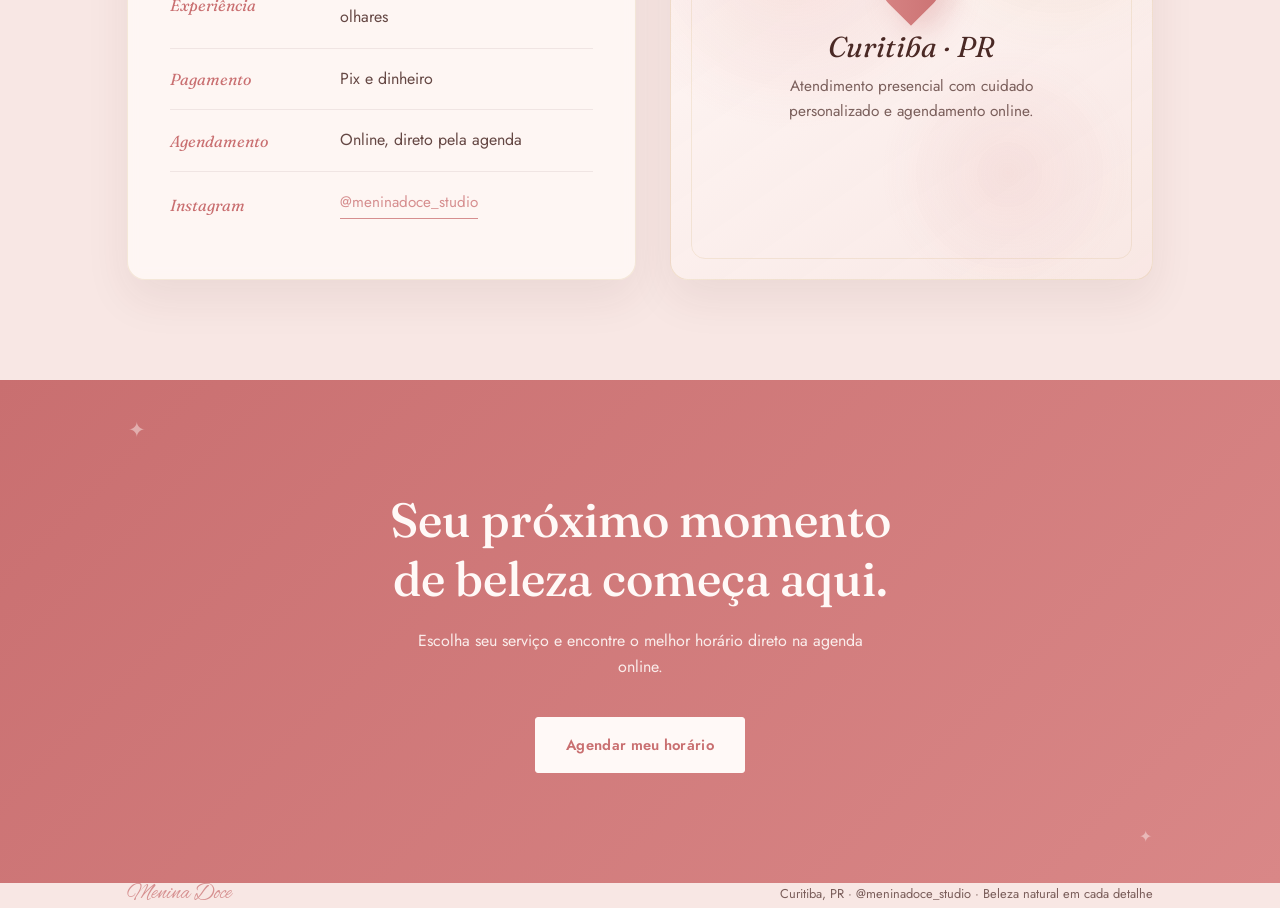
==== commit 233704e7: "Atualizar redes sociais" ====
--- a/index.html
+++ b/index.html
@@ -3,29 +3,166 @@
 
 <head>
   <meta charset="UTF-8">
-  <meta name="viewport" content="width=device-width, initial-scale=1.0">
-
-  <title>Menina Doce — Sobrancelhas, Make & Beleza Natural | Curitiba</title>
+
+  <meta
+    name="viewport"
+    content="width=device-width, initial-scale=1.0"
+  >
+
+  <!-- =====================================================
+       SEO PRINCIPAL
+  ====================================================== -->
+
+  <title>Menina Doce | Sobrancelhas & Make em Curitiba</title>
+
   <meta
     name="description"
     content="Design de sobrancelhas, design masculino, henna, laminação e maquiagem em Curitiba. Atendimento personalizado com visagismo e 13 anos de experiência."
   >
 
-  <!-- Ícone da aba -->
+  <meta
+    name="author"
+    content="Menina Doce"
+  >
+
+  <meta
+    name="robots"
+    content="index, follow"
+  >
+
+  <meta
+    name="theme-color"
+    content="#F8E7E4"
+  >
+
+
+  <!-- =====================================================
+       URL OFICIAL
+  ====================================================== -->
+
+  <link
+    rel="canonical"
+    href="https://meninadoce.net/"
+  >
+
+
+  <!-- =====================================================
+       FAVICON / IDENTIDADE
+  ====================================================== -->
+
   <link
     rel="icon"
-    href="data:image/svg+xml,<svg xmlns=%22http://www.w3.org/2000/svg%22 viewBox=%220 0 100 100%22><text y=%22.9em%22 font-size=%2290%22>🌷</text></svg>"
-  >
-
-  <!-- Fontes -->
-  <link rel="preconnect" href="https://fonts.googleapis.com">
-  <link rel="preconnect" href="https://fonts.gstatic.com" crossorigin>
+    type="image/png"
+    href="assets/logomd.png"
+  >
+
+  <link
+    rel="apple-touch-icon"
+    href="assets/logomd.png"
+  >
+
+
+  <!-- =====================================================
+       OPEN GRAPH
+       WhatsApp, Facebook, Discord etc.
+  ====================================================== -->
+
+  <meta
+    property="og:title"
+    content="Menina Doce | Sobrancelhas & Make em Curitiba"
+  >
+
+  <meta
+    property="og:description"
+    content="Beleza natural, visagismo e cuidado em cada detalhe. Design de sobrancelhas e maquiagem em Curitiba."
+  >
+
+  <meta
+    property="og:type"
+    content="website"
+  >
+
+  <meta
+    property="og:url"
+    content="https://meninadoce.net/"
+  >
+
+  <meta
+    property="og:site_name"
+    content="Menina Doce"
+  >
+
+  <meta
+    property="og:locale"
+    content="pt_BR"
+  >
+
+  <meta
+    property="og:image"
+    content="https://meninadoce.net/assets/logo_avatar.jpeg"
+  >
+
+  <meta
+    property="og:image:alt"
+    content="Menina Doce — Sobrancelhas e Make em Curitiba"
+  >
+
+
+  <!-- =====================================================
+       X / TWITTER
+  ====================================================== -->
+
+  <meta
+    name="twitter:card"
+    content="summary_large_image"
+  >
+
+  <meta
+    name="twitter:title"
+    content="Menina Doce | Sobrancelhas & Make em Curitiba"
+  >
+
+  <meta
+    name="twitter:description"
+    content="Design de sobrancelhas, beleza natural e maquiagem em Curitiba."
+  >
+
+  <meta
+    name="twitter:image"
+    content="https://meninadoce.net/assets/logo_avatar.jpeg"
+  >
+
+
+  <!-- =====================================================
+       FONTES
+  ====================================================== -->
+
+  <link
+    rel="preconnect"
+    href="https://fonts.googleapis.com"
+  >
+
+  <link
+    rel="preconnect"
+    href="https://fonts.gstatic.com"
+    crossorigin
+  >
+
   <link
     href="https://fonts.googleapis.com/css2?family=Fraunces:ital,opsz,wght@0,9..144,400;0,9..144,500;0,9..144,600;1,9..144,500&family=Alex+Brush&family=Jost:wght@300;400;500;600&display=swap"
     rel="stylesheet"
   >
 
-  <link rel="stylesheet" href="style.css">
+
+  <!-- =====================================================
+       CSS
+  ====================================================== -->
+
+  <link
+    rel="stylesheet"
+    href="style.css"
+  >
+
 </head>
 
 <body>
@@ -103,7 +240,7 @@
 
               <a
                 class="btn-ghost"
-                href="https://www.instagram.com/menina_doci"
+                href="https://www.instagram.com/meninadoce_studio/"
                 target="_blank"
                 rel="noopener"
               >
@@ -688,11 +825,11 @@
           <span class="v">
             <a
               class="btn-ghost"
-              href="https://www.instagram.com/menina_doci"
+              href="https://www.instagram.com/meninadoce_studio/"
               target="_blank"
               rel="noopener"
             >
-              @menina_doci
+              @meninadoce_studio
             </a>
           </span>
         </div>
@@ -769,7 +906,11 @@
     </div>
 
     <div>
-      Curitiba, PR · @menina_doci · Beleza natural em cada detalhe
+      Curitiba, PR · @meninadoce_studio · Beleza natural em cada detalhe
     </div>
 
   </footer>
+  
+  <script src="script.js"></script>
+</body>
+</html>
--- a/style.css
+++ b/style.css
@@ -412,6 +412,8 @@
   aspect-ratio: 900 / 966;
   box-shadow: var(--shadow-image);
   border: 1px solid rgba(201, 161, 90, 0.35);
+  touch-action: none;
+  cursor: ew-resize;
 }
 
 .ba-frame img {
